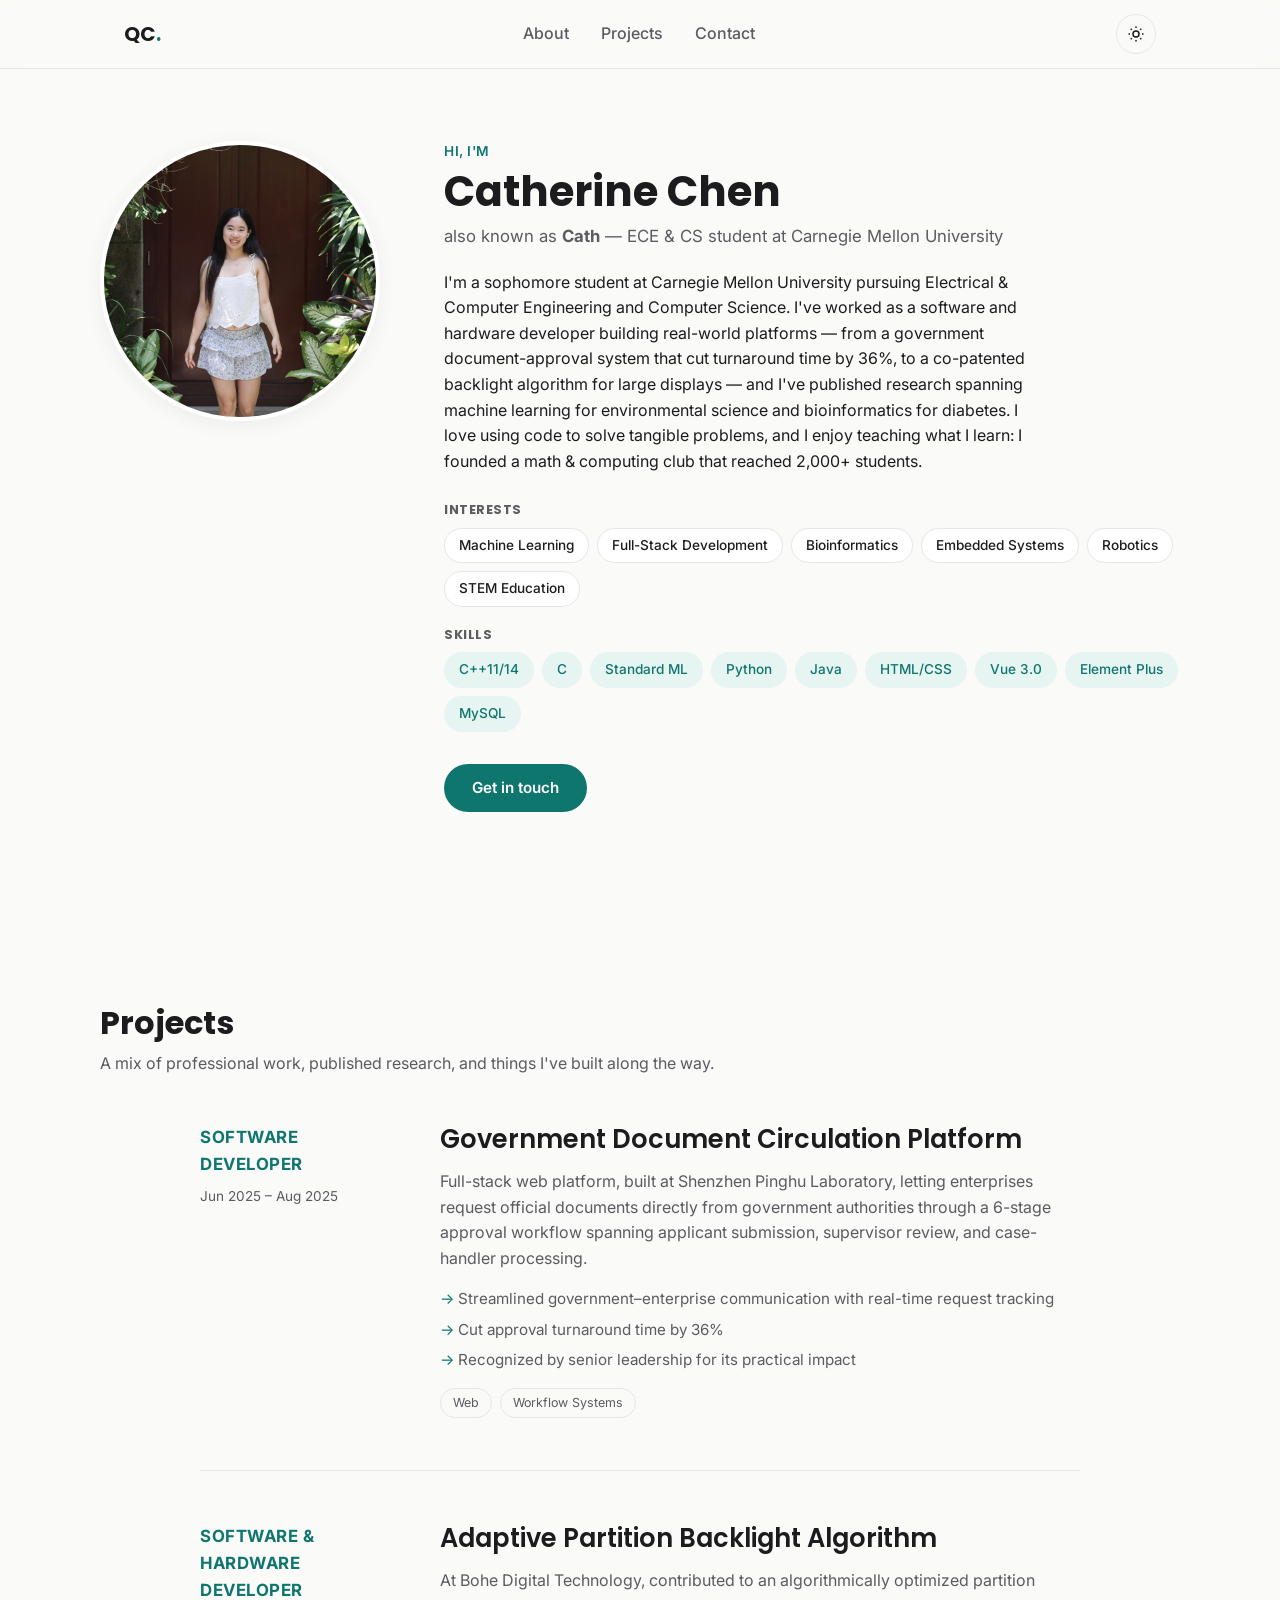
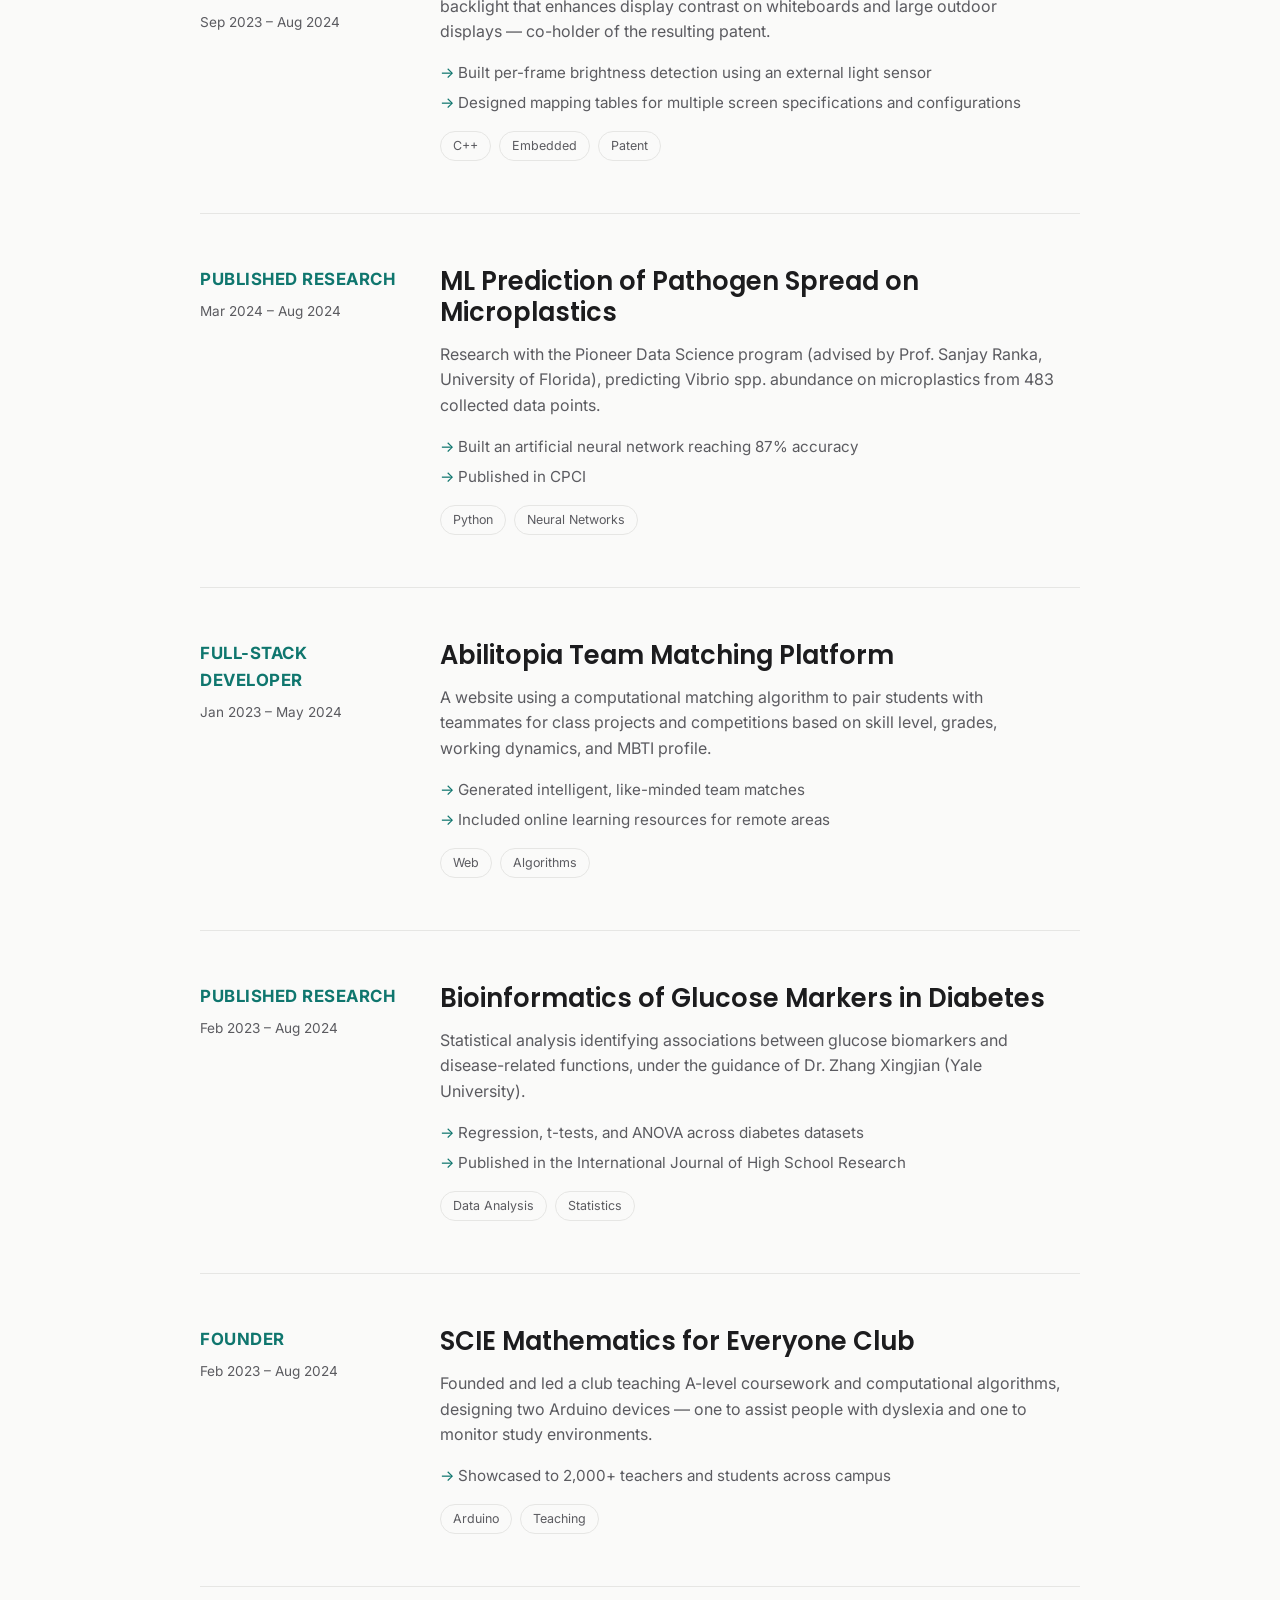
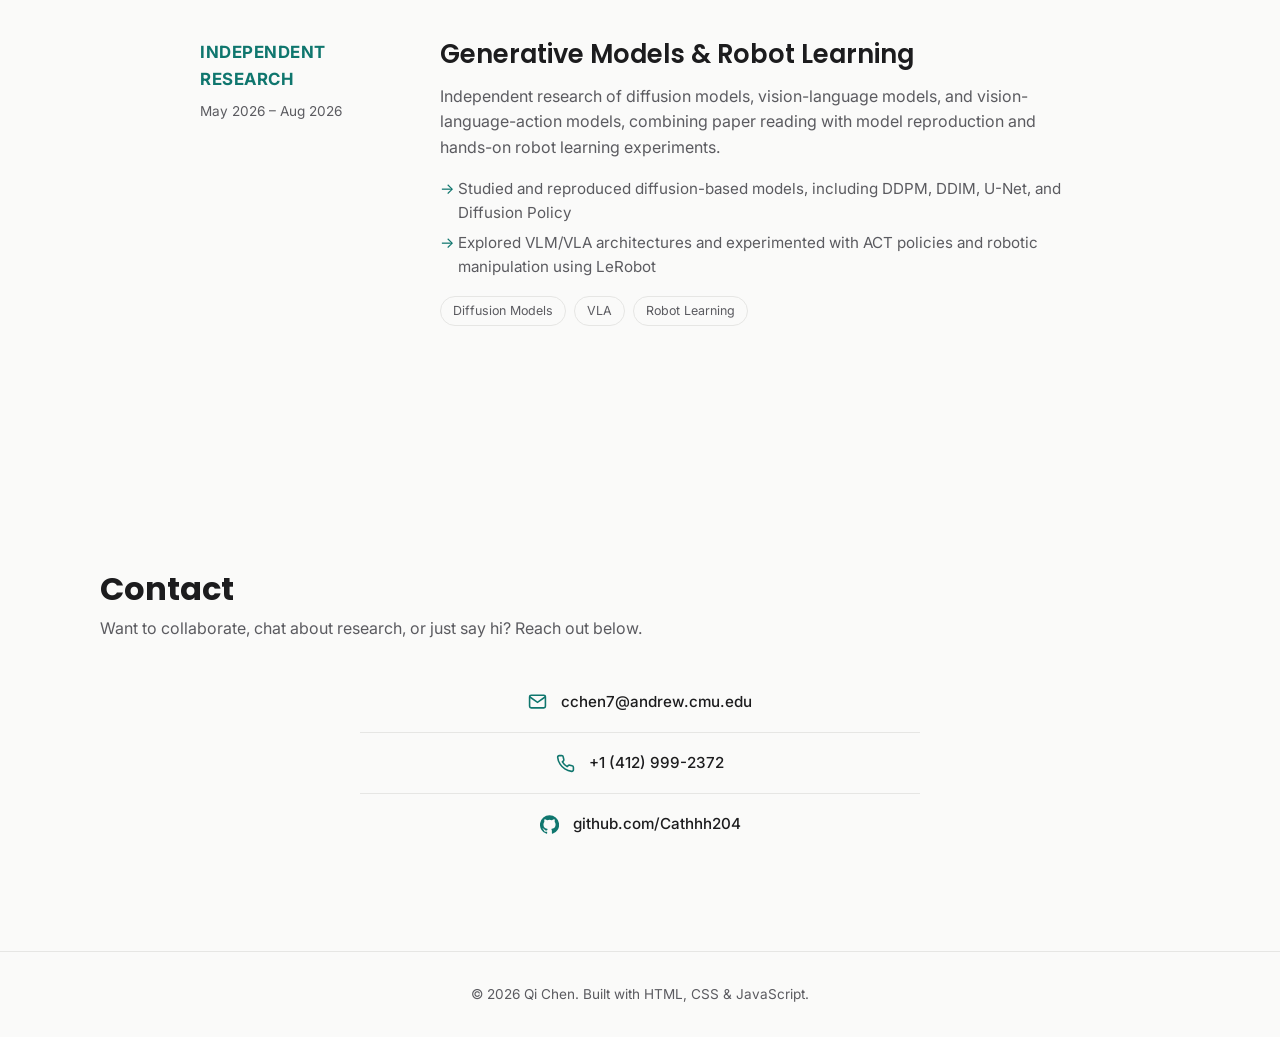
==== index.html @ 7389d1a1 "0903 V1 Co-Authored-By: Claude Sonnet 5 <noreply@anthropic.com>" ====
<!DOCTYPE html>
<html lang="en" data-theme="light">
<head>
  <meta charset="UTF-8" />
  <meta name="viewport" content="width=device-width, initial-scale=1.0" />
  <title>Qi Chen | Portfolio</title>
  <meta name="description" content="Qi Chen — CS/ECE student at Carnegie Mellon University. Software developer, researcher, and educator." />
  <link rel="icon" href="data:image/svg+xml,<svg xmlns=%22http://www.w3.org/2000/svg%22 viewBox=%220 0 100 100%22><text y=%22.9em%22 font-size=%2290%22>👩‍💻</text></svg>" />
  <link rel="preconnect" href="https://fonts.googleapis.com" />
  <link rel="preconnect" href="https://fonts.gstatic.com" crossorigin />
  <link href="https://fonts.googleapis.com/css2?family=Poppins:wght@600;700&family=Inter:wght@400;500;600&display=swap" rel="stylesheet" />
  <link rel="stylesheet" href="css/style.css" />
  <noscript><style>.reveal { opacity: 1 !important; transform: none !important; }</style></noscript>
</head>
<body>

  <header class="navbar" id="navbar">
    <div class="nav-inner container">
      <a href="#" class="logo">QC<span class="logo-dot">.</span></a>

      <nav class="nav-links" id="navLinks">
        <a href="#about" class="nav-link">About</a>
        <a href="#projects" class="nav-link">Projects</a>
        <a href="#contact" class="nav-link">Contact</a>
      </nav>

      <div class="nav-actions">
        <button id="themeToggle" class="icon-btn" aria-label="Toggle dark mode" title="Toggle dark mode">
          <svg class="icon icon-sun" viewBox="0 0 24 24" fill="none" stroke="currentColor" stroke-width="2"><circle cx="12" cy="12" r="4"/><path d="M12 2v2M12 20v2M4.93 4.93l1.41 1.41M17.66 17.66l1.41 1.41M2 12h2M20 12h2M4.93 19.07l1.41-1.41M17.66 6.34l1.41-1.41"/></svg>
          <svg class="icon icon-moon" viewBox="0 0 24 24" fill="none" stroke="currentColor" stroke-width="2"><path d="M21 12.79A9 9 0 1 1 11.21 3 7 7 0 0 0 21 12.79Z"/></svg>
        </button>
        <button id="navToggle" class="hamburger" aria-label="Toggle menu" aria-expanded="false">
          <span></span><span></span><span></span>
        </button>
      </div>
    </div>
  </header>

  <main>
    <!-- ABOUT -->
    <section id="about" class="section hero container">
      <div class="hero-photo reveal">
        <img id="profileImg" src="assets/images/profile.jpg" alt="Portrait of Qi Chen" onerror="this.style.display='none'; document.getElementById('avatarFallback').style.display='flex';" />
        <div id="avatarFallback" class="avatar-fallback">QC</div>
      </div>

      <div class="hero-text reveal">
        <p class="eyebrow">Hi, I'm</p>
        <h1>Catherine Chen</h1>
        <p class="subtitle">also known as <strong>Cath</strong> — ECE &amp; CS student at Carnegie Mellon University</p>

        <p class="bio">
          I'm a sophomore student at Carnegie Mellon University pursuing Electrical &amp; Computer Engineering and Computer
          Science. I've worked as a software and hardware
          developer building real-world platforms — from a government document-approval system that
          cut turnaround time by 36%, to a co-patented backlight algorithm for large displays — and
          I've published research spanning machine learning for environmental science and
          bioinformatics for diabetes. I love using code to solve tangible problems, and I enjoy
          teaching what I learn: I founded a math &amp; computing club that reached 2,000+ students.
        </p>

        <div class="chip-group">
          <h3 class="chip-heading">Interests</h3>
          <div class="chips">
            <span class="chip">Machine Learning</span>
            <span class="chip">Full-Stack Development</span>
            <span class="chip">Bioinformatics</span>
            <span class="chip">Embedded Systems</span>
            <span class="chip">Robotics</span>
            <span class="chip">STEM Education</span>
          </div>
        </div>

        <div class="chip-group">
          <h3 class="chip-heading">Skills</h3>
          <div class="chips">
            <span class="chip chip-accent">C++11/14</span>
            <span class="chip chip-accent">C</span>
            <span class="chip chip-accent">Standard ML</span>
            <span class="chip chip-accent">Python</span>
            <span class="chip chip-accent">Java</span>
            <span class="chip chip-accent">HTML/CSS</span>
            <span class="chip chip-accent">Vue 3.0</span>
            <span class="chip chip-accent">Element Plus</span>
            <span class="chip chip-accent">MySQL</span>
          </div>
        </div>

        <a href="#contact" class="btn btn-primary">Get in touch</a>
      </div>
    </section>

    <!-- PROJECTS -->
    <section id="projects" class="section container">
      <h2 class="section-title reveal">Projects</h2>
      <p class="section-subtitle reveal">A mix of professional work, published research, and things I've built along the way.</p>

      <div class="project-list">

        <article class="project-item reveal">
          <div class="project-meta">
            <span class="project-tag">Software Developer</span>
            <span class="project-period">Jun 2025 – Aug 2025</span>
          </div>
          <div class="project-body">
            <h3>Government Document Circulation Platform</h3>
            <p>Full-stack web platform, built at Shenzhen Pinghu Laboratory, letting enterprises
              request official documents directly from government authorities through a 6-stage
              approval workflow spanning applicant submission, supervisor review, and case-handler
              processing.</p>
            <ul class="card-highlights">
              <li>Streamlined government–enterprise communication with real-time request tracking</li>
              <li>Cut approval turnaround time by 36%</li>
              <li>Recognized by senior leadership for its practical impact</li>
            </ul>
            <div class="card-footer-tags">
              <span class="tag">Web</span><span class="tag">Workflow Systems</span>
            </div>
          </div>
        </article>

        <article class="project-item reveal">
          <div class="project-meta">
            <span class="project-tag">Software &amp; Hardware Developer</span>
            <span class="project-period">Sep 2023 – Aug 2024</span>
          </div>
          <div class="project-body">
            <h3>Adaptive Partition Backlight Algorithm</h3>
            <p>At Bohe Digital Technology, contributed to an algorithmically optimized partition
              backlight that enhances display contrast on whiteboards and large outdoor displays —
              co-holder of the resulting patent.</p>
            <ul class="card-highlights">
              <li>Built per-frame brightness detection using an external light sensor</li>
              <li>Designed mapping tables for multiple screen specifications and configurations</li>
            </ul>
            <div class="card-footer-tags">
              <span class="tag">C++</span><span class="tag">Embedded</span><span class="tag">Patent</span>
            </div>
          </div>
        </article>

        <article class="project-item reveal">
          <div class="project-meta">
            <span class="project-tag">Published Research</span>
            <span class="project-period">Mar 2024 – Aug 2024</span>
          </div>
          <div class="project-body">
            <h3>ML Prediction of Pathogen Spread on Microplastics</h3>
            <p>Research with the Pioneer Data Science program (advised by Prof. Sanjay Ranka, University
              of Florida), predicting Vibrio spp. abundance on microplastics from 483 collected data
              points.</p>
            <ul class="card-highlights">
              <li>Built an artificial neural network reaching 87% accuracy</li>
              <li>Published in CPCI</li>
            </ul>
            <div class="card-footer-tags">
              <span class="tag">Python</span><span class="tag">Neural Networks</span>
            </div>
          </div>
        </article>

        <article class="project-item reveal">
          <div class="project-meta">
            <span class="project-tag">Full-Stack Developer</span>
            <span class="project-period">Jan 2023 – May 2024</span>
          </div>
          <div class="project-body">
            <h3>Abilitopia Team Matching Platform</h3>
            <p>A website using a computational matching algorithm to pair students with teammates for
              class projects and competitions based on skill level, grades, working dynamics, and
              MBTI profile.</p>
            <ul class="card-highlights">
              <li>Generated intelligent, like-minded team matches</li>
              <li>Included online learning resources for remote areas</li>
            </ul>
            <div class="card-footer-tags">
              <span class="tag">Web</span><span class="tag">Algorithms</span>
            </div>
          </div>
        </article>

        <article class="project-item reveal">
          <div class="project-meta">
            <span class="project-tag">Published Research</span>
            <span class="project-period">Feb 2023 – Aug 2024</span>
          </div>
          <div class="project-body">
            <h3>Bioinformatics of Glucose Markers in Diabetes</h3>
            <p>Statistical analysis identifying associations between glucose biomarkers and
              disease-related functions, under the guidance of Dr. Zhang Xingjian (Yale University).</p>
            <ul class="card-highlights">
              <li>Regression, t-tests, and ANOVA across diabetes datasets</li>
              <li>Published in the International Journal of High School Research</li>
            </ul>
            <div class="card-footer-tags">
              <span class="tag">Data Analysis</span><span class="tag">Statistics</span>
            </div>
          </div>
        </article>

        <article class="project-item reveal">
          <div class="project-meta">
            <span class="project-tag">Founder</span>
            <span class="project-period">Feb 2023 – Aug 2024</span>
          </div>
          <div class="project-body">
            <h3>SCIE Mathematics for Everyone Club</h3>
            <p>Founded and led a club teaching A-level coursework and computational algorithms,
              designing two Arduino devices — one to assist people with dyslexia and one to monitor
              study environments.</p>
            <ul class="card-highlights">
              <li>Showcased to 2,000+ teachers and students across campus</li>
            </ul>
            <div class="card-footer-tags">
              <span class="tag">Arduino</span><span class="tag">Teaching</span>
            </div>
          </div>
        </article>

        <article class="project-item reveal">
          <div class="project-meta">
            <span class="project-tag">Independent Research</span>
            <span class="project-period">May 2026 – Aug 2026</span>
          </div>
          <div class="project-body">
            <h3>Generative Models &amp; Robot Learning</h3>
            <p>Independent research of diffusion models, vision-language models, and
              vision-language-action models, combining paper reading with model reproduction and
              hands-on robot learning experiments.</p>
            <ul class="card-highlights">
              <li>Studied and reproduced diffusion-based models, including DDPM, DDIM, U-Net, and Diffusion Policy</li>
              <li>Explored VLM/VLA architectures and experimented with ACT policies and robotic manipulation using LeRobot</li>
            </ul>
            <div class="card-footer-tags">
              <span class="tag">Diffusion Models</span><span class="tag">VLA</span><span class="tag">Robot Learning</span>
            </div>
          </div>
        </article>

      </div>
    </section>

    <!-- CONTACT -->
    <section id="contact" class="section container">
      <h2 class="section-title reveal">Contact</h2>
      <p class="section-subtitle reveal">Want to collaborate, chat about research, or just say hi? Reach out below.</p>

      <div class="contact-links reveal">
        <a class="contact-link" href="mailto:cchen7@andrew.cmu.edu">
          <svg class="icon" viewBox="0 0 24 24" fill="none" stroke="currentColor" stroke-width="2"><rect x="2" y="4" width="20" height="16" rx="2"/><path d="m22 6-10 7L2 6"/></svg>
          cchen7@andrew.cmu.edu
        </a>
        <a class="contact-link" href="tel:+14129992372">
          <svg class="icon" viewBox="0 0 24 24" fill="none" stroke="currentColor" stroke-width="2"><path d="M22 16.92v3a2 2 0 0 1-2.18 2 19.79 19.79 0 0 1-8.63-3.07 19.5 19.5 0 0 1-6-6 19.79 19.79 0 0 1-3.07-8.67A2 2 0 0 1 4.11 2h3a2 2 0 0 1 2 1.72c.127.96.362 1.903.7 2.81a2 2 0 0 1-.45 2.11L8.09 9.91a16 16 0 0 0 6 6l1.27-1.27a2 2 0 0 1 2.11-.45c.907.338 1.85.573 2.81.7A2 2 0 0 1 22 16.92z"/></svg>
          +1 (412) 999-2372
        </a>
        <a class="contact-link" href="https://github.com/Cathhh204" target="_blank" rel="noopener">
          <svg class="icon" viewBox="0 0 24 24" fill="currentColor"><path d="M12 .3a12 12 0 0 0-3.79 23.4c.6.11.82-.26.82-.58v-2.02c-3.34.73-4.04-1.61-4.04-1.61-.55-1.39-1.34-1.76-1.34-1.76-1.09-.75.08-.73.08-.73 1.2.09 1.84 1.24 1.84 1.24 1.07 1.84 2.81 1.31 3.5 1 .11-.78.42-1.31.76-1.61-2.67-.3-5.47-1.33-5.47-5.93 0-1.31.47-2.38 1.24-3.22-.12-.3-.54-1.52.12-3.18 0 0 1.01-.32 3.3 1.23a11.5 11.5 0 0 1 6 0c2.29-1.55 3.3-1.23 3.3-1.23.66 1.66.24 2.88.12 3.18.77.84 1.24 1.91 1.24 3.22 0 4.61-2.8 5.63-5.48 5.93.43.37.81 1.1.81 2.22v3.29c0 .32.22.7.83.58A12 12 0 0 0 12 .3Z"/></svg>
          github.com/Cathhh204
        </a>
      </div>
    </section>
  </main>

  <footer class="footer">
    <p>&copy; <span id="year"></span> Qi Chen. Built with HTML, CSS &amp; JavaScript.</p>
  </footer>

  <script src="js/script.js"></script>
</body>
</html>
---- css/style.css ----
/* ---------- Design tokens ---------- */
:root {
  --bg: #fafaf9;
  --bg-elevated: #ffffff;
  --text: #1c1c1e;
  --text-muted: #5b5b60;
  --border: #e6e6e4;
  --accent: #0f766e;
  --accent-hover: #0b5a54;
  --accent-soft: #e6f4f2;
  --shadow: 0 4px 20px rgba(0, 0, 0, 0.06);
  --radius: 16px;
  --font-heading: "Poppins", "Segoe UI", sans-serif;
  --font-body: "Inter", "Segoe UI", sans-serif;
}

[data-theme="dark"] {
  --bg: #0f1417;
  --bg-elevated: #171d21;
  --text: #f2f2f0;
  --text-muted: #a3a8ab;
  --border: #2a3237;
  --accent: #2dd4bf;
  --accent-hover: #5eead4;
  --accent-soft: #16302c;
  --shadow: 0 4px 24px rgba(0, 0, 0, 0.4);
}

/* ---------- Reset ---------- */
* { box-sizing: border-box; margin: 0; padding: 0; }

html { scroll-behavior: smooth; }

body {
  background: var(--bg);
  color: var(--text);
  font-family: var(--font-body);
  line-height: 1.6;
  transition: background 0.3s ease, color 0.3s ease;
  overflow-x: hidden;
}

h1, h2, h3 { font-family: var(--font-heading); line-height: 1.2; }

img { max-width: 100%; display: block; }

a { color: inherit; text-decoration: none; }

.container {
  max-width: 1080px;
  margin: 0 auto;
  padding: 0 24px;
}

.section { padding: 96px 0; }

/* ---------- Navbar ---------- */
.navbar {
  position: sticky;
  top: 0;
  z-index: 100;
  background: color-mix(in srgb, var(--bg) 85%, transparent);
  backdrop-filter: blur(10px);
  border-bottom: 1px solid var(--border);
}

.nav-inner {
  display: flex;
  align-items: center;
  justify-content: space-between;
  height: 68px;
}

.logo {
  font-family: var(--font-heading);
  font-weight: 700;
  font-size: 1.25rem;
}

.logo-dot { color: var(--accent); }

.nav-links {
  display: flex;
  gap: 32px;
}

.nav-link {
  font-weight: 500;
  color: var(--text-muted);
  transition: color 0.2s ease;
  position: relative;
}

.nav-link:hover { color: var(--accent); }

.nav-actions { display: flex; align-items: center; gap: 8px; }

.icon-btn {
  background: none;
  border: 1px solid var(--border);
  border-radius: 50%;
  width: 40px;
  height: 40px;
  display: flex;
  align-items: center;
  justify-content: center;
  cursor: pointer;
  color: var(--text);
}

.icon-btn .icon { width: 18px; height: 18px; }

.icon-btn .icon-moon { display: none; }
[data-theme="dark"] .icon-btn .icon-sun { display: none; }
[data-theme="dark"] .icon-btn .icon-moon { display: block; }

.hamburger {
  display: none;
  flex-direction: column;
  justify-content: center;
  gap: 5px;
  width: 40px;
  height: 40px;
  background: none;
  border: none;
  cursor: pointer;
}

.hamburger span {
  display: block;
  width: 22px;
  height: 2px;
  background: var(--text);
  border-radius: 2px;
  transition: transform 0.25s ease, opacity 0.25s ease;
}

/* ---------- Hero / About ---------- */
.hero {
  display: grid;
  grid-template-columns: 280px 1fr;
  gap: 64px;
  align-items: start;
  padding-top: 72px;
}

.hero-photo,
.hero-text {
  min-width: 0;
}

.hero-photo img {
  width: 100%;
  aspect-ratio: 1 / 1;
  object-fit: cover;
  border-radius: 50%;
  border: 4px solid var(--bg-elevated);
  box-shadow: var(--shadow);
}

.avatar-fallback {
  display: none;
  width: 100%;
  aspect-ratio: 1 / 1;
  border-radius: 50%;
  background: linear-gradient(135deg, var(--accent), #10b981);
  color: #fff;
  align-items: center;
  justify-content: center;
  font-family: var(--font-heading);
  font-size: 4rem;
  font-weight: 700;
  box-shadow: var(--shadow);
}

.eyebrow {
  color: var(--accent);
  font-weight: 600;
  letter-spacing: 0.04em;
  text-transform: uppercase;
  font-size: 0.85rem;
  margin-bottom: 4px;
}

.hero-text h1 { font-size: 2.6rem; font-weight: 700; margin-bottom: 6px; }

.subtitle { color: var(--text-muted); font-size: 1.05rem; margin-bottom: 20px; }

.bio { margin-bottom: 28px; max-width: 60ch; }

.chip-group { margin-bottom: 20px; }

.chip-heading {
  font-size: 0.8rem;
  text-transform: uppercase;
  letter-spacing: 0.04em;
  color: var(--text-muted);
  margin-bottom: 10px;
}

.chips { display: flex; flex-wrap: wrap; gap: 8px; }

.chip {
  background: var(--bg-elevated);
  border: 1px solid var(--border);
  padding: 6px 14px;
  border-radius: 999px;
  font-size: 0.85rem;
  font-weight: 500;
}

.chip-accent { background: var(--accent-soft); color: var(--accent); border-color: transparent; }

.btn {
  display: inline-block;
  padding: 12px 28px;
  border-radius: 999px;
  font-weight: 600;
  cursor: pointer;
  border: none;
  font-family: var(--font-body);
  font-size: 0.95rem;
  transition: transform 0.15s ease, background 0.2s ease, box-shadow 0.2s ease;
  margin-top: 12px;
}

.btn-primary { background: var(--accent); color: #fff; }

.btn-primary:hover { background: var(--accent-hover); transform: translateY(-2px); box-shadow: var(--shadow); }

/* ---------- Section headings ---------- */
.section-title { font-size: 2rem; font-weight: 700; margin-bottom: 8px; }

.section-subtitle { color: var(--text-muted); margin-bottom: 48px; max-width: 60ch; }

#projects .section-subtitle { max-width: none; }

@media (min-width: 700px) {
  #projects .section-subtitle { white-space: nowrap; }
}

/* ---------- Projects ---------- */
.project-list {
  display: flex;
  flex-direction: column;
  align-items: center;
}

.project-item {
  display: grid;
  grid-template-columns: 200px 1fr;
  gap: 40px;
  padding: 52px 0;
  border-bottom: 1px solid var(--border);
  min-width: 0;
  width: 100%;
  max-width: 880px;
  margin: 0 auto;
}

.project-item:first-child { padding-top: 0; }

.project-item:last-child { border-bottom: none; }

.project-meta {
  display: flex;
  flex-direction: column;
  gap: 8px;
}

.project-tag {
  align-self: flex-start;
  color: var(--accent);
  font-size: 1.05rem;
  font-weight: 700;
  text-transform: uppercase;
  letter-spacing: 0.03em;
}

.project-period {
  color: var(--text-muted);
  font-size: 0.85rem;
}

.project-body { min-width: 0; }

.project-body h3 {
  font-size: 1.6rem;
  font-weight: 600;
  margin-bottom: 14px;
  transition: color 0.2s ease;
}

.project-item:hover .project-body h3 { color: var(--accent); }

.project-body p {
  color: var(--text-muted);
  font-size: 1rem;
  max-width: 62ch;
  margin-bottom: 16px;
}

.card-highlights {
  list-style: none;
  display: flex;
  flex-direction: column;
  gap: 6px;
  font-size: 0.95rem;
  color: var(--text-muted);
  margin-bottom: 16px;
}

.card-highlights li { padding-left: 18px; position: relative; }

.card-highlights li::before {
  content: "→";
  position: absolute;
  left: 0;
  color: var(--accent);
}

.card-footer-tags { display: flex; flex-wrap: wrap; gap: 8px; }

.tag {
  font-size: 0.78rem;
  color: var(--text-muted);
  border: 1px solid var(--border);
  padding: 4px 12px;
  border-radius: 999px;
}

/* ---------- Contact ---------- */
.contact-links {
  display: flex;
  flex-direction: column;
  align-items: center;
  max-width: 560px;
  margin: 0 auto;
}

.contact-link {
  display: flex;
  align-items: center;
  justify-content: center;
  gap: 14px;
  padding: 18px 0;
  border-bottom: 1px solid var(--border);
  width: 100%;
  font-size: 0.95rem;
  font-weight: 500;
  transition: color 0.2s ease, gap 0.2s ease;
}

.contact-link:first-child { padding-top: 0; }

.contact-link:last-child { border-bottom: none; }

.contact-link:hover { color: var(--accent); gap: 24px; }

.contact-link .icon { width: 19px; height: 19px; color: var(--accent); flex-shrink: 0; }

/* ---------- Footer ---------- */
.footer {
  text-align: center;
  padding: 32px 24px;
  color: var(--text-muted);
  font-size: 0.85rem;
  border-top: 1px solid var(--border);
}

/* ---------- Scroll reveal ---------- */
.reveal {
  opacity: 0;
  transform: translateY(24px);
  transition: opacity 0.6s ease, transform 0.6s ease;
}

.reveal.visible { opacity: 1; transform: translateY(0); }

/* ---------- Responsive ---------- */
@media (max-width: 900px) {
  .hero { grid-template-columns: 1fr; text-align: center; }
  .hero-photo { width: 180px; margin: 0 auto; }
  .chip-group, .chips { justify-content: center; }
  .chips { justify-content: center; }
  .bio { max-width: none; }
  .project-item { grid-template-columns: 1fr; gap: 12px; }
}

@media (max-width: 640px) {
  .section { padding: 64px 0; }
  .nav-links {
    position: fixed;
    top: 68px;
    left: 0;
    right: 0;
    background: var(--bg-elevated);
    border-bottom: 1px solid var(--border);
    flex-direction: column;
    gap: 0;
    max-height: 0;
    overflow: hidden;
    transition: max-height 0.3s ease;
  }
  .nav-links.open { max-height: 240px; }
  .nav-links a { padding: 16px 24px; border-bottom: 1px solid var(--border); }
  .hamburger { display: flex; }
  .hero-text h1 { font-size: 2.1rem; }
  .project-item { padding: 40px 0; }
  .project-body h3 { font-size: 1.35rem; }
}
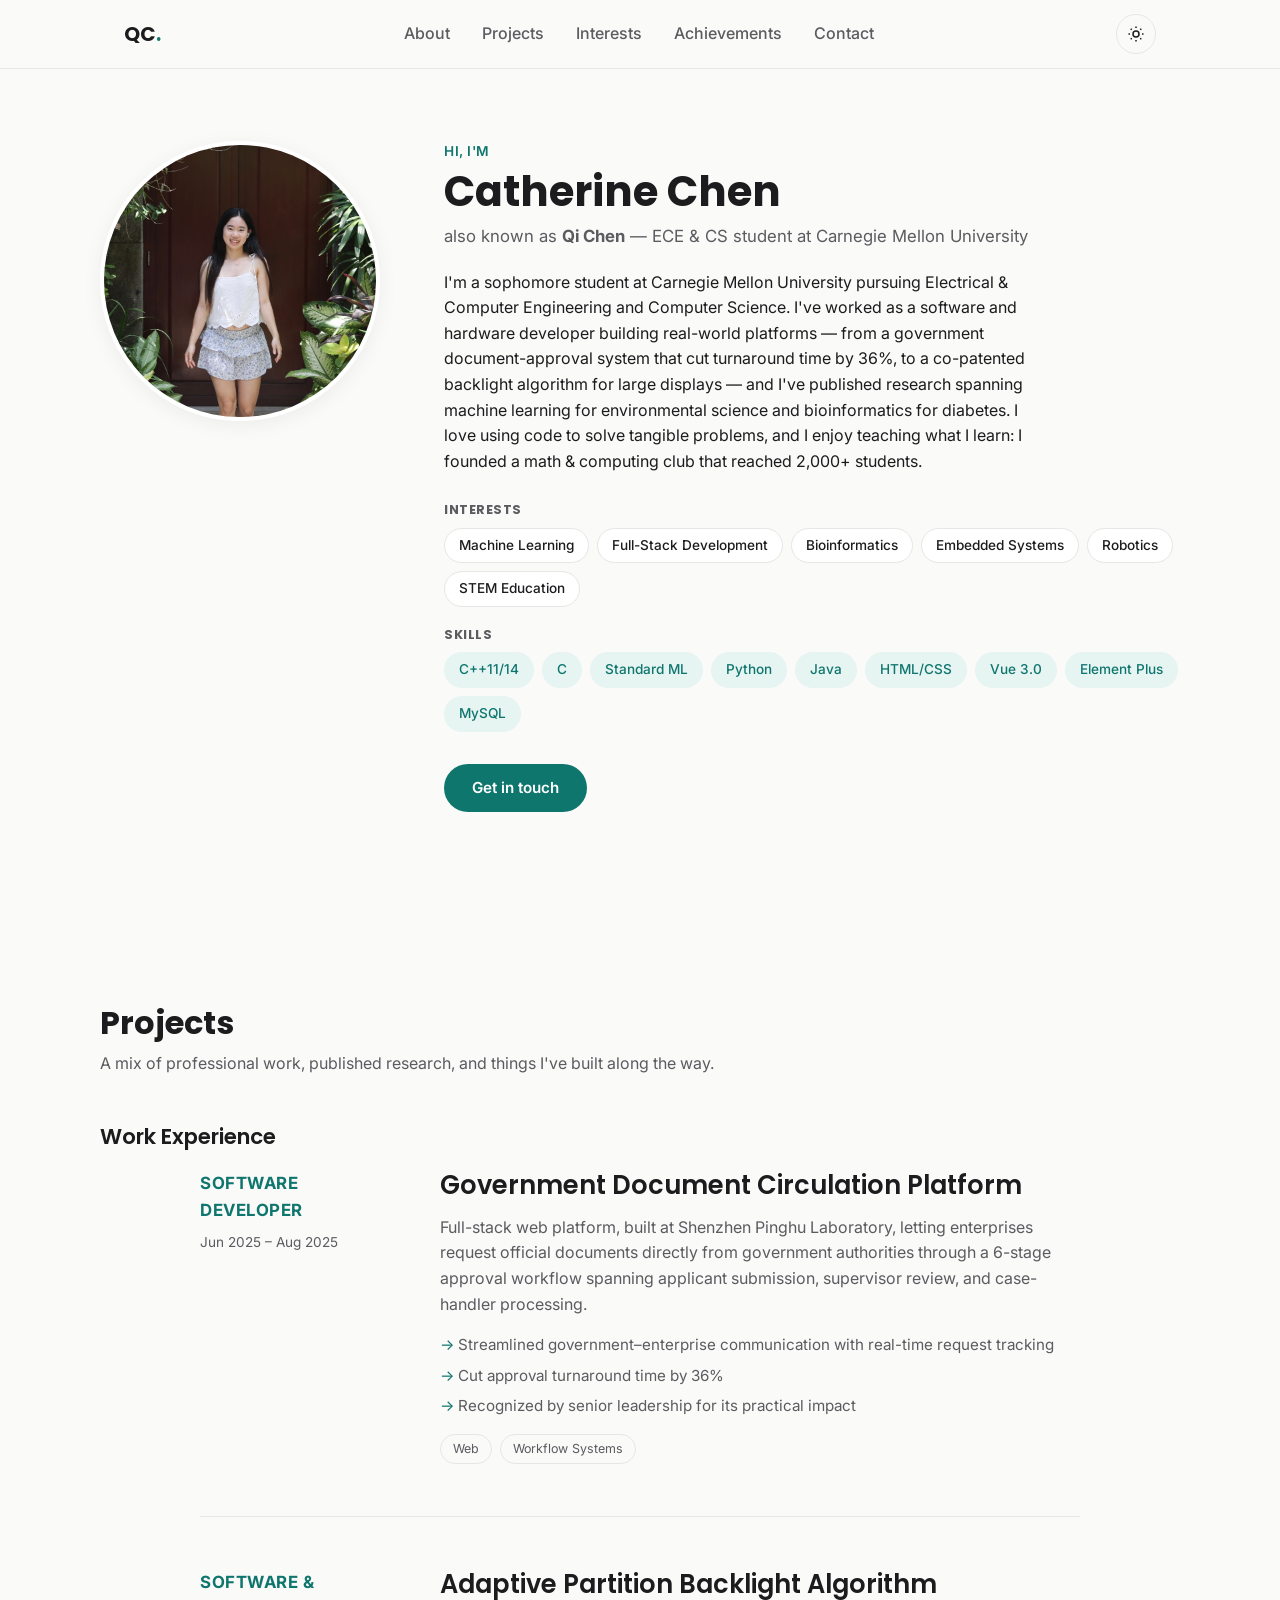
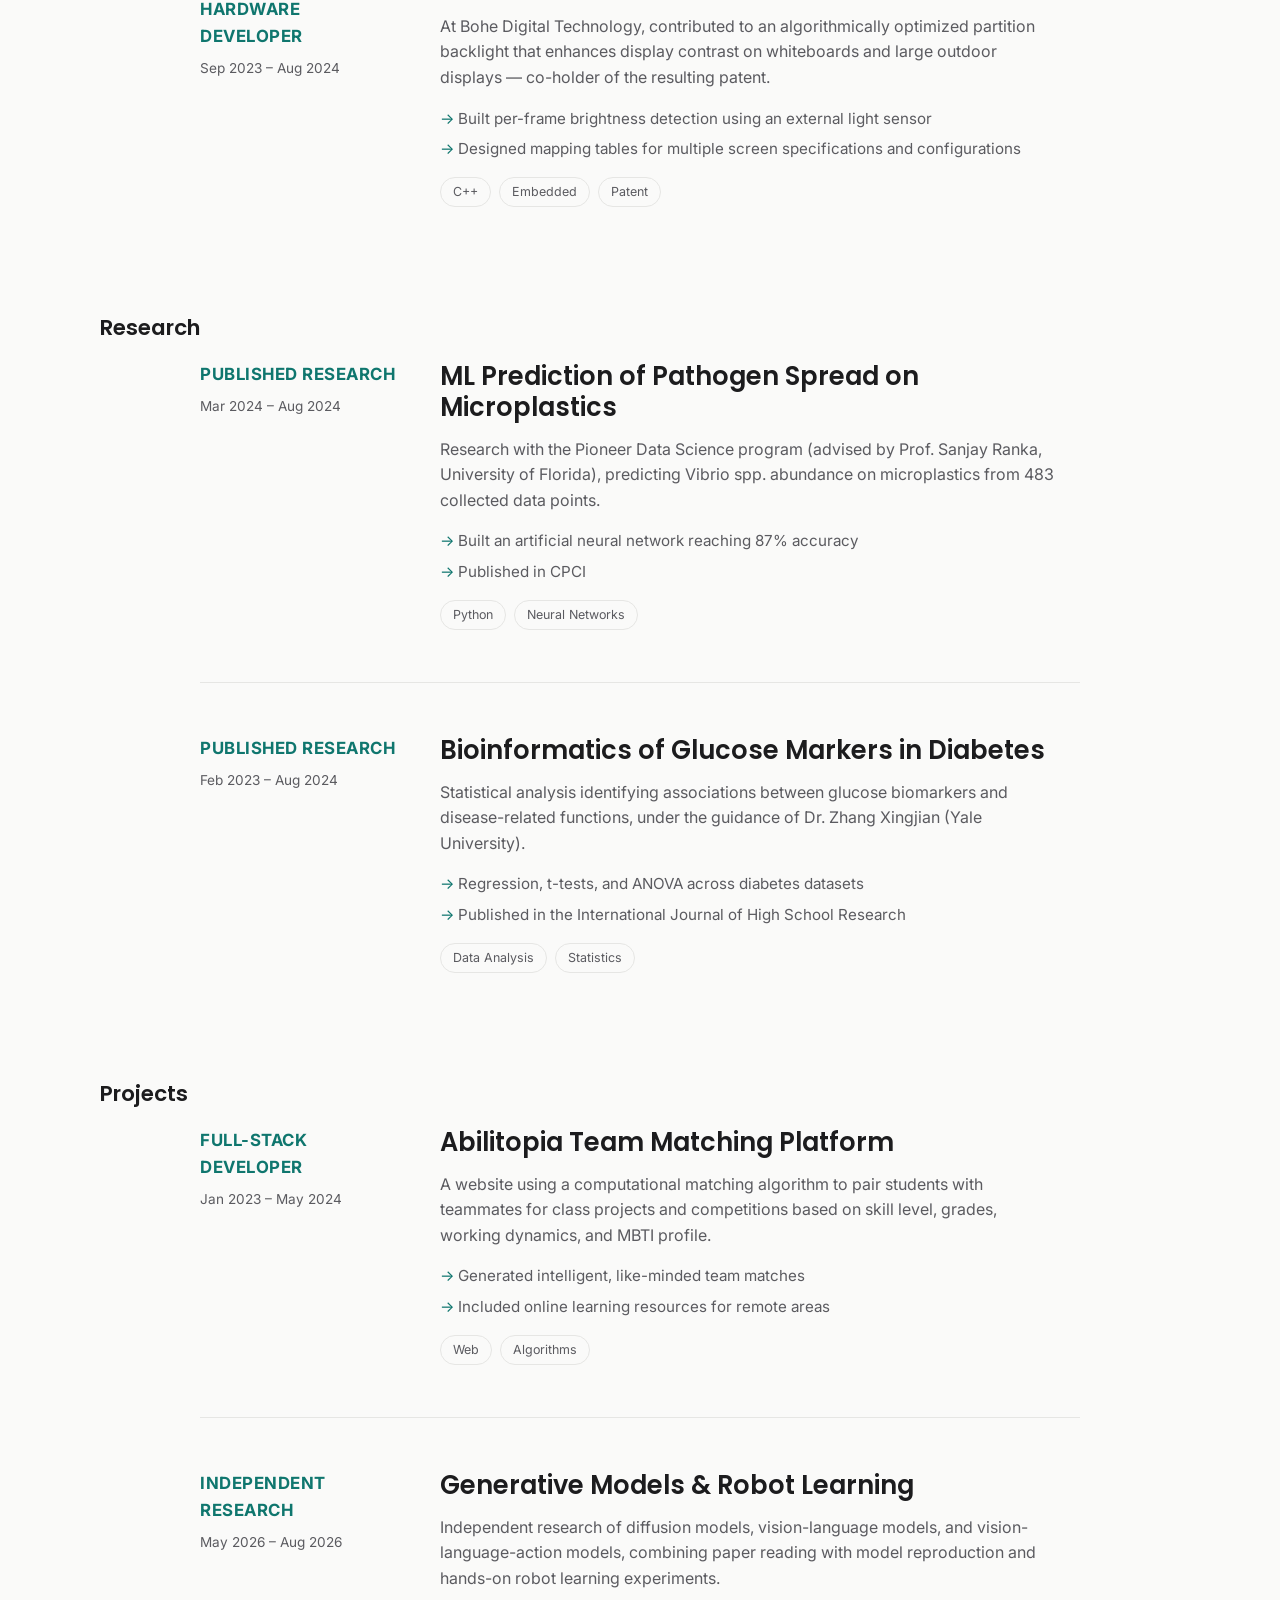
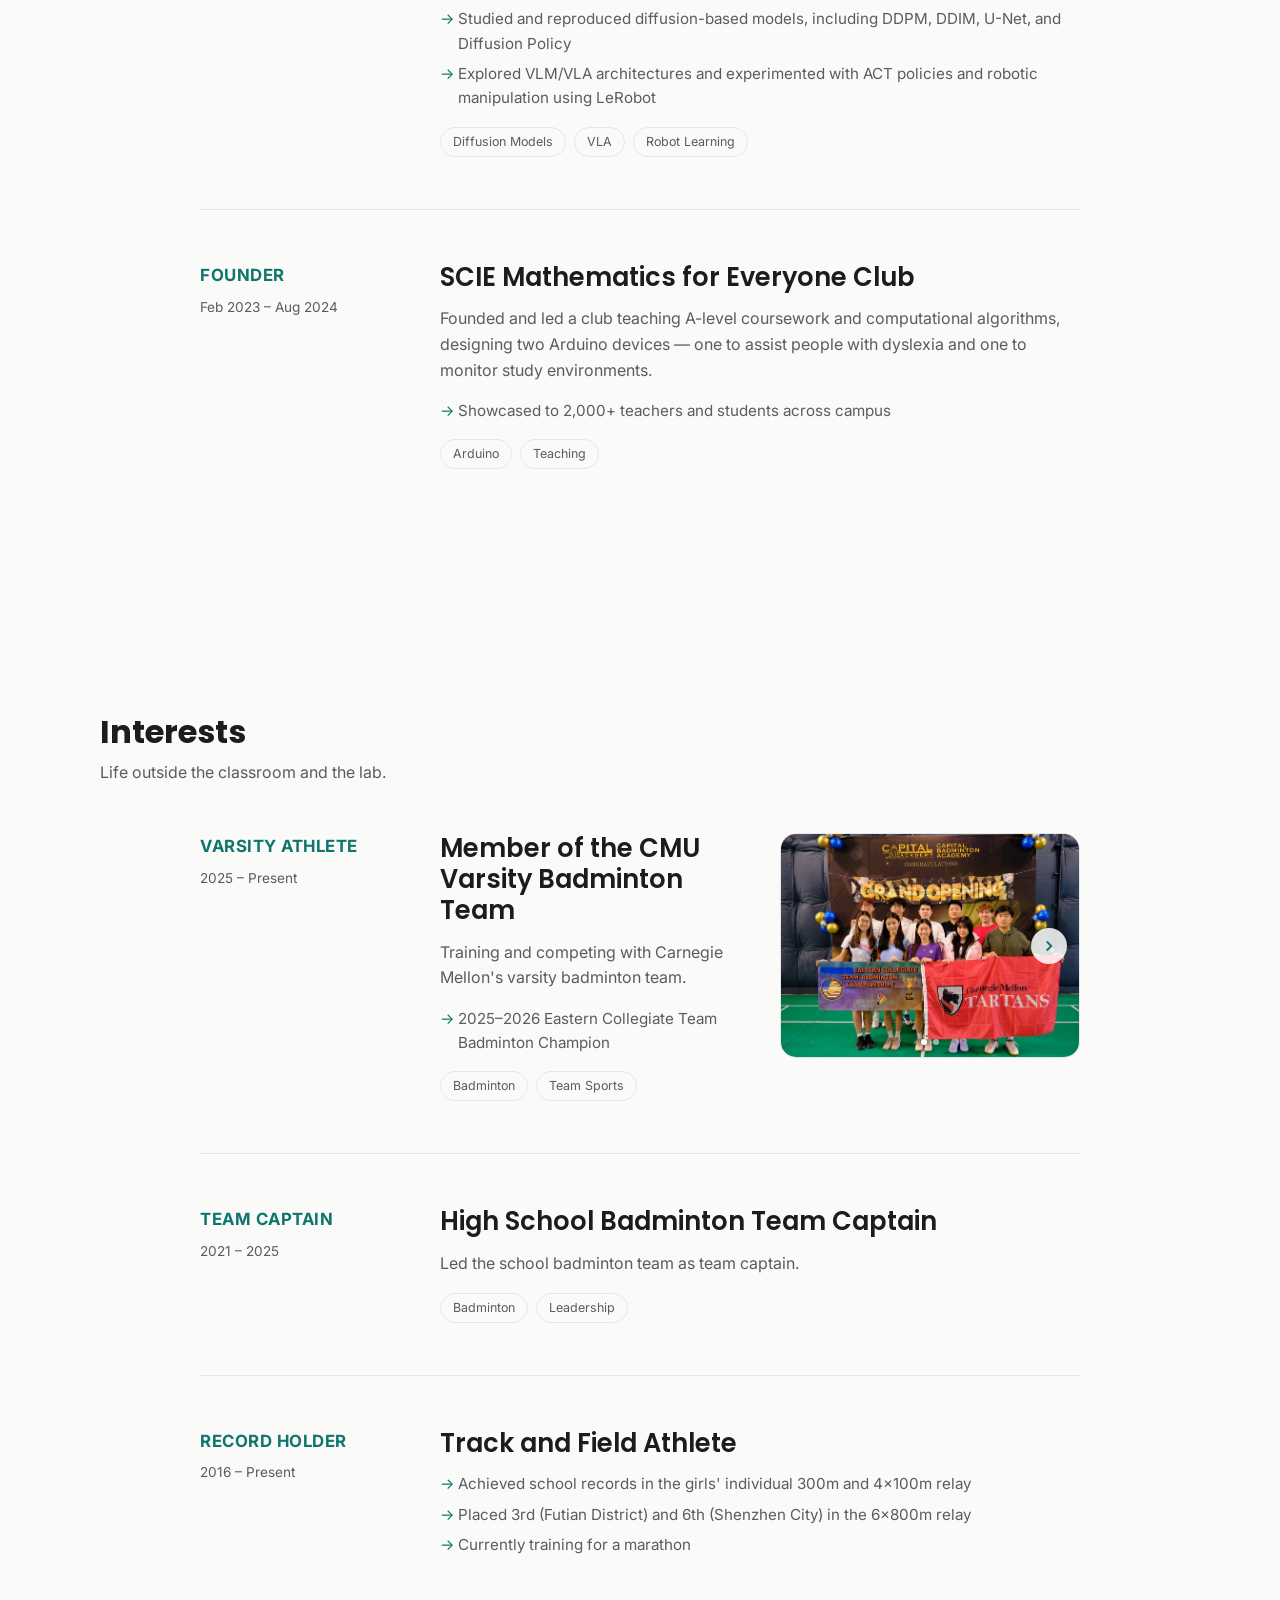
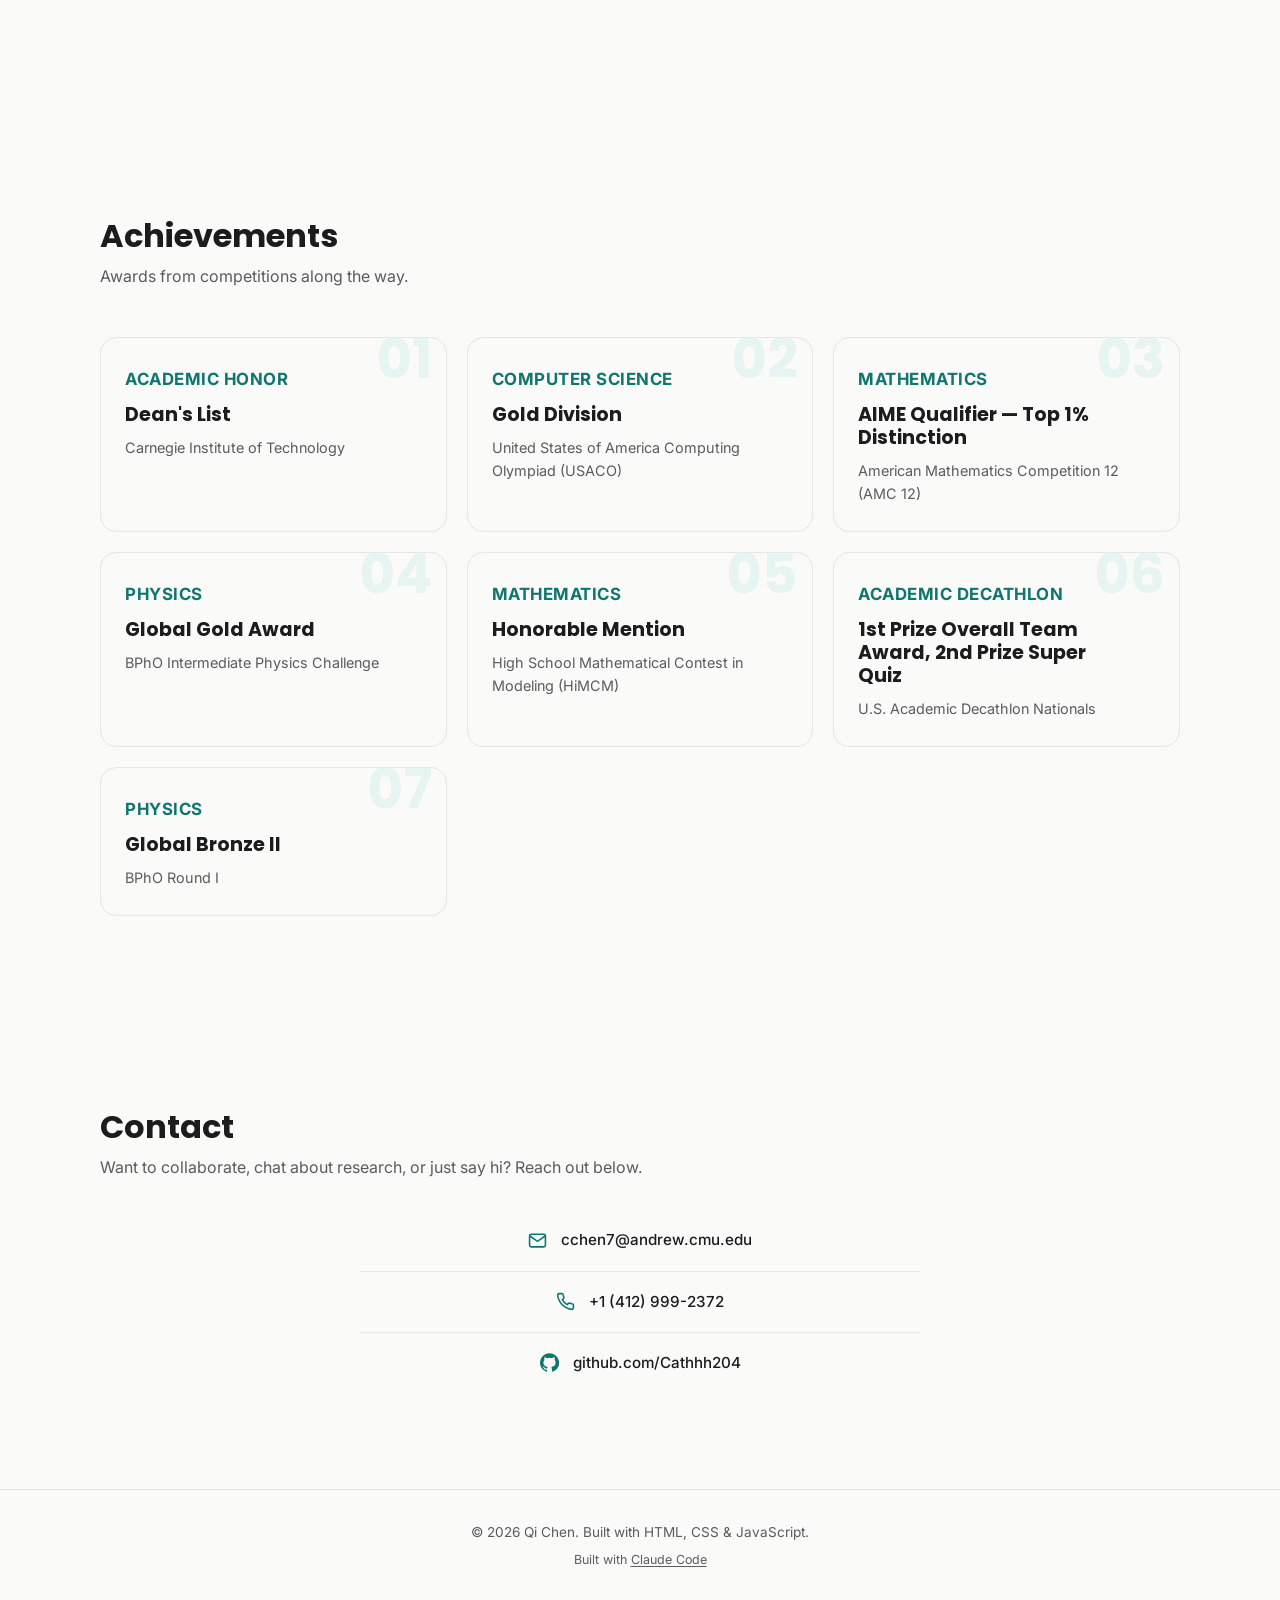
==== commit b6ff9393: "Add Interests and Achievements sections, redesign Contact Add photo carousel and badminton/track ach" ====
--- a/index.html
+++ b/index.html
@@ -21,6 +21,8 @@
       <nav class="nav-links" id="navLinks">
         <a href="#about" class="nav-link">About</a>
         <a href="#projects" class="nav-link">Projects</a>
+        <a href="#interests" class="nav-link">Interests</a>
+        <a href="#achievements" class="nav-link">Achievements</a>
         <a href="#contact" class="nav-link">Contact</a>
       </nav>
 
@@ -47,7 +49,7 @@
       <div class="hero-text reveal">
         <p class="eyebrow">Hi, I'm</p>
         <h1>Catherine Chen</h1>
-        <p class="subtitle">also known as <strong>Cath</strong> — ECE &amp; CS student at Carnegie Mellon University</p>
+        <p class="subtitle">also known as <strong>Qi Chen</strong> — ECE &amp; CS student at Carnegie Mellon University</p>
 
         <p class="bio">
           I'm a sophomore student at Carnegie Mellon University pursuing Electrical &amp; Computer Engineering and Computer
@@ -95,6 +97,7 @@
       <h2 class="section-title reveal">Projects</h2>
       <p class="section-subtitle reveal">A mix of professional work, published research, and things I've built along the way.</p>
 
+      <h3 class="group-heading reveal">Work Experience</h3>
       <div class="project-list">
 
         <article class="project-item reveal">
@@ -139,6 +142,11 @@
           </div>
         </article>
 
+      </div>
+
+      <h3 class="group-heading reveal">Research</h3>
+      <div class="project-list">
+
         <article class="project-item reveal">
           <div class="project-meta">
             <span class="project-tag">Published Research</span>
@@ -161,6 +169,30 @@
 
         <article class="project-item reveal">
           <div class="project-meta">
+            <span class="project-tag">Published Research</span>
+            <span class="project-period">Feb 2023 – Aug 2024</span>
+          </div>
+          <div class="project-body">
+            <h3>Bioinformatics of Glucose Markers in Diabetes</h3>
+            <p>Statistical analysis identifying associations between glucose biomarkers and
+              disease-related functions, under the guidance of Dr. Zhang Xingjian (Yale University).</p>
+            <ul class="card-highlights">
+              <li>Regression, t-tests, and ANOVA across diabetes datasets</li>
+              <li>Published in the International Journal of High School Research</li>
+            </ul>
+            <div class="card-footer-tags">
+              <span class="tag">Data Analysis</span><span class="tag">Statistics</span>
+            </div>
+          </div>
+        </article>
+
+      </div>
+
+      <h3 class="group-heading reveal">Projects</h3>
+      <div class="project-list">
+
+        <article class="project-item reveal">
+          <div class="project-meta">
             <span class="project-tag">Full-Stack Developer</span>
             <span class="project-period">Jan 2023 – May 2024</span>
           </div>
@@ -181,19 +213,20 @@
 
         <article class="project-item reveal">
           <div class="project-meta">
-            <span class="project-tag">Published Research</span>
-            <span class="project-period">Feb 2023 – Aug 2024</span>
-          </div>
-          <div class="project-body">
-            <h3>Bioinformatics of Glucose Markers in Diabetes</h3>
-            <p>Statistical analysis identifying associations between glucose biomarkers and
-              disease-related functions, under the guidance of Dr. Zhang Xingjian (Yale University).</p>
-            <ul class="card-highlights">
-              <li>Regression, t-tests, and ANOVA across diabetes datasets</li>
-              <li>Published in the International Journal of High School Research</li>
-            </ul>
-            <div class="card-footer-tags">
-              <span class="tag">Data Analysis</span><span class="tag">Statistics</span>
+            <span class="project-tag">Independent Research</span>
+            <span class="project-period">May 2026 – Aug 2026</span>
+          </div>
+          <div class="project-body">
+            <h3>Generative Models &amp; Robot Learning</h3>
+            <p>Independent research of diffusion models, vision-language models, and
+              vision-language-action models, combining paper reading with model reproduction and
+              hands-on robot learning experiments.</p>
+            <ul class="card-highlights">
+              <li>Studied and reproduced diffusion-based models, including DDPM, DDIM, U-Net, and Diffusion Policy</li>
+              <li>Explored VLM/VLA architectures and experimented with ACT policies and robotic manipulation using LeRobot</li>
+            </ul>
+            <div class="card-footer-tags">
+              <span class="tag">Diffusion Models</span><span class="tag">VLA</span><span class="tag">Robot Learning</span>
             </div>
           </div>
         </article>
@@ -217,24 +250,133 @@
           </div>
         </article>
 
-        <article class="project-item reveal">
-          <div class="project-meta">
-            <span class="project-tag">Independent Research</span>
-            <span class="project-period">May 2026 – Aug 2026</span>
-          </div>
-          <div class="project-body">
-            <h3>Generative Models &amp; Robot Learning</h3>
-            <p>Independent research of diffusion models, vision-language models, and
-              vision-language-action models, combining paper reading with model reproduction and
-              hands-on robot learning experiments.</p>
-            <ul class="card-highlights">
-              <li>Studied and reproduced diffusion-based models, including DDPM, DDIM, U-Net, and Diffusion Policy</li>
-              <li>Explored VLM/VLA architectures and experimented with ACT policies and robotic manipulation using LeRobot</li>
-            </ul>
-            <div class="card-footer-tags">
-              <span class="tag">Diffusion Models</span><span class="tag">VLA</span><span class="tag">Robot Learning</span>
-            </div>
-          </div>
+      </div>
+    </section>
+
+    <!-- INTERESTS -->
+    <section id="interests" class="section container">
+      <h2 class="section-title reveal">Interests</h2>
+      <p class="section-subtitle reveal">Life outside the classroom and the lab.</p>
+
+      <div class="project-list">
+
+        <article class="project-item reveal">
+          <div class="project-meta">
+            <span class="project-tag">Varsity Athlete</span>
+            <span class="project-period">2025 – Present</span>
+          </div>
+          <div class="project-body interest-body">
+            <div class="interest-text">
+              <h3>Member of the CMU Varsity Badminton Team</h3>
+              <p>Training and competing with Carnegie Mellon's varsity badminton team.</p>
+              <ul class="card-highlights">
+                <li>2025–2026 Eastern Collegiate Team Badminton Champion</li>
+              </ul>
+              <div class="card-footer-tags">
+                <span class="tag">Badminton</span><span class="tag">Team Sports</span>
+              </div>
+            </div>
+            <div class="carousel" role="button" tabindex="0" aria-label="Next photo">
+              <div class="carousel-track">
+                <img src="assets/images/badminton1.jpeg" alt="CMU Varsity Badminton Team photo 1" onerror="this.src='assets/images/placeholder.svg';" />
+                <img src="assets/images/badminton3.jpeg" alt="CMU Varsity Badminton Team photo 2" onerror="this.src='assets/images/placeholder.svg';" />
+              </div>
+              <span class="carousel-next" aria-hidden="true">
+                <svg viewBox="0 0 24 24" fill="none" stroke="currentColor" stroke-width="2.5"><path d="m9 6 6 6-6 6"/></svg>
+              </span>
+              <div class="carousel-dots">
+                <span class="dot active"></span><span class="dot"></span>
+              </div>
+            </div>
+          </div>
+        </article>
+
+        <article class="project-item reveal">
+          <div class="project-meta">
+            <span class="project-tag">Team Captain</span>
+            <span class="project-period">2021 – 2025</span>
+          </div>
+          <div class="project-body">
+            <h3>High School Badminton Team Captain</h3>
+            <p>Led the school badminton team as team captain.</p>
+            <div class="card-footer-tags">
+              <span class="tag">Badminton</span><span class="tag">Leadership</span>
+            </div>
+          </div>
+        </article>
+
+        <article class="project-item reveal">
+          <div class="project-meta">
+            <span class="project-tag">Record Holder</span>
+            <span class="project-period">2016 – Present</span>
+          </div>
+          <div class="project-body">
+            <h3>Track and Field Athlete</h3>
+            <ul class="card-highlights">
+              <li>Achieved school records in the girls' individual 300m and 4x100m relay</li>
+              <li>Placed 3rd (Futian District) and 6th (Shenzhen City) in the 6x800m relay</li>
+              <li>Currently training for a marathon</li>
+            </ul>
+          </div>
+        </article>
+
+      </div>
+    </section>
+
+    <!-- ACHIEVEMENTS -->
+    <section id="achievements" class="section container">
+      <h2 class="section-title reveal">Achievements</h2>
+      <p class="section-subtitle reveal">Awards from competitions along the way.</p>
+
+      <div class="achievement-grid">
+
+        <article class="achievement-card reveal">
+          <span class="achievement-index">01</span>
+          <span class="project-tag">Academic Honor</span>
+          <h3>Dean's List</h3>
+          <p>Carnegie Institute of Technology</p>
+        </article>
+
+        <article class="achievement-card reveal">
+          <span class="achievement-index">02</span>
+          <span class="project-tag">Computer Science</span>
+          <h3>Gold Division</h3>
+          <p>United States of America Computing Olympiad (USACO)</p>
+        </article>
+
+        <article class="achievement-card reveal">
+          <span class="achievement-index">03</span>
+          <span class="project-tag">Mathematics</span>
+          <h3>AIME Qualifier — Top 1% Distinction</h3>
+          <p>American Mathematics Competition 12 (AMC 12)</p>
+        </article>
+
+        <article class="achievement-card reveal">
+          <span class="achievement-index">04</span>
+          <span class="project-tag">Physics</span>
+          <h3>Global Gold Award</h3>
+          <p>BPhO Intermediate Physics Challenge</p>
+        </article>
+
+        <article class="achievement-card reveal">
+          <span class="achievement-index">05</span>
+          <span class="project-tag">Mathematics</span>
+          <h3>Honorable Mention</h3>
+          <p>High School Mathematical Contest in Modeling (HiMCM)</p>
+        </article>
+
+        <article class="achievement-card reveal">
+          <span class="achievement-index">06</span>
+          <span class="project-tag">Academic Decathlon</span>
+          <h3>1st Prize Overall Team Award, 2nd Prize Super Quiz</h3>
+          <p>U.S. Academic Decathlon Nationals</p>
+        </article>
+
+        <article class="achievement-card reveal">
+          <span class="achievement-index">07</span>
+          <span class="project-tag">Physics</span>
+          <h3>Global Bronze II</h3>
+          <p>BPhO Round I</p>
         </article>
 
       </div>
@@ -264,6 +406,7 @@
 
   <footer class="footer">
     <p>&copy; <span id="year"></span> Qi Chen. Built with HTML, CSS &amp; JavaScript.</p>
+    <p class="footer-credit">Built with <a href="https://claude.com/claude-code" target="_blank" rel="noopener">Claude Code</a></p>
   </footer>
 
   <script src="js/script.js"></script>
--- a/css/style.css
+++ b/css/style.css
@@ -240,6 +240,17 @@
 }
 
 /* ---------- Projects ---------- */
+.group-heading {
+  font-family: var(--font-heading);
+  font-size: 1.35rem;
+  font-weight: 600;
+  margin: 56px 0 20px;
+}
+
+.section-subtitle + .group-heading {
+  margin-top: 0;
+}
+
 .project-list {
   display: flex;
   flex-direction: column;
@@ -329,6 +340,133 @@
   border-radius: 999px;
 }
 
+/* ---------- Interests / photo carousel ---------- */
+.interest-body {
+  display: flex;
+  flex-wrap: wrap;
+  gap: 32px;
+  align-items: flex-start;
+}
+
+.interest-text {
+  flex: 1 1 260px;
+  min-width: 0;
+}
+
+.carousel {
+  position: relative;
+  flex: 0 0 300px;
+  aspect-ratio: 4 / 3;
+  border-radius: var(--radius);
+  overflow: hidden;
+  border: 1px solid var(--border);
+  background: var(--bg-elevated);
+  cursor: pointer;
+}
+
+.carousel-track {
+  display: flex;
+  height: 100%;
+  transition: transform 0.45s ease;
+}
+
+.carousel-track img {
+  flex: 0 0 100%;
+  width: 100%;
+  height: 100%;
+  object-fit: cover;
+}
+
+.carousel-next {
+  position: absolute;
+  top: 50%;
+  right: 12px;
+  transform: translateY(-50%);
+  width: 36px;
+  height: 36px;
+  border-radius: 50%;
+  background: rgba(255, 255, 255, 0.85);
+  color: var(--accent);
+  display: flex;
+  align-items: center;
+  justify-content: center;
+  box-shadow: var(--shadow);
+  pointer-events: none;
+}
+
+.carousel-next svg { width: 18px; height: 18px; }
+
+.carousel-dots {
+  position: absolute;
+  bottom: 12px;
+  left: 50%;
+  transform: translateX(-50%);
+  display: flex;
+  gap: 6px;
+}
+
+.dot {
+  width: 6px;
+  height: 6px;
+  border-radius: 50%;
+  background: rgba(255, 255, 255, 0.55);
+  transition: background 0.2s ease;
+}
+
+.dot.active { background: #fff; }
+
+/* ---------- Achievements ---------- */
+.achievement-grid {
+  display: grid;
+  grid-template-columns: repeat(3, 1fr);
+  gap: 20px;
+}
+
+.achievement-card {
+  position: relative;
+  min-width: 0;
+  border: 1px solid var(--border);
+  border-radius: var(--radius);
+  padding: 28px 24px 26px;
+  overflow: hidden;
+  display: flex;
+  flex-direction: column;
+  gap: 10px;
+  transition: transform 0.25s ease, box-shadow 0.25s ease, border-color 0.25s ease;
+}
+
+.achievement-card:hover {
+  transform: translateY(-4px);
+  border-color: var(--accent);
+  box-shadow: var(--shadow);
+}
+
+.achievement-index {
+  position: absolute;
+  top: -6px;
+  right: 14px;
+  font-family: var(--font-heading);
+  font-size: 3.4rem;
+  font-weight: 700;
+  color: var(--accent-soft);
+  line-height: 1;
+  z-index: 0;
+  user-select: none;
+}
+
+.achievement-card .project-tag,
+.achievement-card h3,
+.achievement-card p {
+  position: relative;
+  z-index: 1;
+}
+
+.achievement-card .project-tag { align-self: flex-start; }
+
+.achievement-card h3 { font-size: 1.2rem; padding-right: 30px; }
+
+.achievement-card p { color: var(--text-muted); font-size: 0.9rem; }
+
 /* ---------- Contact ---------- */
 .contact-links {
   display: flex;
@@ -368,6 +506,19 @@
   border-top: 1px solid var(--border);
 }
 
+.footer-credit {
+  margin-top: 6px;
+  font-size: 0.78rem;
+}
+
+.footer-credit a {
+  color: var(--text-muted);
+  text-decoration: underline;
+  text-underline-offset: 2px;
+}
+
+.footer-credit a:hover { color: var(--accent); }
+
 /* ---------- Scroll reveal ---------- */
 .reveal {
   opacity: 0;
@@ -385,6 +536,7 @@
   .chips { justify-content: center; }
   .bio { max-width: none; }
   .project-item { grid-template-columns: 1fr; gap: 12px; }
+  .achievement-grid { grid-template-columns: repeat(2, 1fr); }
 }
 
 @media (max-width: 640px) {
@@ -408,4 +560,5 @@
   .hero-text h1 { font-size: 2.1rem; }
   .project-item { padding: 40px 0; }
   .project-body h3 { font-size: 1.35rem; }
-}
+  .achievement-grid { grid-template-columns: 1fr; }
+}
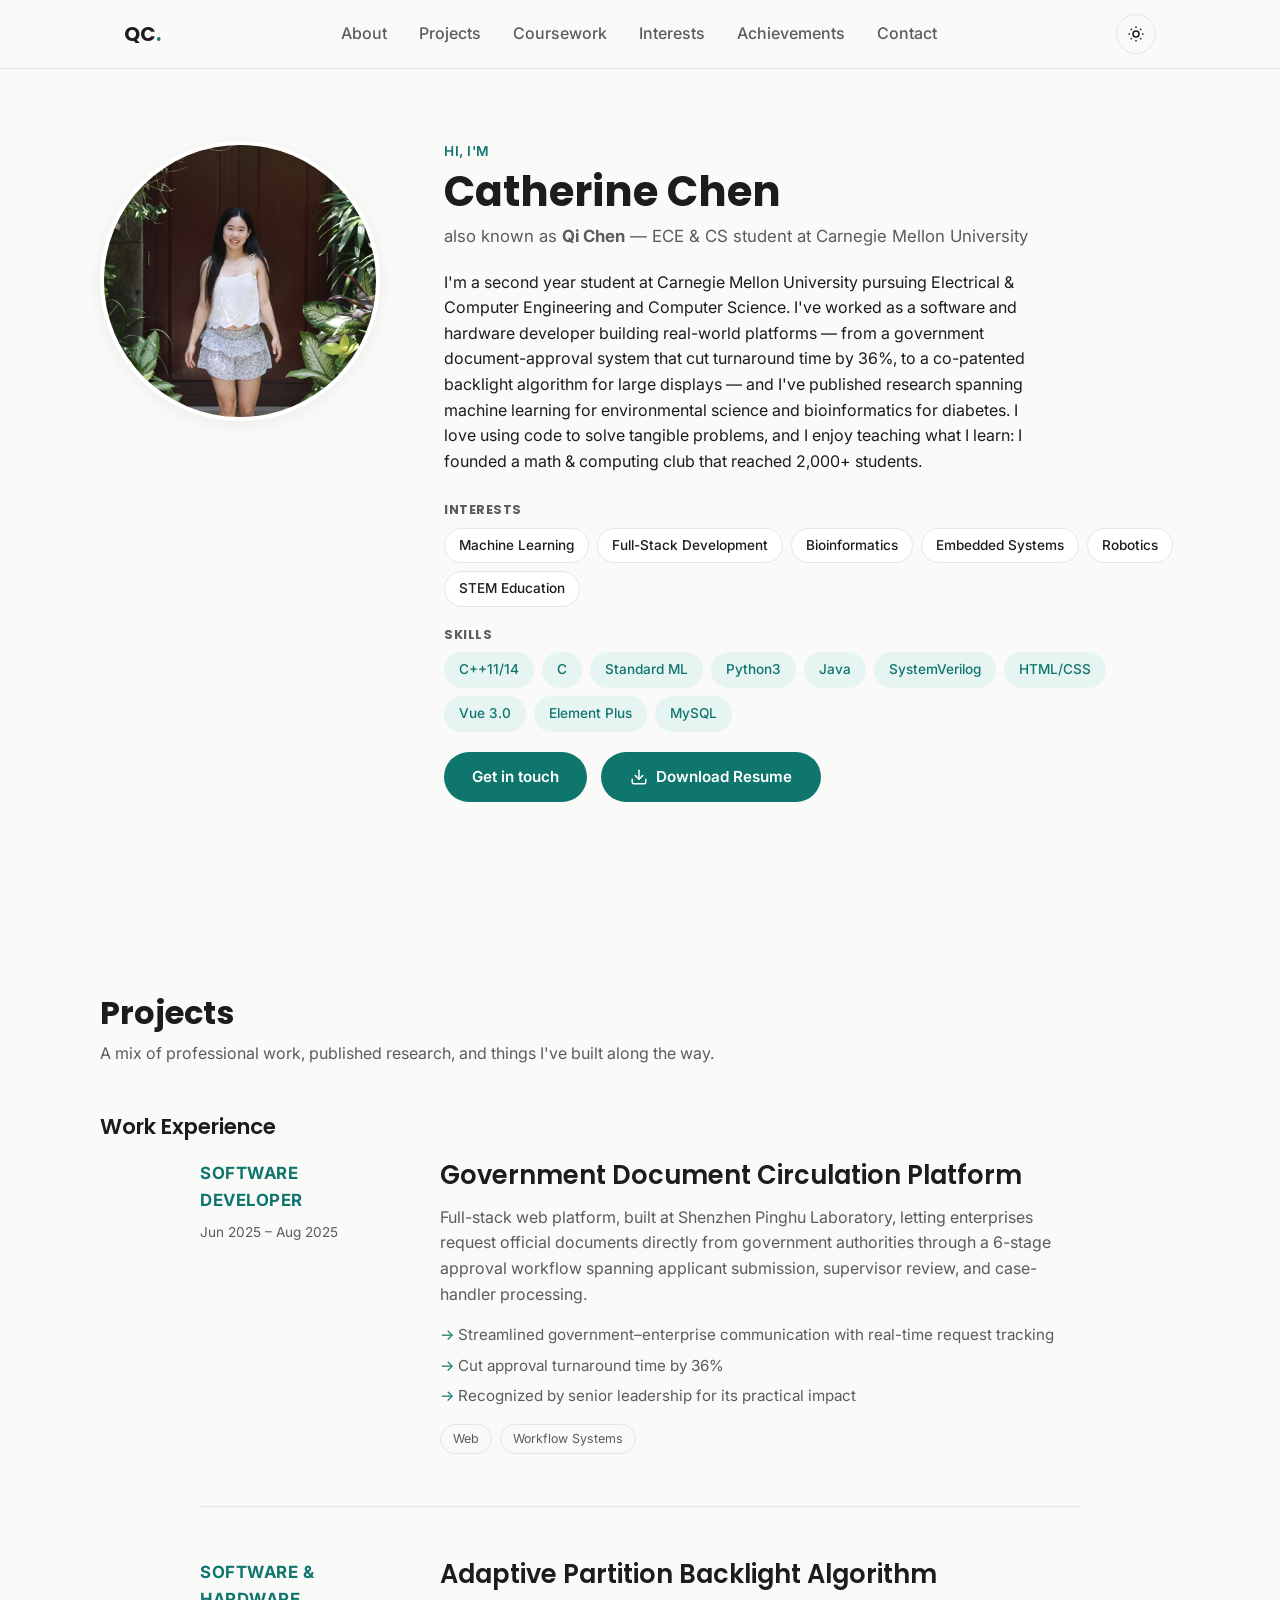
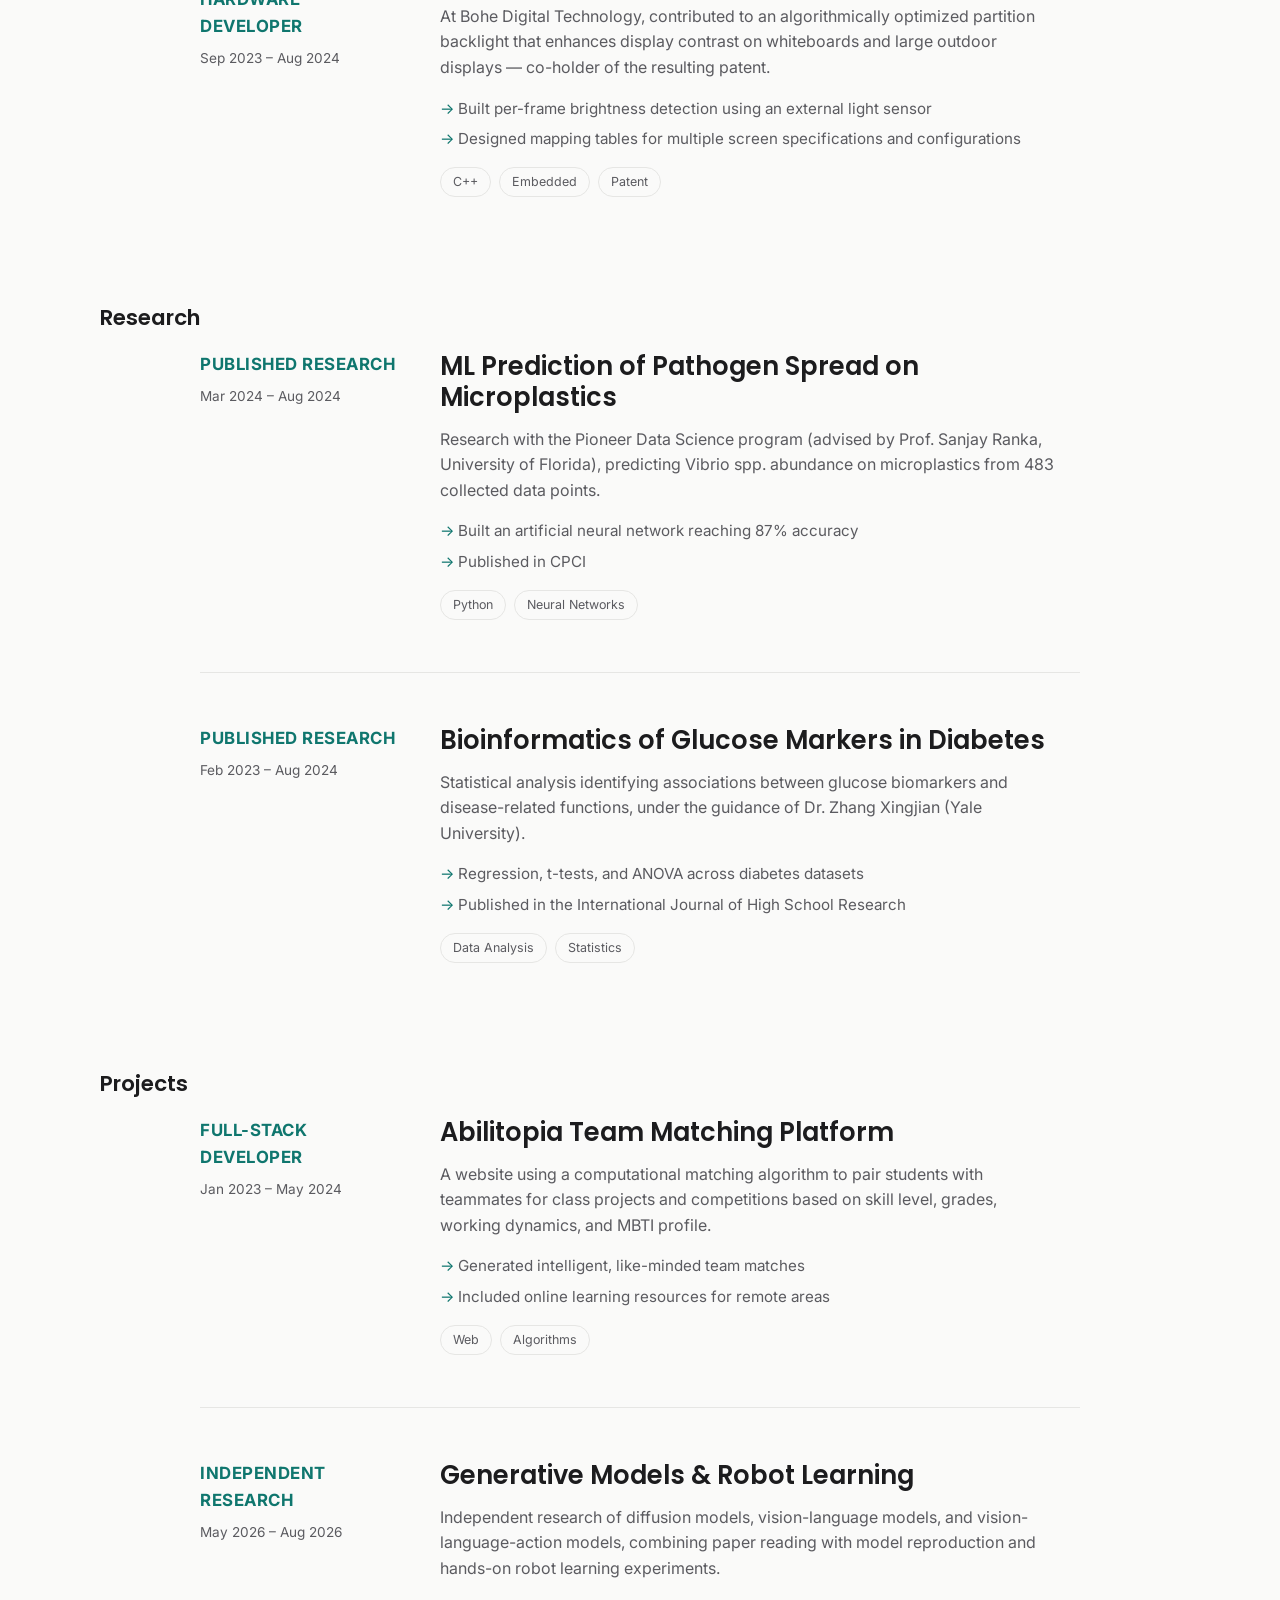
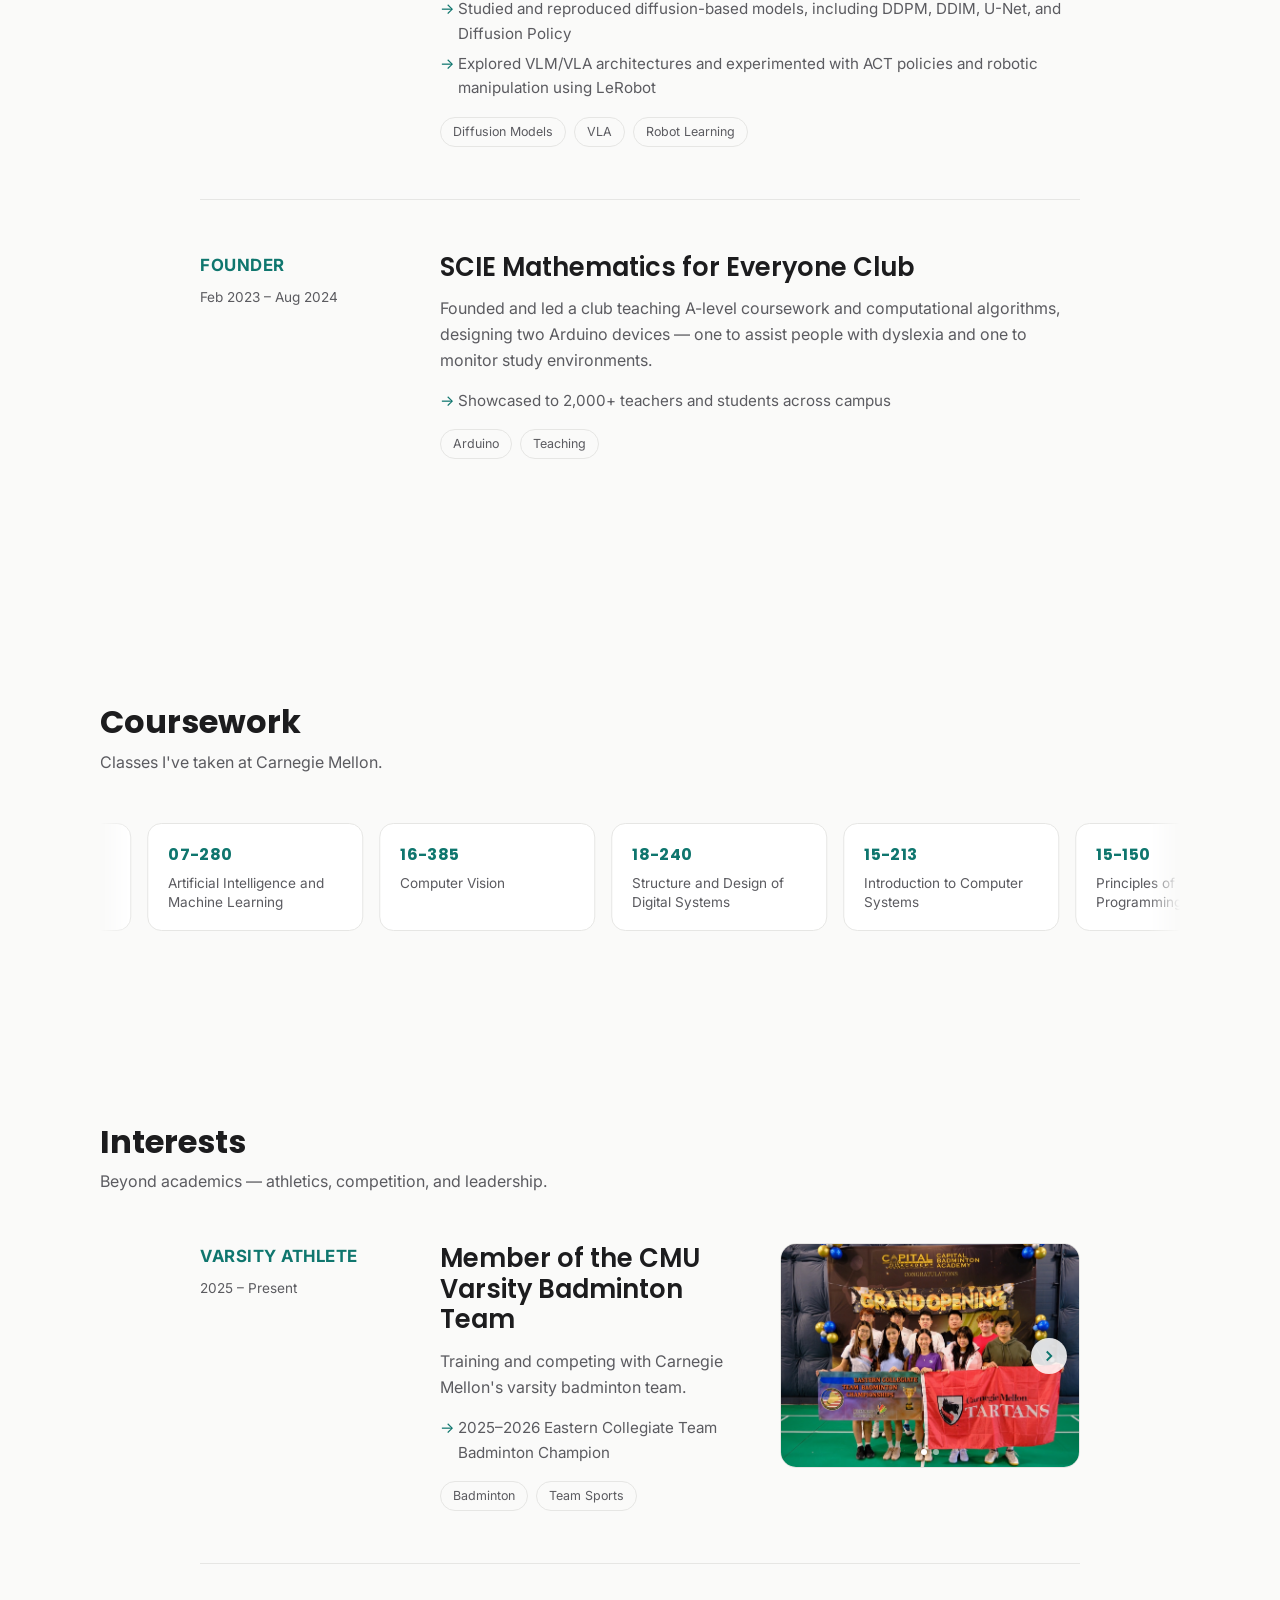
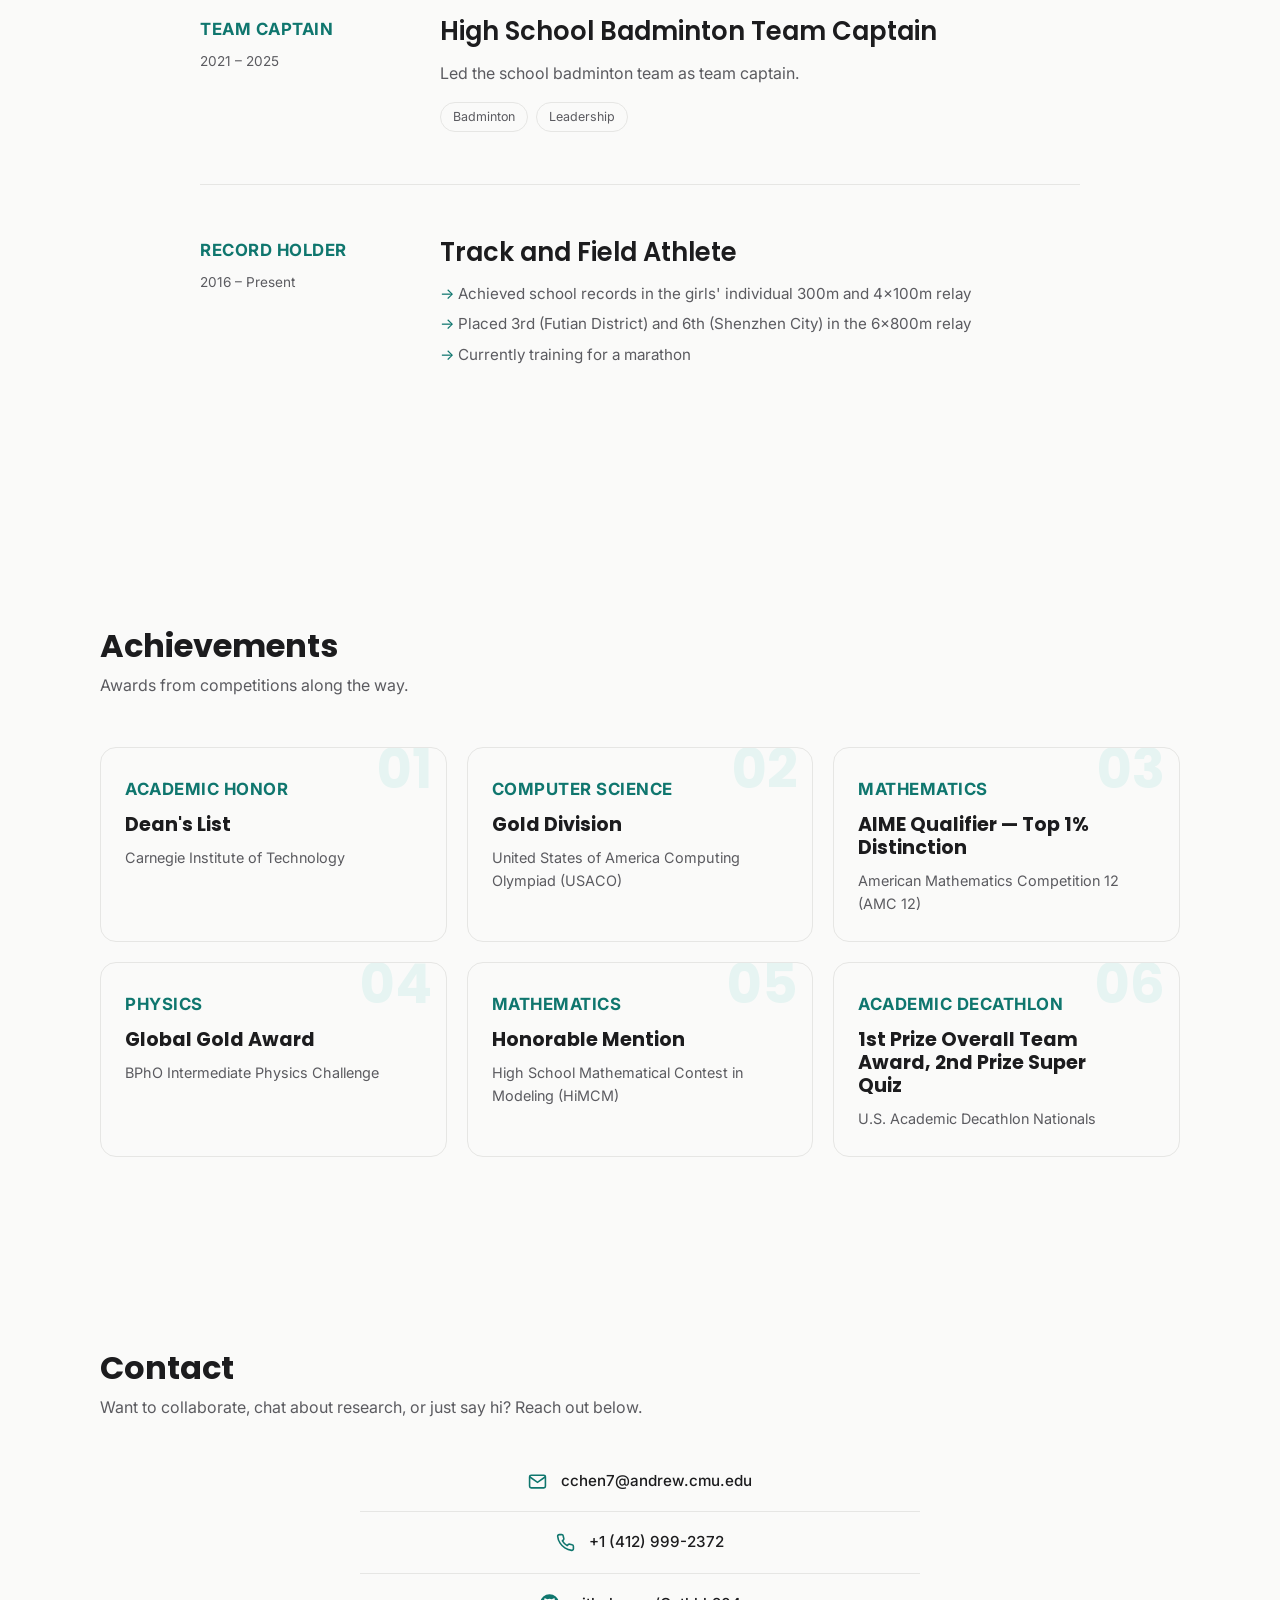
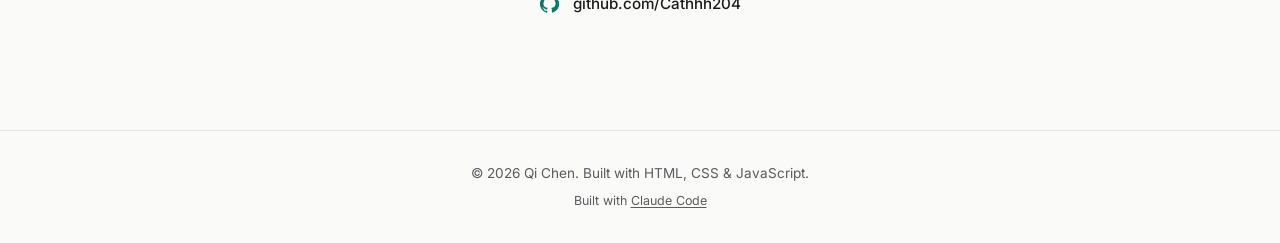
==== commit 6c2dfc00: "Add coursework marquee, resume download, favicon, prompt log Add auto-scrolling coursework carousel " ====
--- a/index.html
+++ b/index.html
@@ -5,7 +5,7 @@
   <meta name="viewport" content="width=device-width, initial-scale=1.0" />
   <title>Qi Chen | Portfolio</title>
   <meta name="description" content="Qi Chen — CS/ECE student at Carnegie Mellon University. Software developer, researcher, and educator." />
-  <link rel="icon" href="data:image/svg+xml,<svg xmlns=%22http://www.w3.org/2000/svg%22 viewBox=%220 0 100 100%22><text y=%22.9em%22 font-size=%2290%22>👩‍💻</text></svg>" />
+  <link rel="icon" type="image/png" href="assets/images/icon.png" />
   <link rel="preconnect" href="https://fonts.googleapis.com" />
   <link rel="preconnect" href="https://fonts.gstatic.com" crossorigin />
   <link href="https://fonts.googleapis.com/css2?family=Poppins:wght@600;700&family=Inter:wght@400;500;600&display=swap" rel="stylesheet" />
@@ -21,6 +21,7 @@
       <nav class="nav-links" id="navLinks">
         <a href="#about" class="nav-link">About</a>
         <a href="#projects" class="nav-link">Projects</a>
+        <a href="#coursework" class="nav-link">Coursework</a>
         <a href="#interests" class="nav-link">Interests</a>
         <a href="#achievements" class="nav-link">Achievements</a>
         <a href="#contact" class="nav-link">Contact</a>
@@ -52,7 +53,7 @@
         <p class="subtitle">also known as <strong>Qi Chen</strong> — ECE &amp; CS student at Carnegie Mellon University</p>
 
         <p class="bio">
-          I'm a sophomore student at Carnegie Mellon University pursuing Electrical &amp; Computer Engineering and Computer
+          I'm a second year student at Carnegie Mellon University pursuing Electrical &amp; Computer Engineering and Computer
           Science. I've worked as a software and hardware
           developer building real-world platforms — from a government document-approval system that
           cut turnaround time by 36%, to a co-patented backlight algorithm for large displays — and
@@ -79,8 +80,9 @@
             <span class="chip chip-accent">C++11/14</span>
             <span class="chip chip-accent">C</span>
             <span class="chip chip-accent">Standard ML</span>
-            <span class="chip chip-accent">Python</span>
+            <span class="chip chip-accent">Python3</span>
             <span class="chip chip-accent">Java</span>
+            <span class="chip chip-accent">SystemVerilog</span>
             <span class="chip chip-accent">HTML/CSS</span>
             <span class="chip chip-accent">Vue 3.0</span>
             <span class="chip chip-accent">Element Plus</span>
@@ -88,7 +90,13 @@
           </div>
         </div>
 
-        <a href="#contact" class="btn btn-primary">Get in touch</a>
+        <div class="hero-actions">
+          <a href="#contact" class="btn btn-primary">Get in touch</a>
+          <a href="assets/resume.pdf" class="btn btn-secondary" download="Catherine Chen Resume.pdf">
+            <svg class="icon" viewBox="0 0 24 24" fill="none" stroke="currentColor" stroke-width="2" stroke-linecap="round" stroke-linejoin="round"><path d="M21 15v4a2 2 0 0 1-2 2H5a2 2 0 0 1-2-2v-4"/><path d="m7 10 5 5 5-5"/><path d="M12 15V3"/></svg>
+            Download Resume
+          </a>
+        </div>
       </div>
     </section>
 
@@ -253,10 +261,52 @@
       </div>
     </section>
 
+    <!-- COURSEWORK -->
+    <section id="coursework" class="section container">
+      <h2 class="section-title reveal">Coursework</h2>
+      <p class="section-subtitle reveal">Classes I've taken at Carnegie Mellon.</p>
+
+      <div class="course-marquee-wrap reveal">
+        <button type="button" class="marquee-nav marquee-prev" id="marqueePrev" aria-label="Scroll courses left">
+          <svg viewBox="0 0 24 24" fill="none" stroke="currentColor" stroke-width="2.5" stroke-linecap="round" stroke-linejoin="round"><path d="m15 6-6 6 6 6"/></svg>
+        </button>
+        <div class="course-marquee" id="courseMarquee">
+        <div class="course-track" id="courseTrack">
+          <div class="course-block"><span class="course-code">07-280</span><span class="course-name">Artificial Intelligence and Machine Learning</span></div>
+          <div class="course-block"><span class="course-code">16-385</span><span class="course-name">Computer Vision</span></div>
+          <div class="course-block"><span class="course-code">18-240</span><span class="course-name">Structure and Design of Digital Systems</span></div>
+          <div class="course-block"><span class="course-code">15-213</span><span class="course-name">Introduction to Computer Systems</span></div>
+          <div class="course-block"><span class="course-code">15-150</span><span class="course-name">Principles of Functional Programming</span></div>
+          <div class="course-block"><span class="course-code">15-122</span><span class="course-name">Principles of Imperative Computation</span></div>
+          <div class="course-block"><span class="course-code">18-100</span><span class="course-name">Introduction to Electrical and Computer Engineering</span></div>
+          <div class="course-block"><span class="course-code">21-127</span><span class="course-name">Concepts of Mathematics</span></div>
+          <div class="course-block"><span class="course-code">21-241</span><span class="course-name">Matrices and Linear Transformations</span></div>
+          <div class="course-block"><span class="course-code">21-259</span><span class="course-name">Calculus in Three Dimensions</span></div>
+          <div class="course-block"><span class="course-code">36-225</span><span class="course-name">Introduction to Probability Theory</span></div>
+
+          <div class="course-block" aria-hidden="true"><span class="course-code">07-280</span><span class="course-name">Artificial Intelligence and Machine Learning</span></div>
+          <div class="course-block" aria-hidden="true"><span class="course-code">16-385</span><span class="course-name">Computer Vision</span></div>
+          <div class="course-block" aria-hidden="true"><span class="course-code">18-240</span><span class="course-name">Structure and Design of Digital Systems</span></div>
+          <div class="course-block" aria-hidden="true"><span class="course-code">15-213</span><span class="course-name">Introduction to Computer Systems</span></div>
+          <div class="course-block" aria-hidden="true"><span class="course-code">15-150</span><span class="course-name">Principles of Functional Programming</span></div>
+          <div class="course-block" aria-hidden="true"><span class="course-code">15-122</span><span class="course-name">Principles of Imperative Computation</span></div>
+          <div class="course-block" aria-hidden="true"><span class="course-code">18-100</span><span class="course-name">Introduction to Electrical and Computer Engineering</span></div>
+          <div class="course-block" aria-hidden="true"><span class="course-code">21-127</span><span class="course-name">Concepts of Mathematics</span></div>
+          <div class="course-block" aria-hidden="true"><span class="course-code">21-241</span><span class="course-name">Matrices and Linear Transformations</span></div>
+          <div class="course-block" aria-hidden="true"><span class="course-code">21-259</span><span class="course-name">Calculus in Three Dimensions</span></div>
+          <div class="course-block" aria-hidden="true"><span class="course-code">36-225</span><span class="course-name">Introduction to Probability Theory</span></div>
+        </div>
+        </div>
+        <button type="button" class="marquee-nav marquee-next" id="marqueeNext" aria-label="Scroll courses right">
+          <svg viewBox="0 0 24 24" fill="none" stroke="currentColor" stroke-width="2.5" stroke-linecap="round" stroke-linejoin="round"><path d="m9 6 6 6-6 6"/></svg>
+        </button>
+      </div>
+    </section>
+
     <!-- INTERESTS -->
     <section id="interests" class="section container">
       <h2 class="section-title reveal">Interests</h2>
-      <p class="section-subtitle reveal">Life outside the classroom and the lab.</p>
+      <p class="section-subtitle reveal">Beyond academics — athletics, competition, and leadership.</p>
 
       <div class="project-list">
 
@@ -370,13 +420,6 @@
           <span class="project-tag">Academic Decathlon</span>
           <h3>1st Prize Overall Team Award, 2nd Prize Super Quiz</h3>
           <p>U.S. Academic Decathlon Nationals</p>
-        </article>
-
-        <article class="achievement-card reveal">
-          <span class="achievement-index">07</span>
-          <span class="project-tag">Physics</span>
-          <h3>Global Bronze II</h3>
-          <p>BPhO Round I</p>
         </article>
 
       </div>
--- a/css/style.css
+++ b/css/style.css
@@ -211,8 +211,108 @@
 
 .chip-accent { background: var(--accent-soft); color: var(--accent); border-color: transparent; }
 
+/* ---------- Course marquee ---------- */
+.course-marquee-wrap {
+  position: relative;
+}
+
+.course-marquee {
+  overflow: hidden;
+  width: 100%;
+  -webkit-mask-image: linear-gradient(to right, transparent, black 32px, black calc(100% - 32px), transparent);
+  mask-image: linear-gradient(to right, transparent, black 32px, black calc(100% - 32px), transparent);
+}
+
+.course-track {
+  display: flex;
+  gap: 16px;
+  width: max-content;
+  will-change: transform;
+}
+
+.course-block {
+  flex: 0 0 auto;
+  width: 216px;
+  padding: 18px 20px;
+  border: 1px solid var(--border);
+  border-radius: 14px;
+  background: var(--bg-elevated);
+  display: flex;
+  flex-direction: column;
+  gap: 6px;
+  transition: border-color 0.2s ease, transform 0.2s ease;
+}
+
+.course-block:hover {
+  border-color: var(--accent);
+  transform: translateY(-2px);
+}
+
+.course-code {
+  font-family: var(--font-heading);
+  font-weight: 700;
+  color: var(--accent);
+  font-size: 1rem;
+  letter-spacing: 0.02em;
+}
+
+.course-name {
+  font-size: 0.85rem;
+  color: var(--text-muted);
+  line-height: 1.4;
+}
+
+.marquee-nav {
+  position: absolute;
+  top: 50%;
+  transform: translateY(-50%);
+  z-index: 2;
+  width: 40px;
+  height: 40px;
+  border-radius: 50%;
+  border: 1px solid var(--border);
+  background: var(--bg-elevated);
+  color: var(--accent);
+  display: flex;
+  align-items: center;
+  justify-content: center;
+  cursor: pointer;
+  box-shadow: var(--shadow);
+  opacity: 0;
+  pointer-events: none;
+  transition: opacity 0.2s ease, border-color 0.2s ease, background 0.2s ease;
+}
+
+.marquee-nav svg { width: 20px; height: 20px; }
+
+.course-marquee-wrap:hover .marquee-nav {
+  opacity: 1;
+  pointer-events: auto;
+}
+
+.marquee-nav:hover { border-color: var(--accent); background: var(--accent-soft); }
+
+.marquee-prev { left: -8px; }
+
+.marquee-next { right: -8px; }
+
+@media (max-width: 640px) {
+  .marquee-nav { opacity: 1; pointer-events: auto; }
+  .marquee-prev { left: 2px; }
+  .marquee-next { right: 2px; }
+}
+
+.hero-actions {
+  display: flex;
+  flex-wrap: wrap;
+  gap: 14px;
+  margin-top: 20px;
+}
+
 .btn {
-  display: inline-block;
+  display: inline-flex;
+  align-items: center;
+  gap: 8px;
   padding: 12px 28px;
   border-radius: 999px;
   font-weight: 600;
@@ -220,13 +320,26 @@
   border: none;
   font-family: var(--font-body);
   font-size: 0.95rem;
-  transition: transform 0.15s ease, background 0.2s ease, box-shadow 0.2s ease;
-  margin-top: 12px;
-}
+  transition: transform 0.15s ease, background 0.2s ease, box-shadow 0.2s ease, border-color 0.2s ease;
+}
+
+.btn .icon { width: 18px; height: 18px; }
 
 .btn-primary { background: var(--accent); color: #fff; }
 
 .btn-primary:hover { background: var(--accent-hover); transform: translateY(-2px); box-shadow: var(--shadow); }
+
+.btn-secondary {
+  background: var(--accent);
+  color: #fff;
+  border: 1px solid transparent;
+}
+
+.btn-secondary:hover {
+  background: var(--accent-hover);
+  transform: translateY(-2px);
+  box-shadow: var(--shadow);
+}
 
 /* ---------- Section headings ---------- */
 .section-title { font-size: 2rem; font-weight: 700; margin-bottom: 8px; }
@@ -554,7 +667,7 @@
     overflow: hidden;
     transition: max-height 0.3s ease;
   }
-  .nav-links.open { max-height: 240px; }
+  .nav-links.open { max-height: calc(100vh - 68px); overflow-y: auto; }
   .nav-links a { padding: 16px 24px; border-bottom: 1px solid var(--border); }
   .hamburger { display: flex; }
   .hero-text h1 { font-size: 2.1rem; }
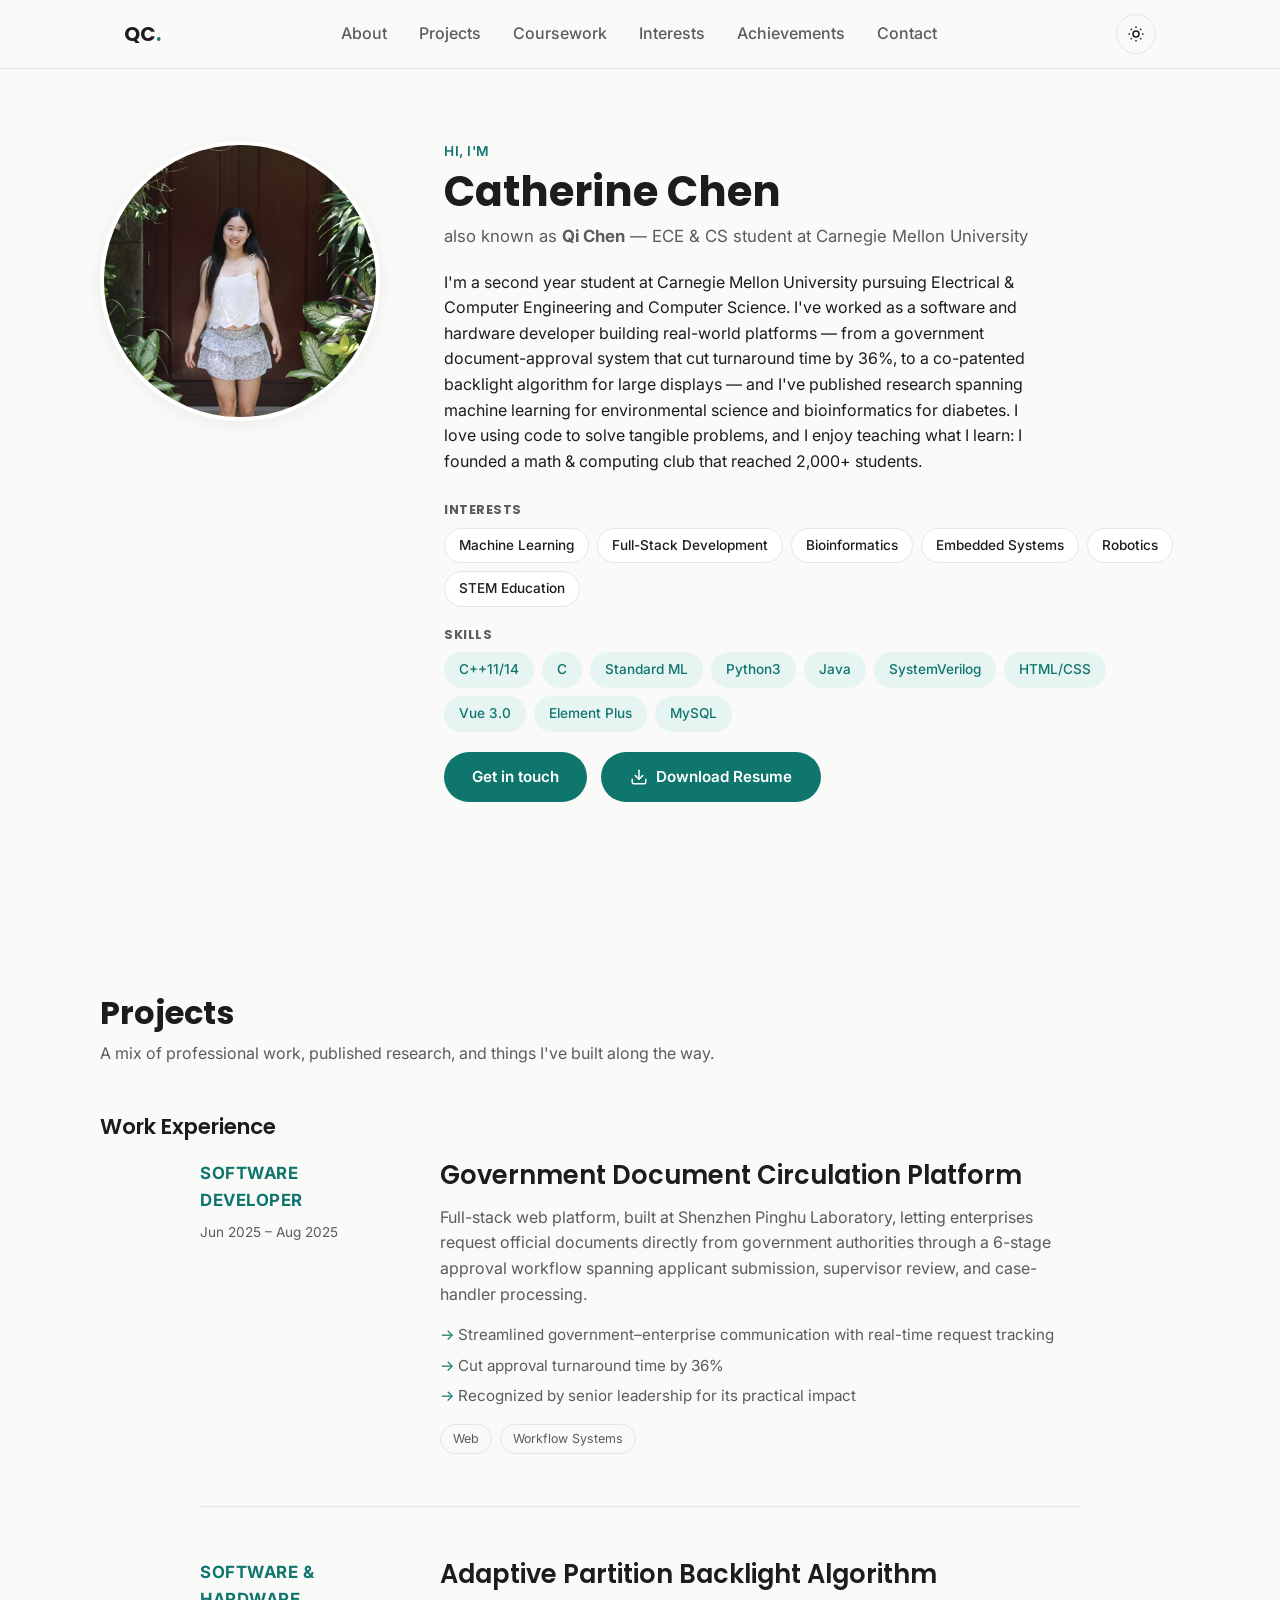
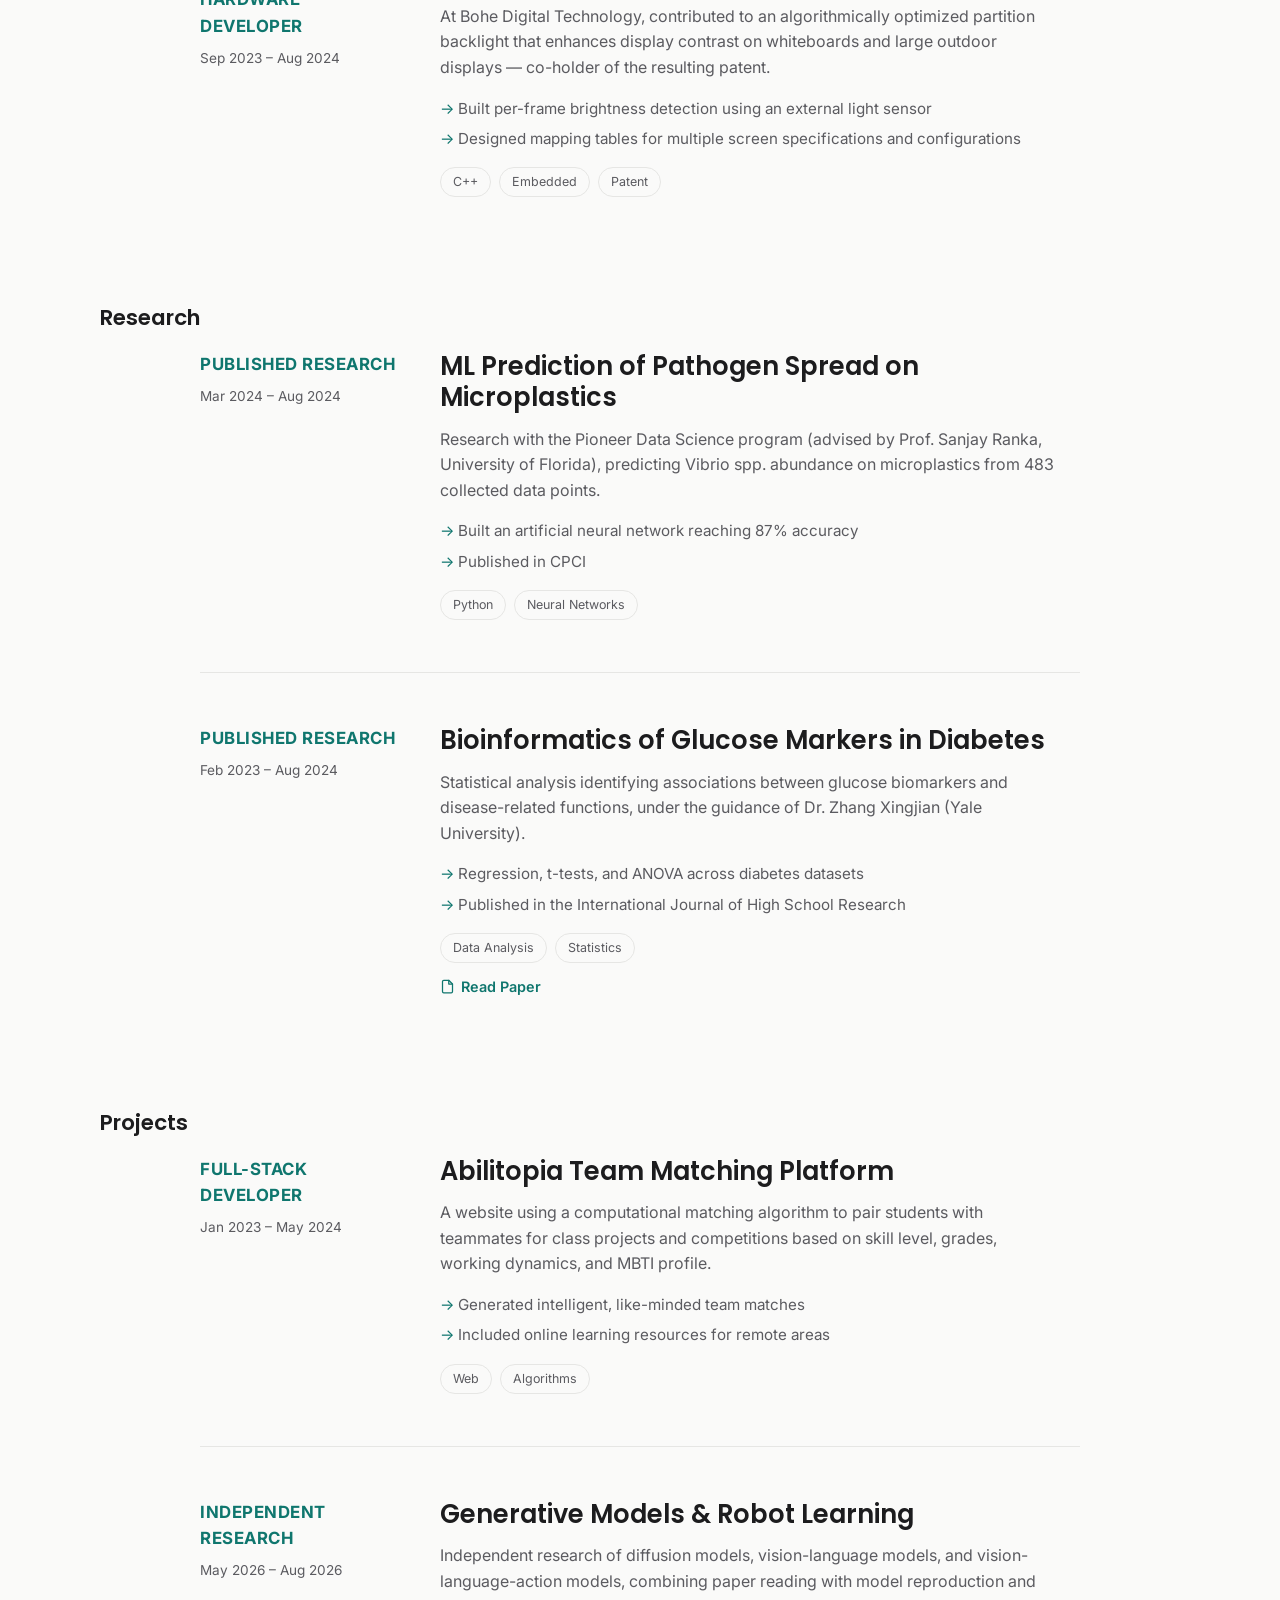
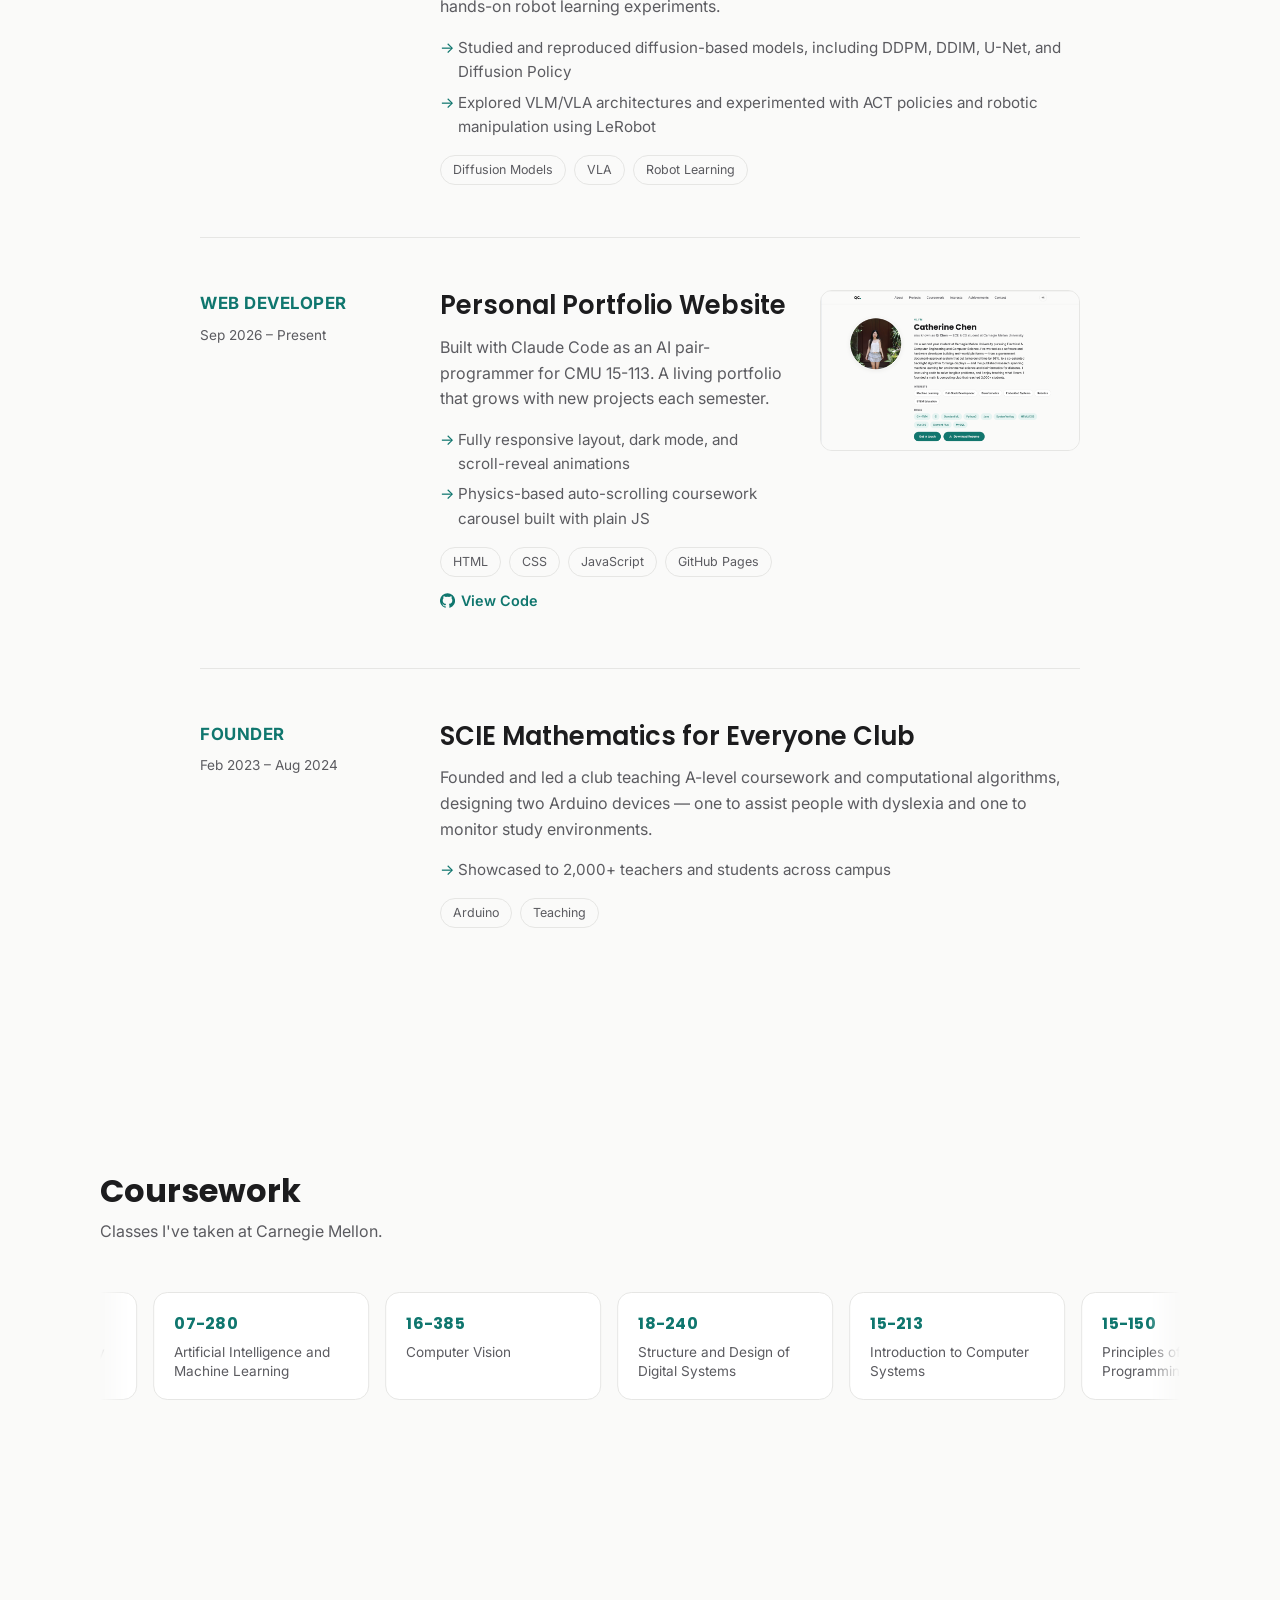
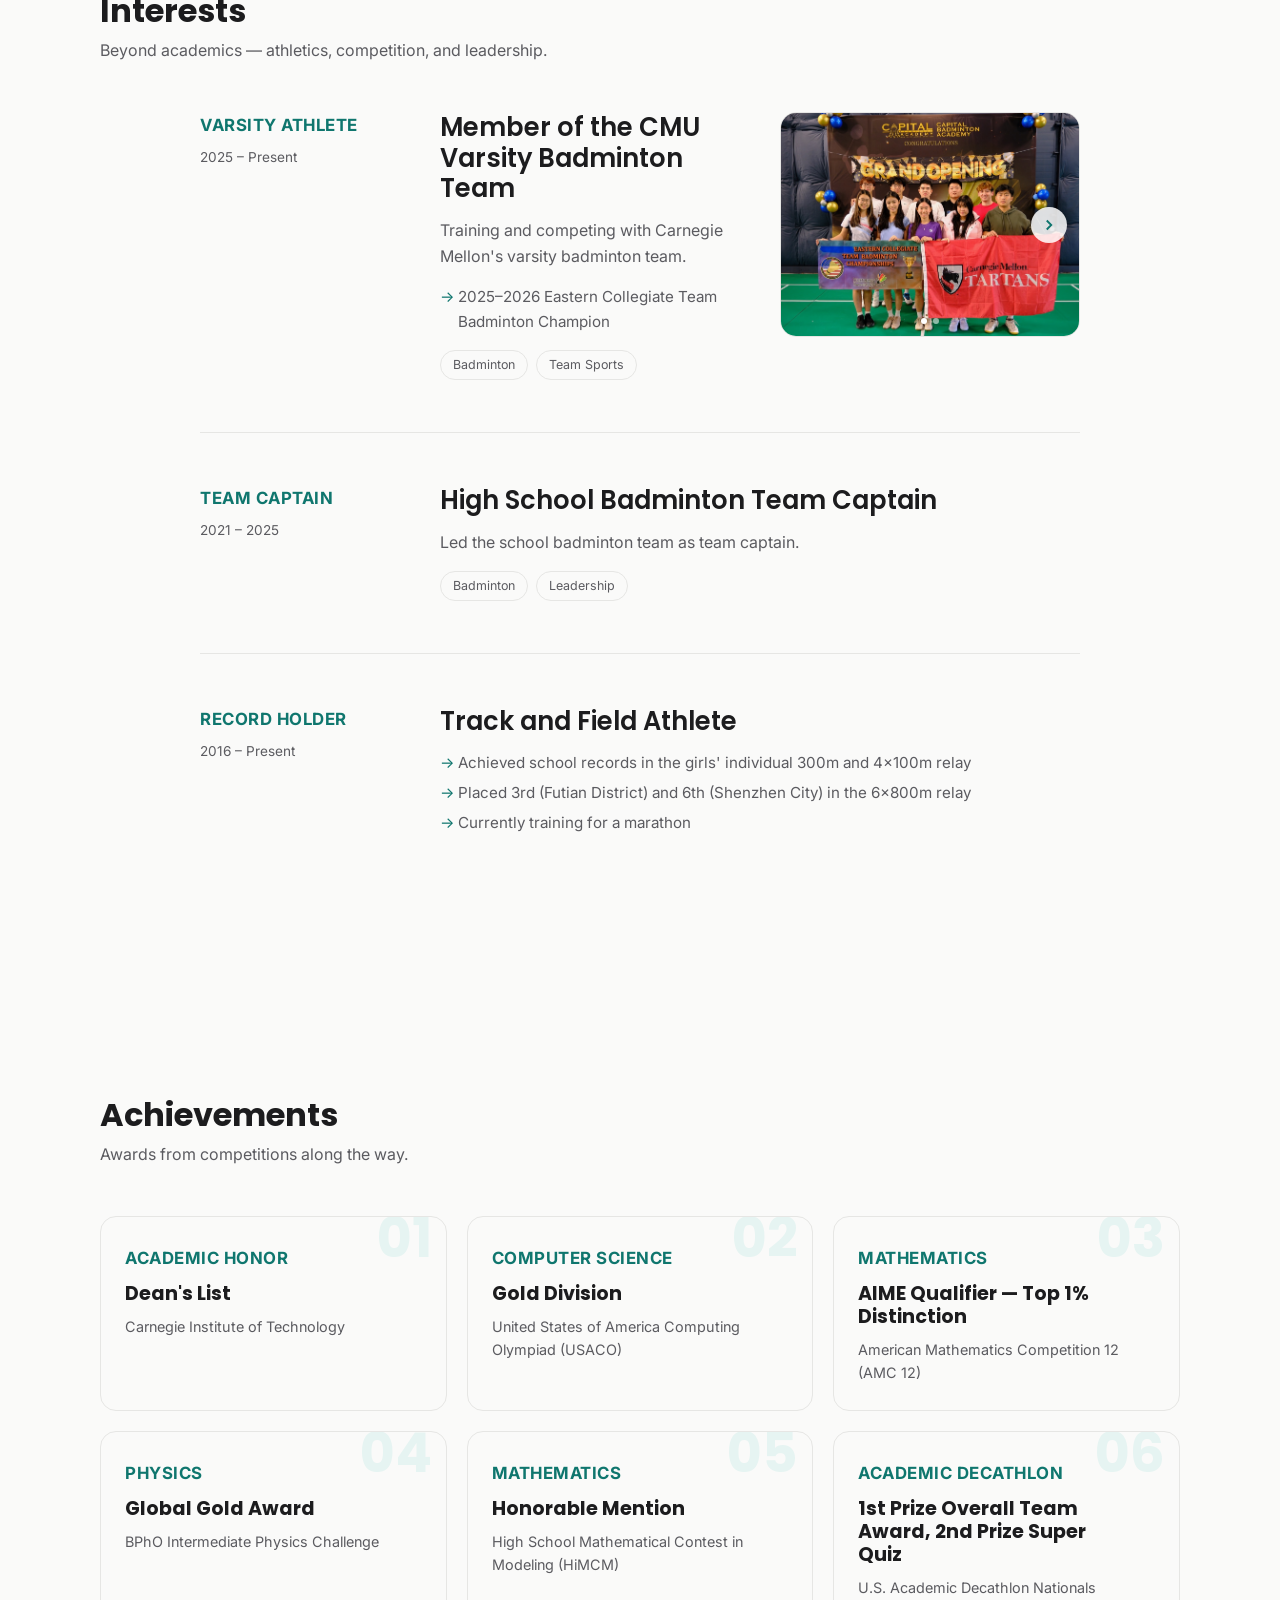
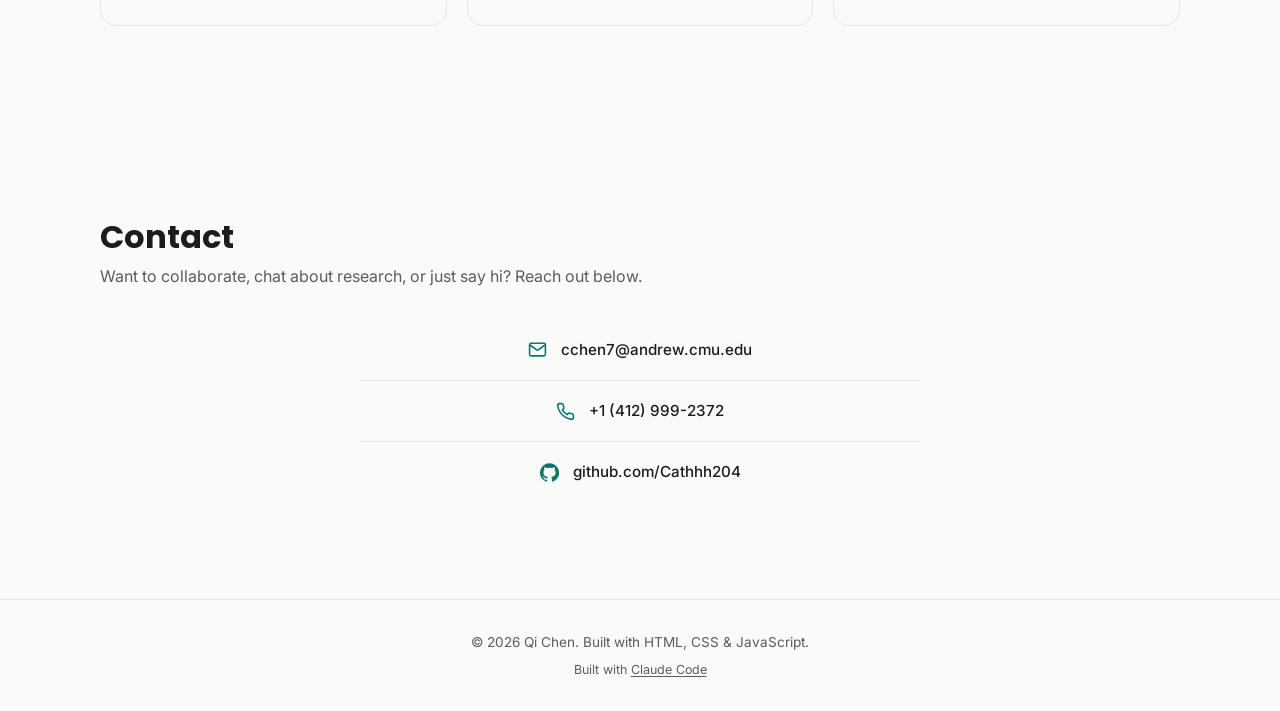
==== commit 224bf328: "Add AI-usage comments, portfolio project card, and requirement fixes Document AI usage directly in c" ====
--- a/index.html
+++ b/index.html
@@ -1,4 +1,11 @@
 <!DOCTYPE html>
+<!--
+  AI usage: This entire site (index.html, css/style.css, js/script.js) was built with Claude Code
+  as an AI pair-programmer for CMU 15-113. Claude wrote the HTML/CSS/JS from my content and
+  instructions; I directed every design/content decision (what sections to include, layout changes,
+  wording, colors, interactions) through iterative feedback, and had it explain bugs it found and
+  fixed rather than just applying silent fixes. Full prompt-by-prompt log: PROMPT_LOG.md.
+-->
 <html lang="en" data-theme="light">
 <head>
   <meta charset="UTF-8" />
@@ -191,6 +198,10 @@
             <div class="card-footer-tags">
               <span class="tag">Data Analysis</span><span class="tag">Statistics</span>
             </div>
+            <a class="project-link" href="https://terra-docs.s3.us-east-2.amazonaws.com/IJHSR/Articles/volume6-issue8/IJHSR_2024_68_71.pdf" target="_blank" rel="noopener">
+              <svg class="icon" viewBox="0 0 24 24" fill="none" stroke="currentColor" stroke-width="2" stroke-linecap="round" stroke-linejoin="round"><path d="M14 2H6a2 2 0 0 0-2 2v16a2 2 0 0 0 2 2h12a2 2 0 0 0 2-2V8z"/><path d="M14 2v6h6"/></svg>
+              Read Paper
+            </a>
           </div>
         </article>
 
@@ -235,6 +246,34 @@
             </ul>
             <div class="card-footer-tags">
               <span class="tag">Diffusion Models</span><span class="tag">VLA</span><span class="tag">Robot Learning</span>
+            </div>
+          </div>
+        </article>
+
+        <article class="project-item reveal">
+          <div class="project-meta">
+            <span class="project-tag">Web Developer</span>
+            <span class="project-period">Sep 2026 – Present</span>
+          </div>
+          <div class="project-body interest-body">
+            <div class="interest-text">
+              <h3>Personal Portfolio Website</h3>
+              <p>Built with Claude Code as an AI pair-programmer for CMU 15-113. A living
+                portfolio that grows with new projects each semester.</p>
+              <ul class="card-highlights">
+                <li>Fully responsive layout, dark mode, and scroll-reveal animations</li>
+                <li>Physics-based auto-scrolling coursework carousel built with plain JS</li>
+              </ul>
+              <div class="card-footer-tags">
+                <span class="tag">HTML</span><span class="tag">CSS</span><span class="tag">JavaScript</span><span class="tag">GitHub Pages</span>
+              </div>
+              <a class="project-link" href="https://github.com/Cathhh204/Cathhh204.github.io" target="_blank" rel="noopener">
+                <svg class="icon" viewBox="0 0 24 24" fill="currentColor"><path d="M12 .3a12 12 0 0 0-3.79 23.4c.6.11.82-.26.82-.58v-2.02c-3.34.73-4.04-1.61-4.04-1.61-.55-1.39-1.34-1.76-1.34-1.76-1.09-.75.08-.73.08-.73 1.2.09 1.84 1.24 1.84 1.24 1.07 1.84 2.81 1.31 3.5 1 .11-.78.42-1.31.76-1.61-2.67-.3-5.47-1.33-5.47-5.93 0-1.31.47-2.38 1.24-3.22-.12-.3-.54-1.52.12-3.18 0 0 1.01-.32 3.3 1.23a11.5 11.5 0 0 1 6 0c2.29-1.55 3.3-1.23 3.3-1.23.66 1.66.24 2.88.12 3.18.77.84 1.24 1.91 1.24 3.22 0 4.61-2.8 5.63-5.48 5.93.43.37.81 1.1.81 2.22v3.29c0 .32.22.7.83.58A12 12 0 0 0 12 .3Z"/></svg>
+                View Code
+              </a>
+            </div>
+            <div class="project-screenshot-wrap">
+              <img class="project-screenshot" src="assets/images/portfolio-screenshot.png" alt="Screenshot of this portfolio website's About section" />
             </div>
           </div>
         </article>
--- a/css/style.css
+++ b/css/style.css
@@ -1,3 +1,10 @@
+/*
+  AI usage: written with Claude Code (CMU 15-113). See PROMPT_LOG.md for the full session.
+  Notable AI-assisted debugging: the responsive rules below fix a real CSS Grid/Flexbox bug Claude
+  found — a grid/flex item's "automatic minimum size" can force layout wider than its container even
+  when every rule looks constrained, which was causing horizontal overflow on narrow screens.
+*/
+
 /* ---------- Design tokens ---------- */
 :root {
   --bg: #fafaf9;
@@ -452,6 +459,33 @@
   padding: 4px 12px;
   border-radius: 999px;
 }
+
+.project-screenshot-wrap {
+  flex: 0 1 260px;
+  max-width: 100%;
+  align-self: flex-start;
+}
+
+.project-screenshot {
+  width: 100%;
+  border-radius: 12px;
+  border: 1px solid var(--border);
+  display: block;
+}
+
+.project-link {
+  display: inline-flex;
+  align-items: center;
+  gap: 6px;
+  margin-top: 12px;
+  font-size: 0.9rem;
+  font-weight: 600;
+  color: var(--accent);
+}
+
+.project-link:hover { text-decoration: underline; }
+
+.project-link .icon { width: 15px; height: 15px; }
 
 /* ---------- Interests / photo carousel ---------- */
 .interest-body {
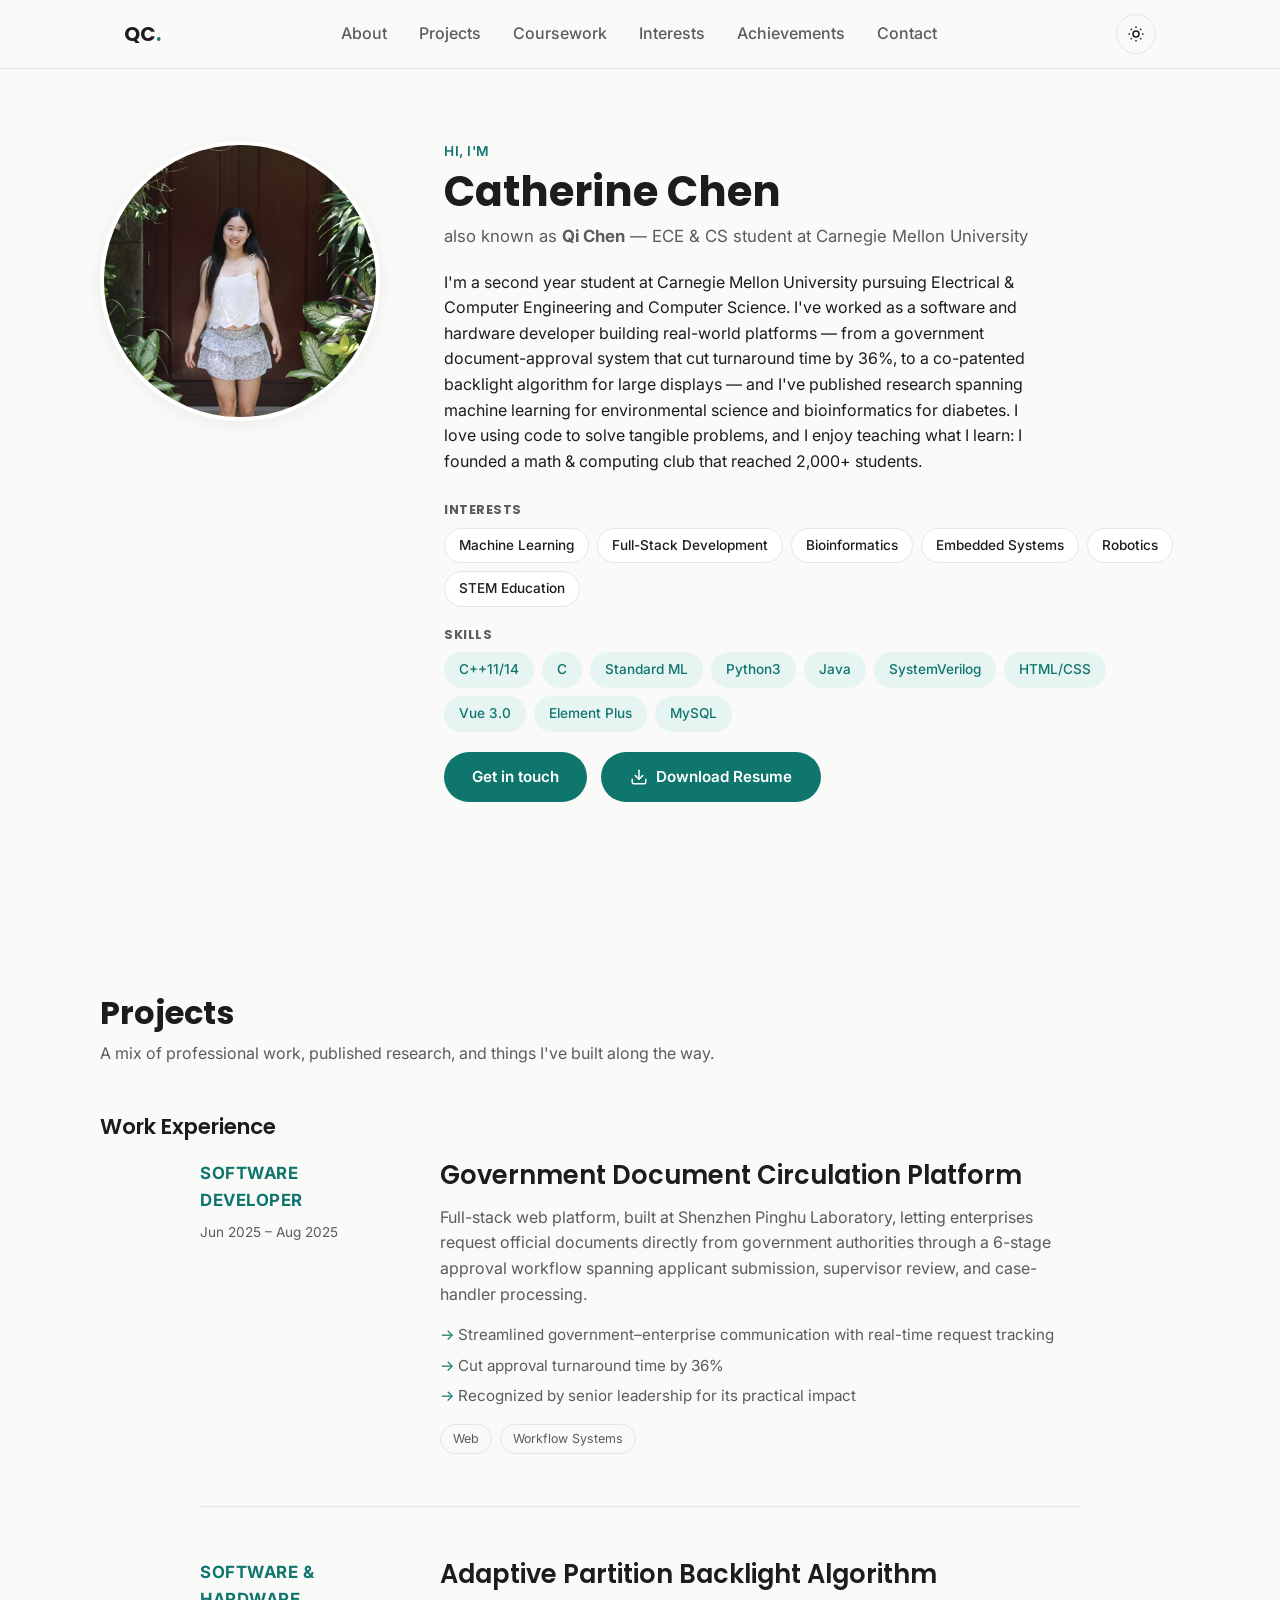
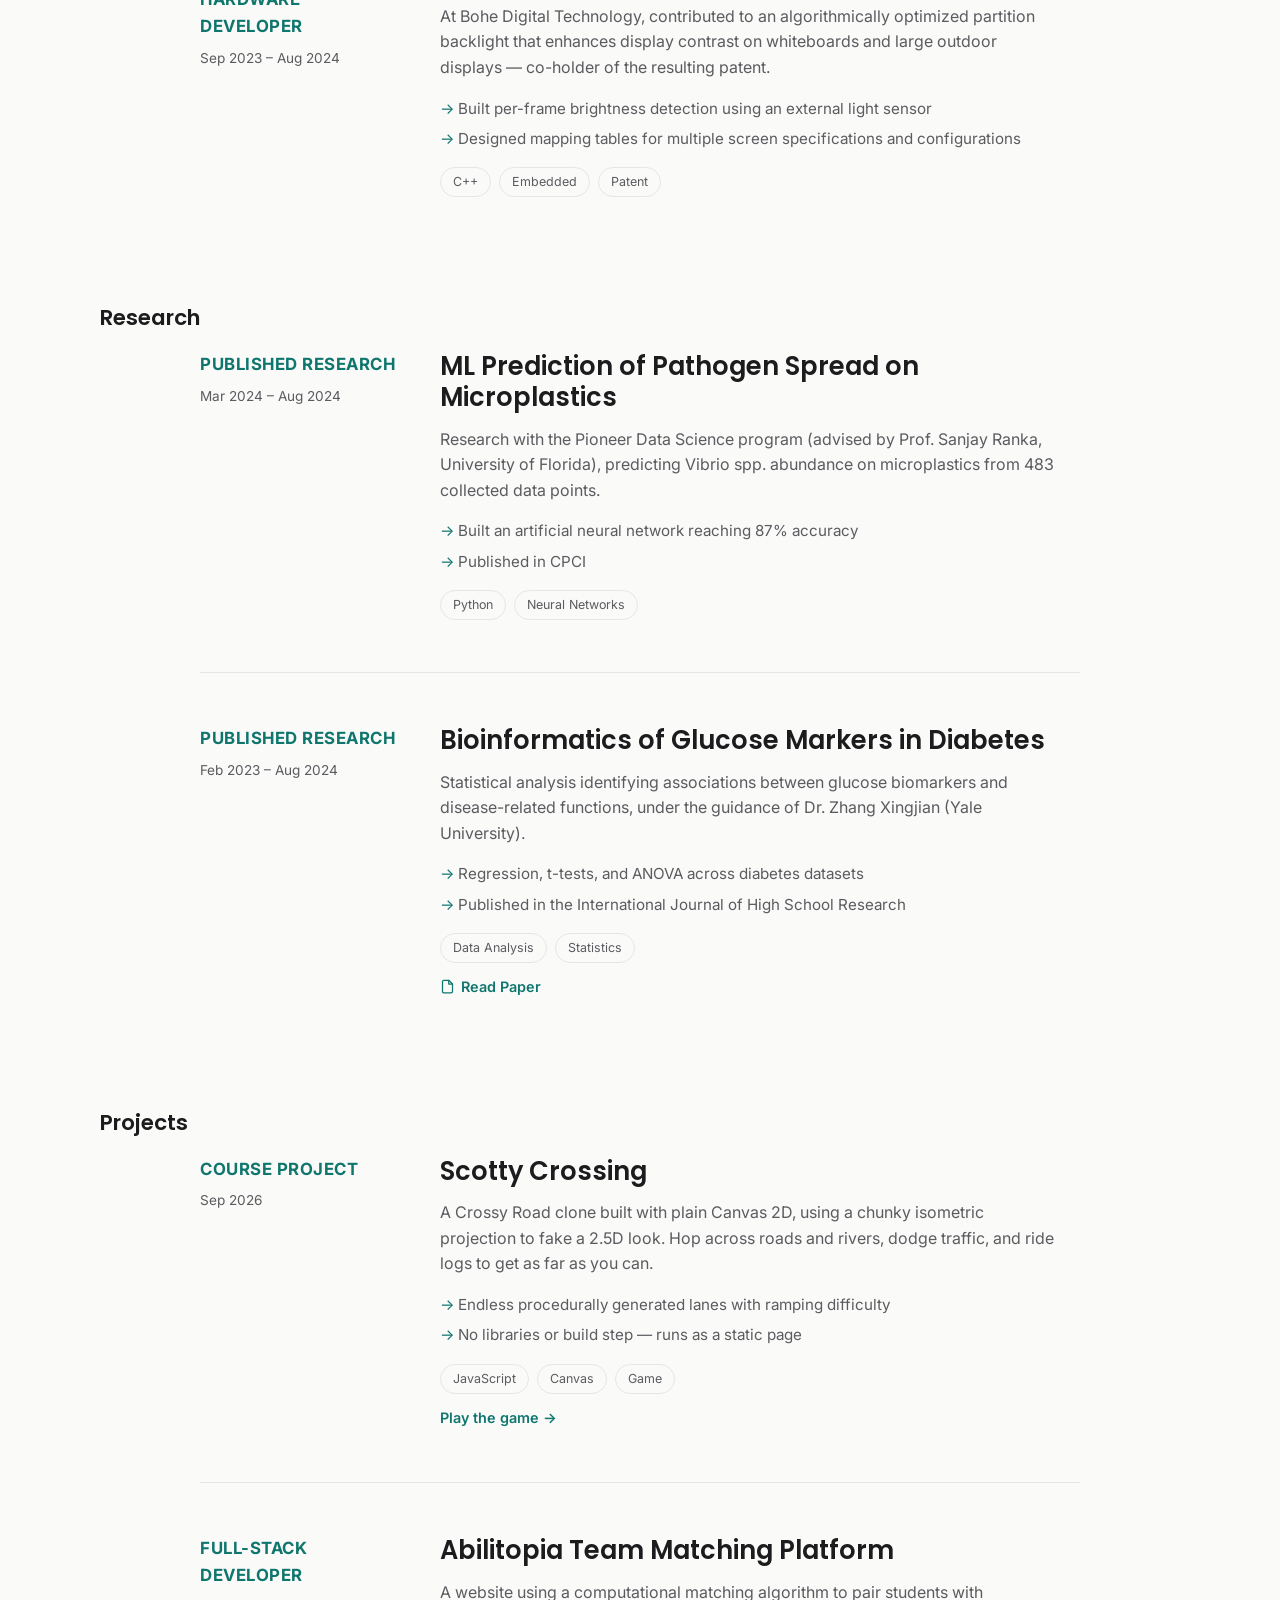
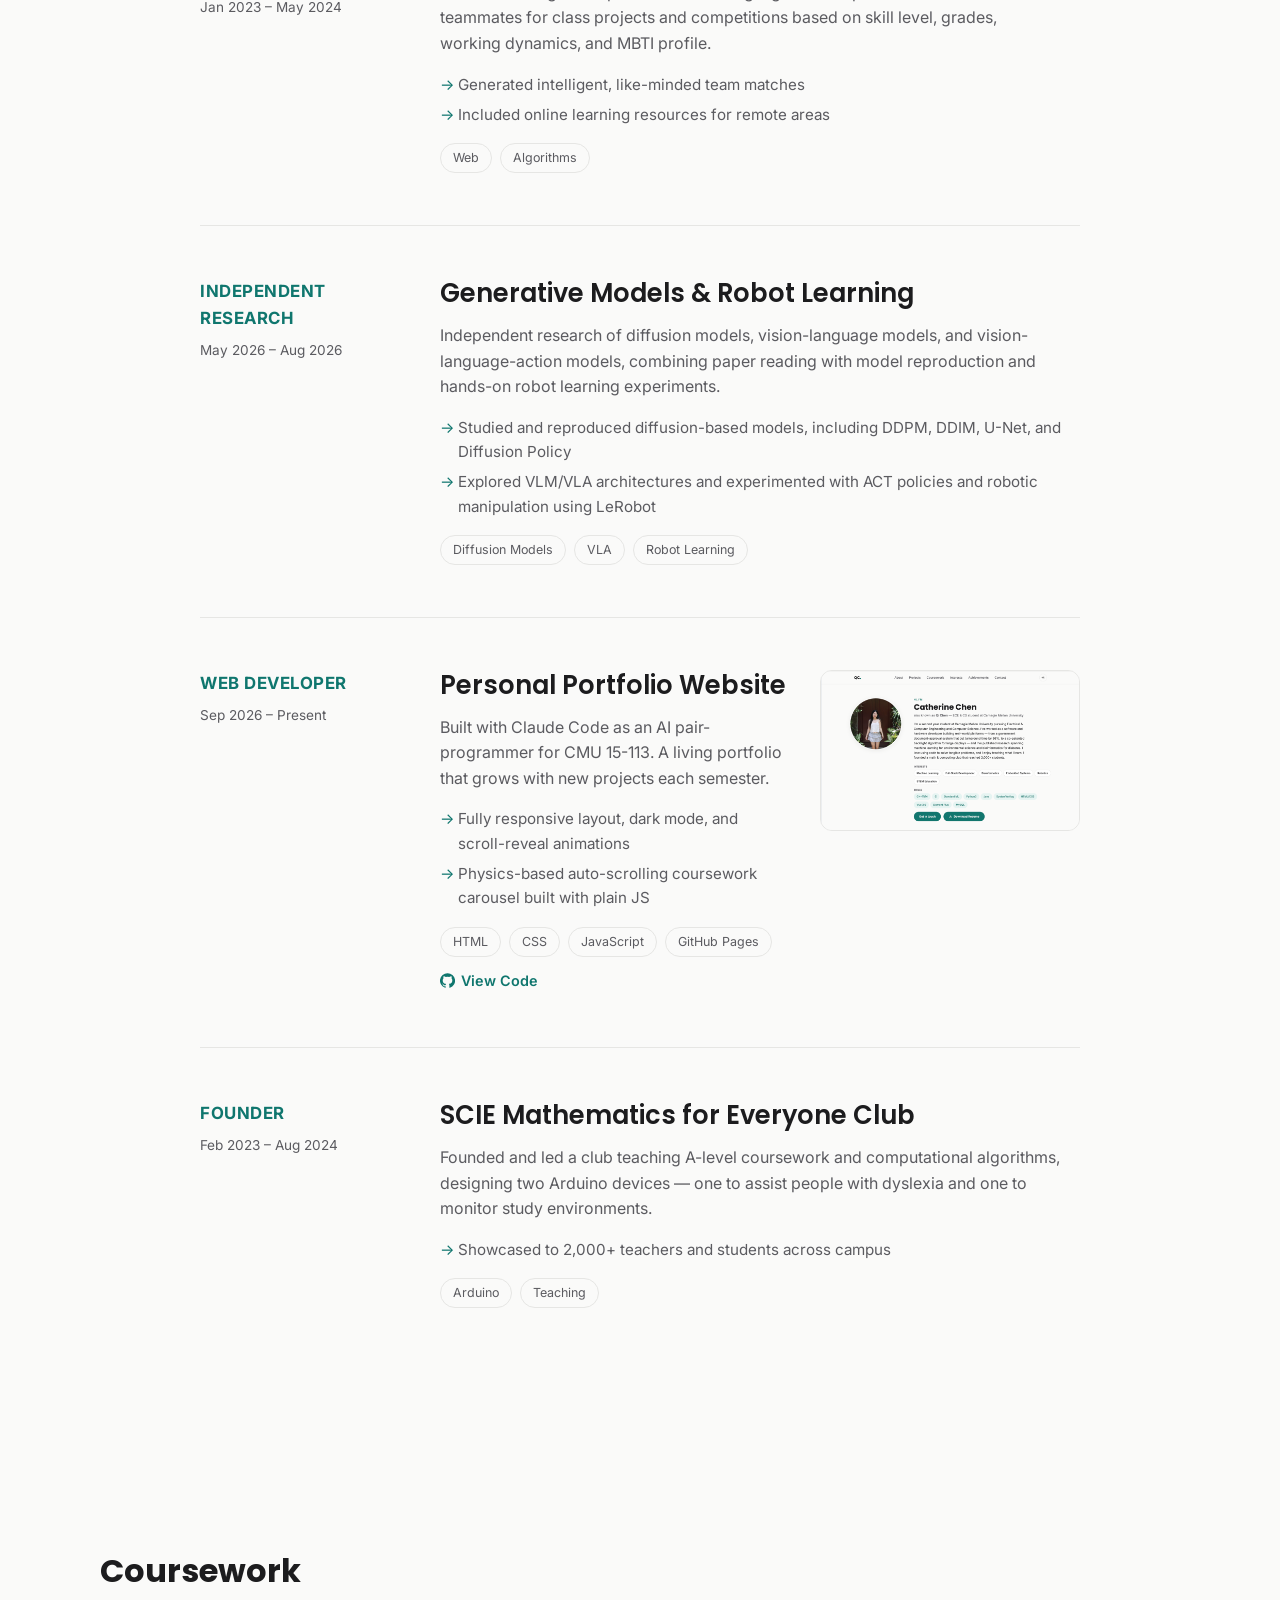
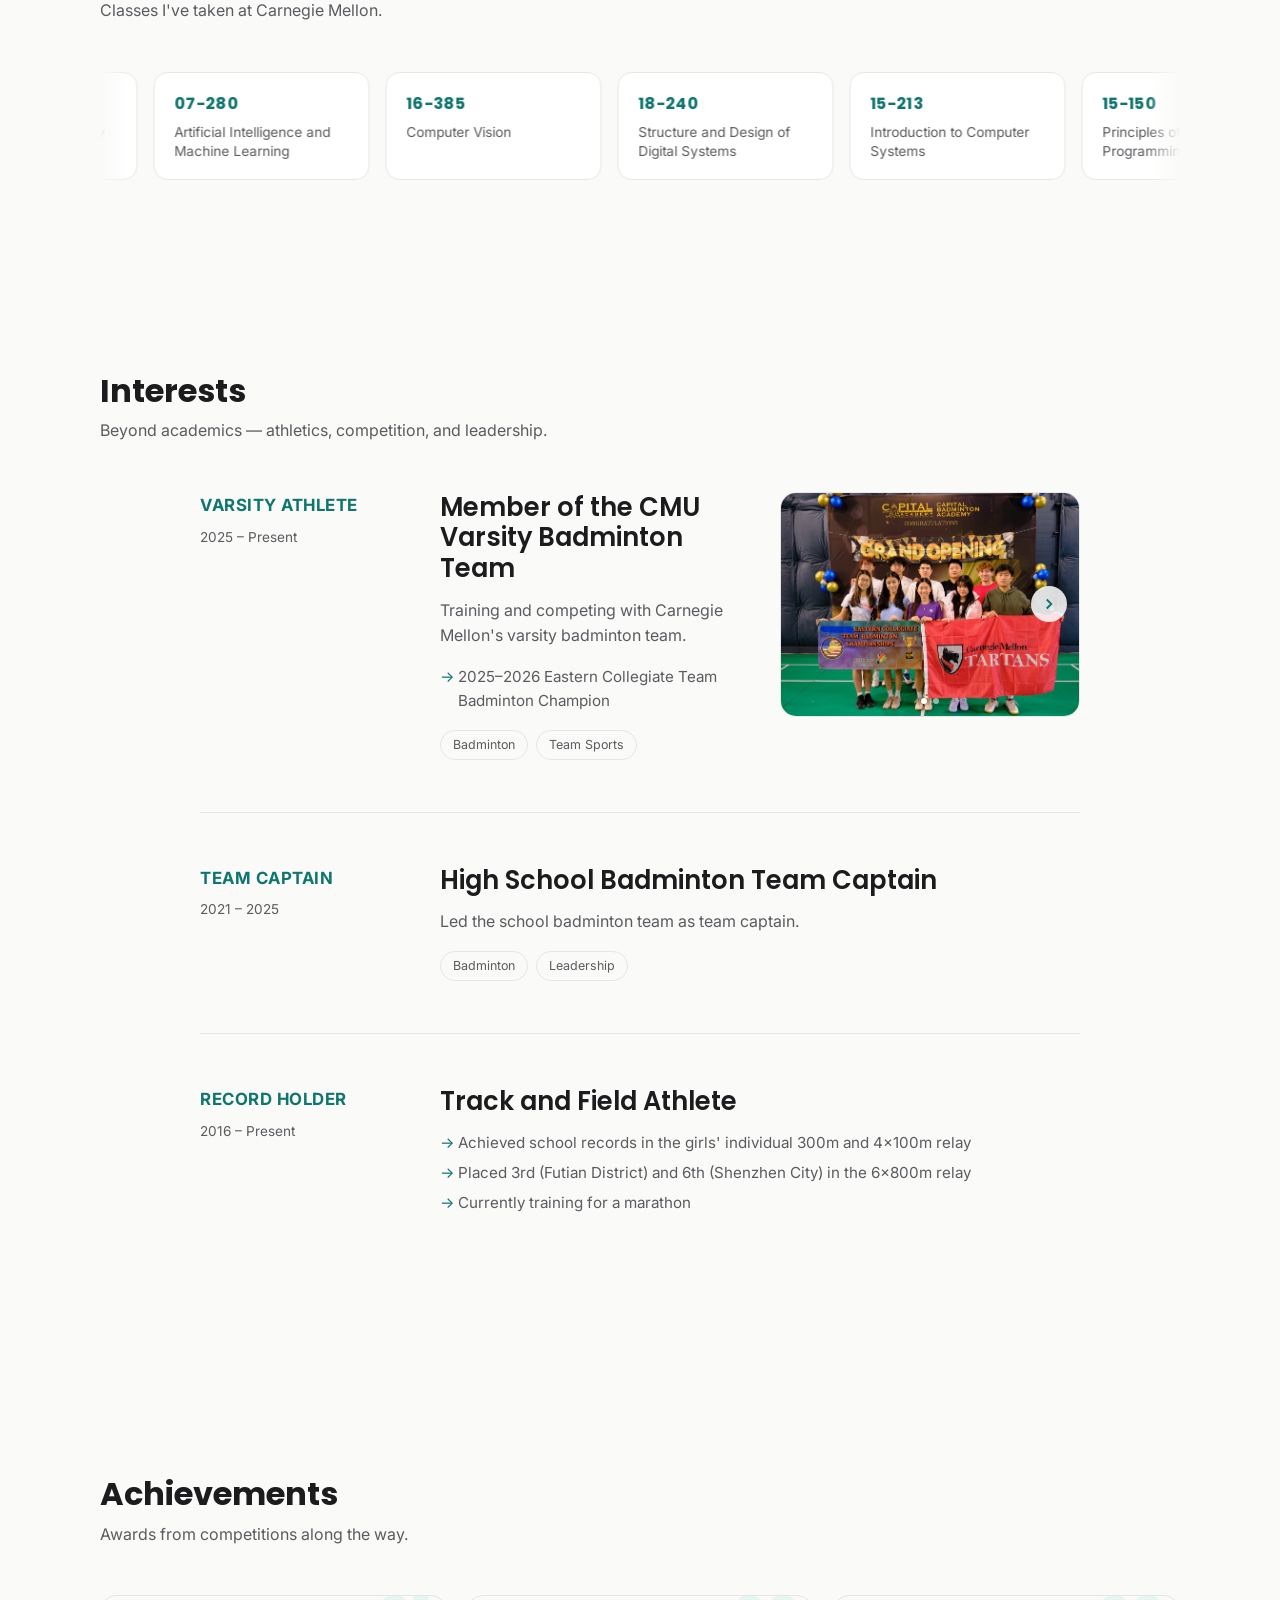
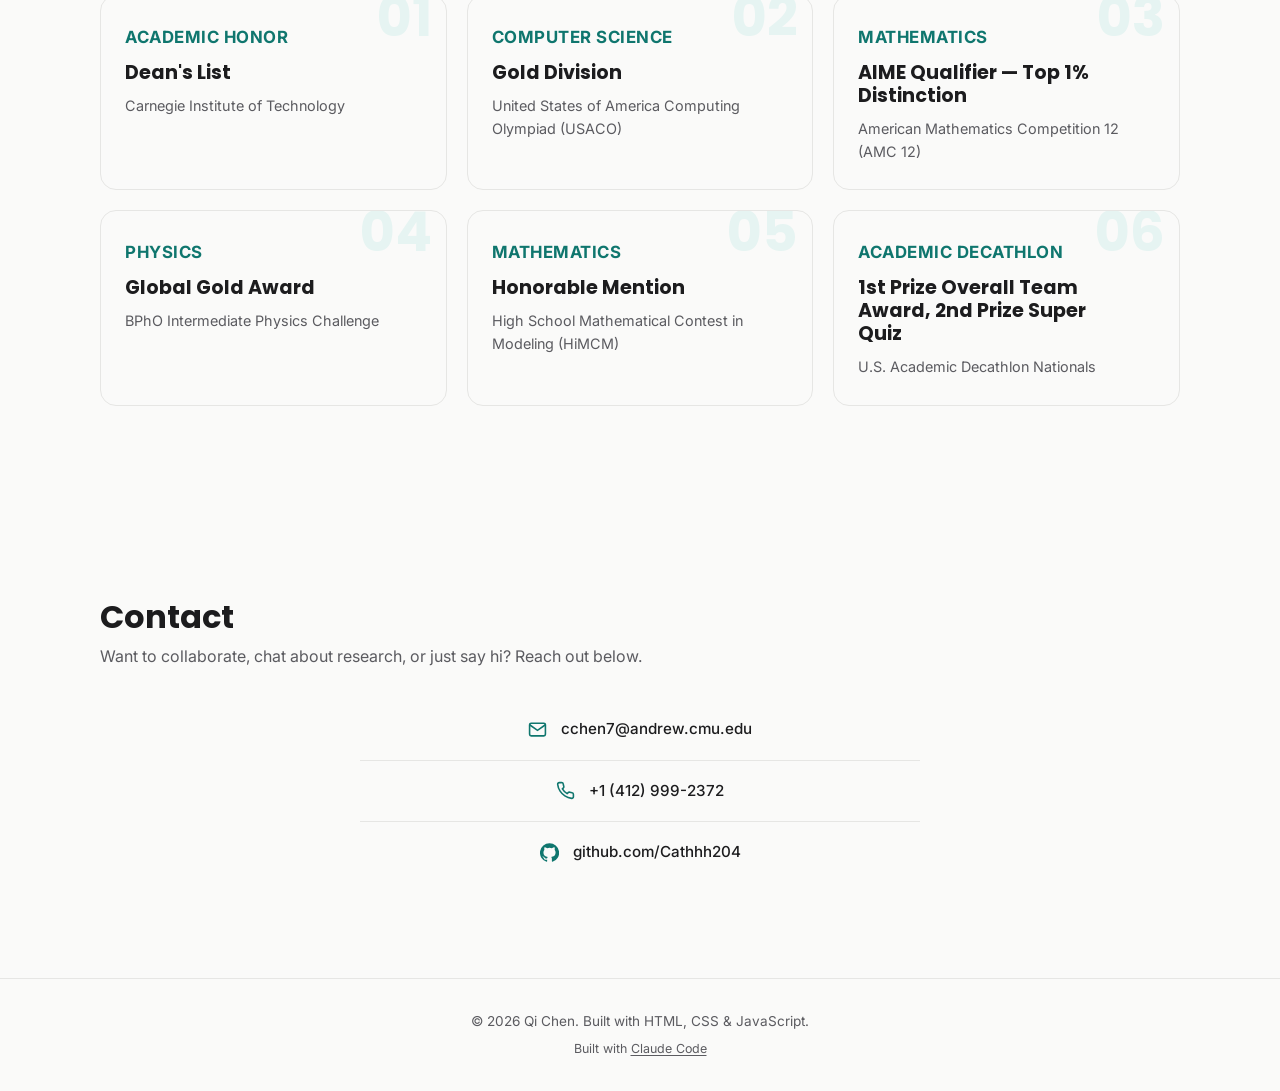
==== commit dfb4dae9: "Add game README, portfolio link, and AI credit" ====
--- a/index.html
+++ b/index.html
@@ -209,7 +209,27 @@
 
       <h3 class="group-heading reveal">Projects</h3>
       <div class="project-list">
-
+                <article class="project-item reveal">
+          <div class="project-meta">
+            <span class="project-tag">Course Project</span>
+            <span class="project-period">Sep 2026</span>
+          </div>
+          <div class="project-body">
+            <h3>Scotty Crossing</h3>
+            <p>A Crossy Road clone built with plain Canvas 2D, using a chunky isometric
+              projection to fake a 2.5D look. Hop across roads and rivers, dodge traffic,
+              and ride logs to get as far as you can.</p>
+            <ul class="card-highlights">
+              <li>Endless procedurally generated lanes with ramping difficulty</li>
+              <li>No libraries or build step — runs as a static page</li>
+            </ul>
+            <div class="card-footer-tags">
+              <span class="tag">JavaScript</span><span class="tag">Canvas</span><span class="tag">Game</span>
+            </div>
+            <a class="project-link" href="crossy-road/">Play the game →</a>
+          </div>
+        </article>
+        
         <article class="project-item reveal">
           <div class="project-meta">
             <span class="project-tag">Full-Stack Developer</span>
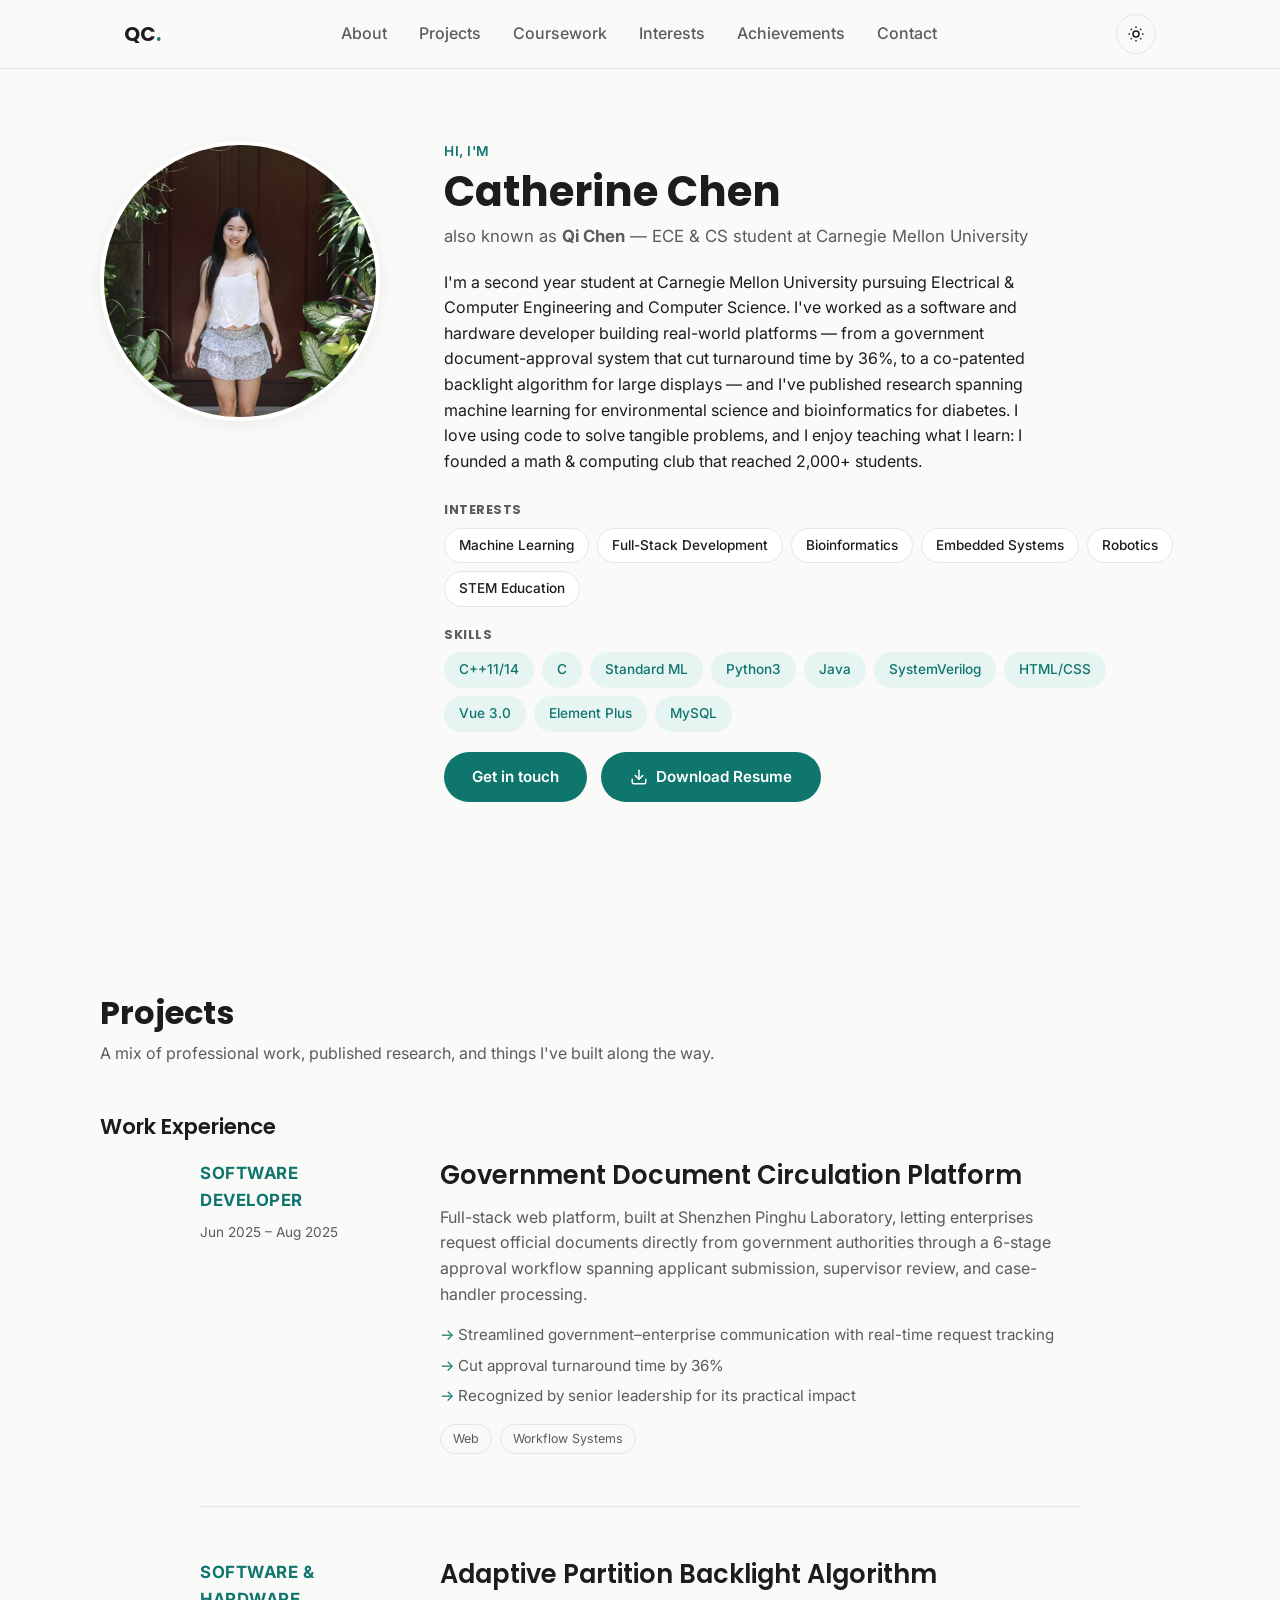
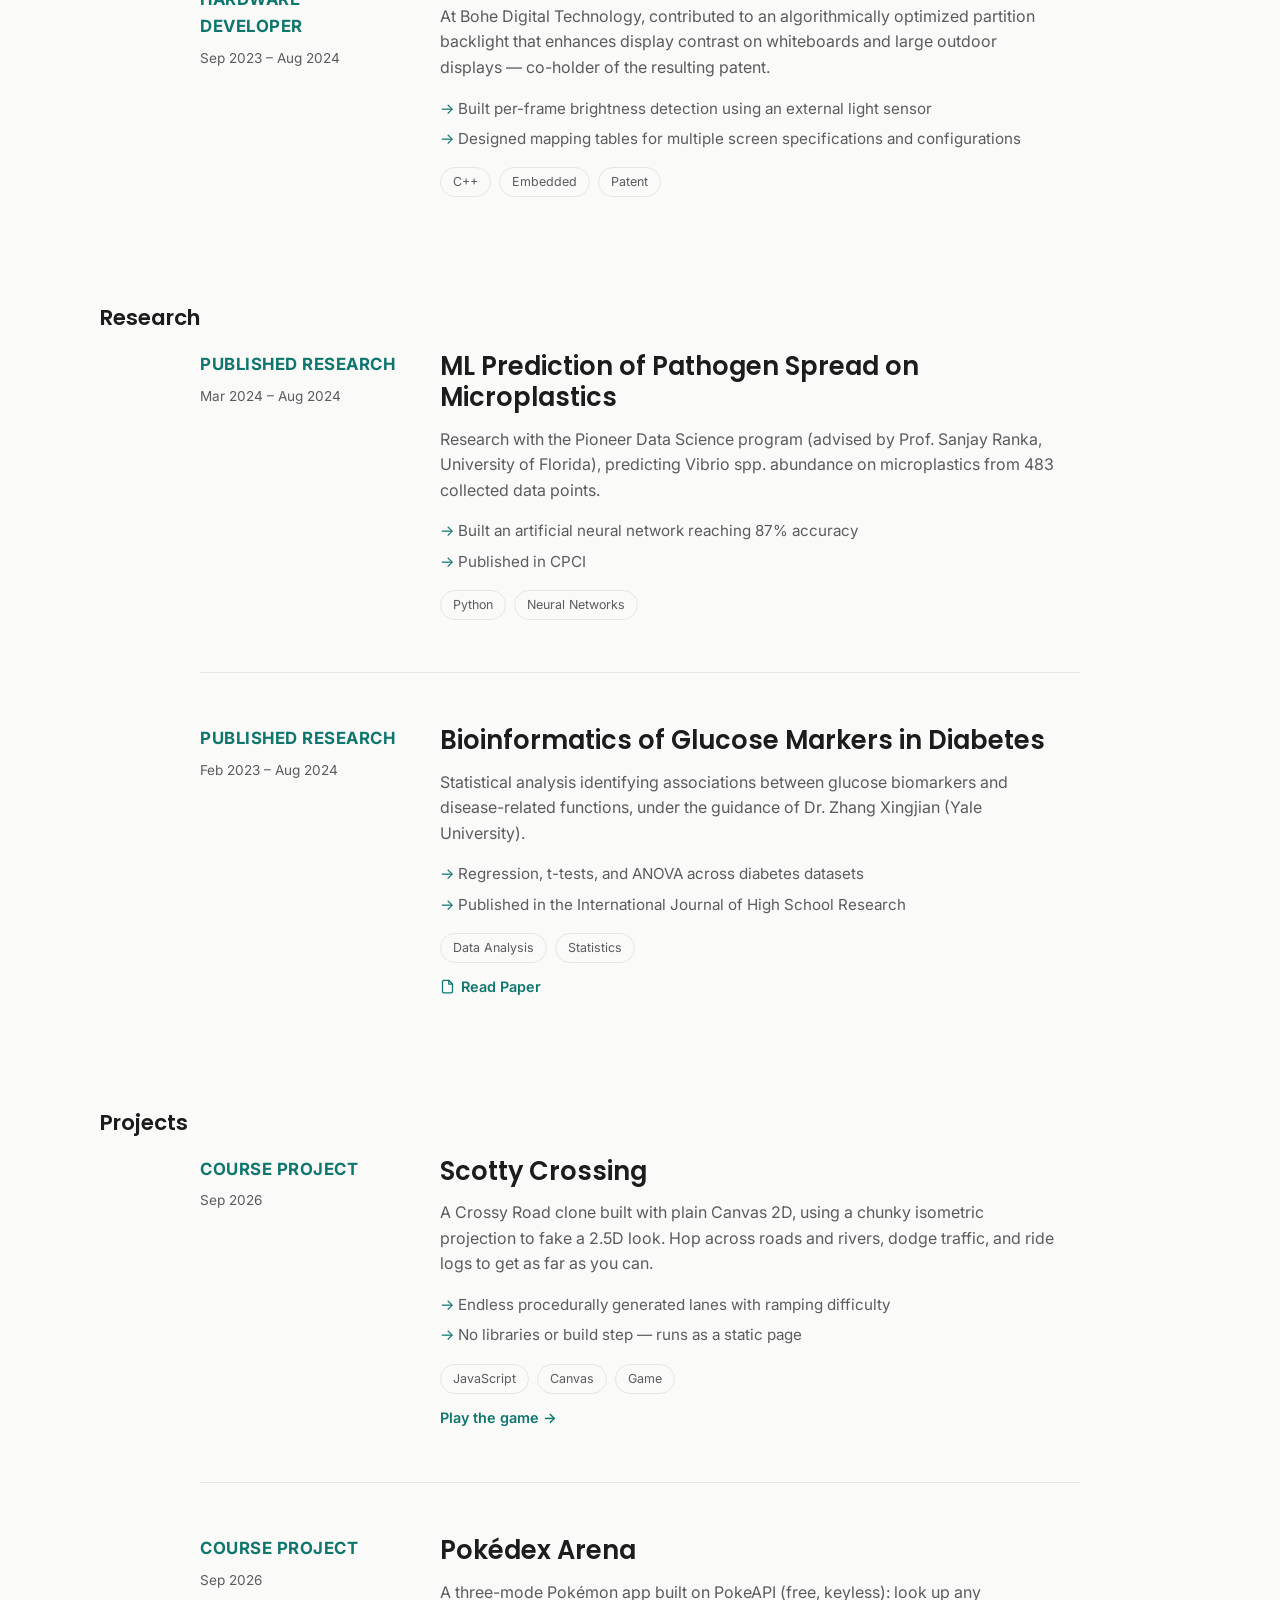
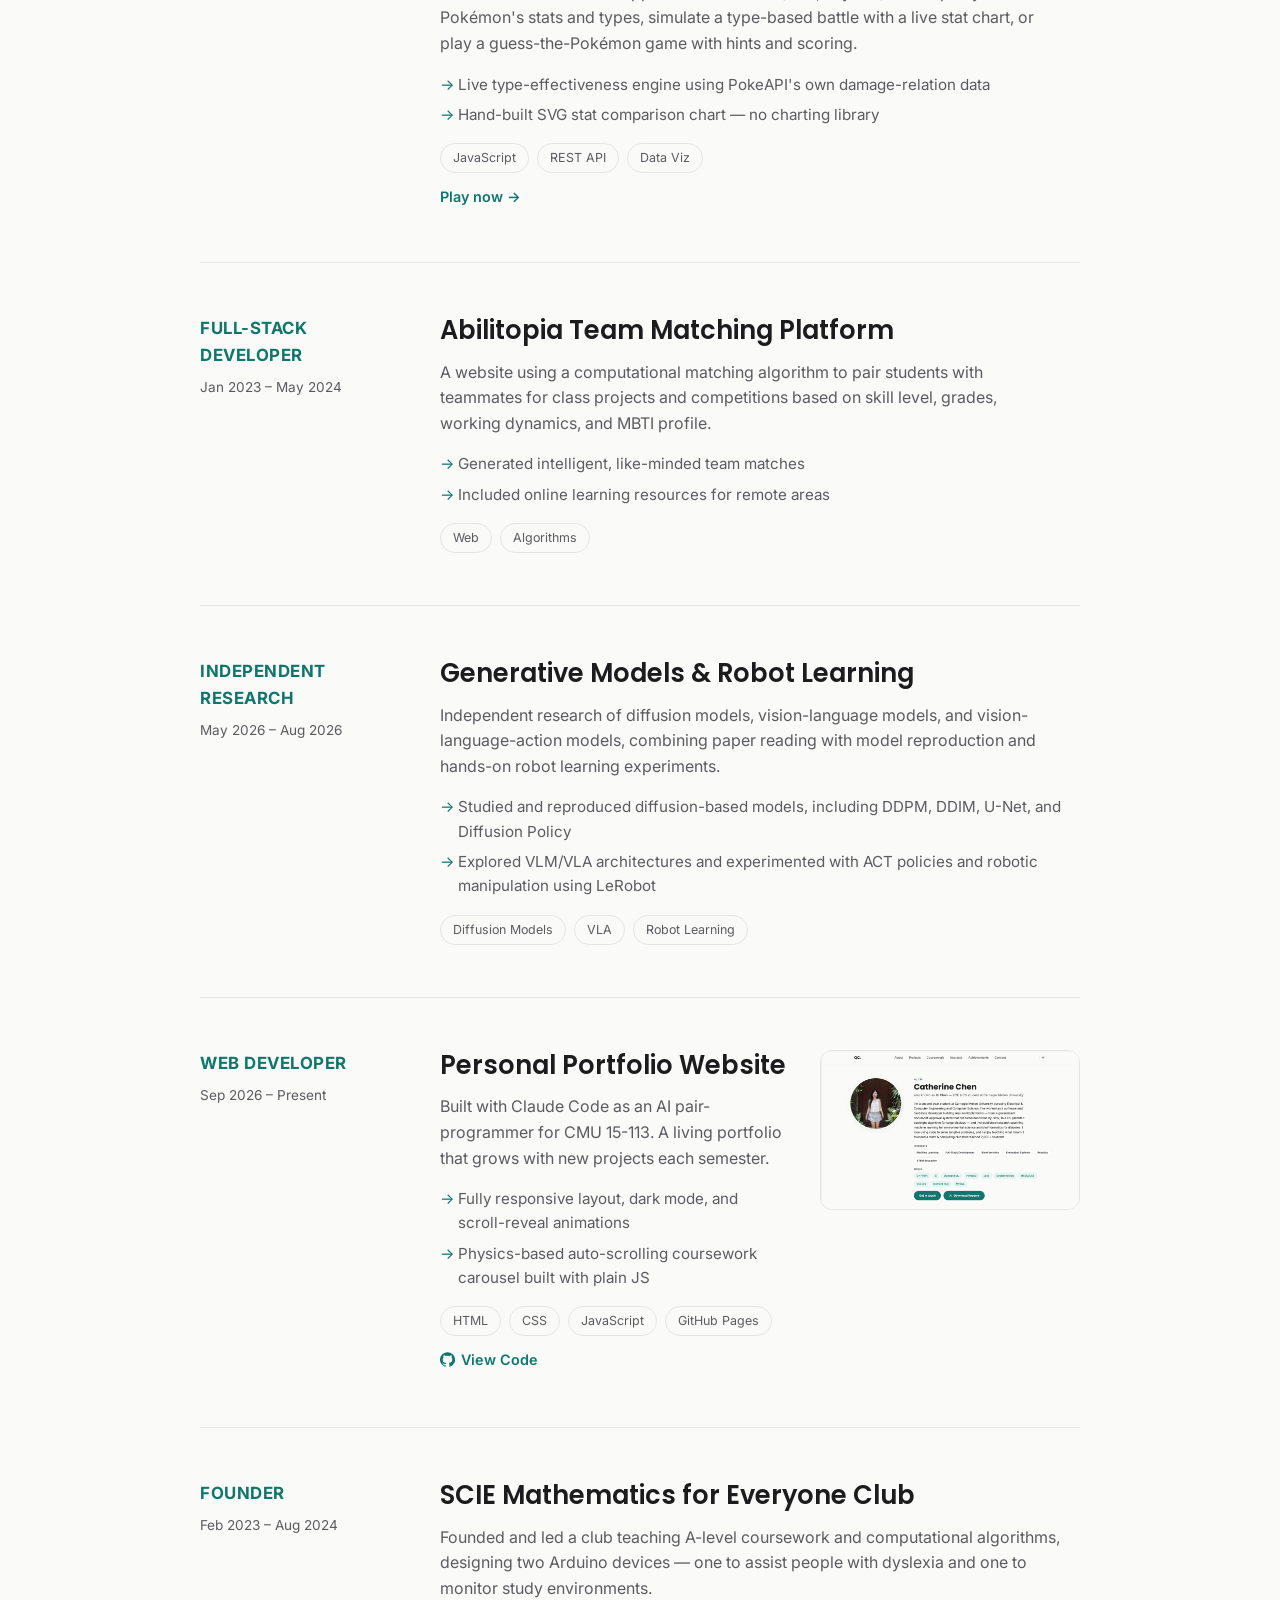
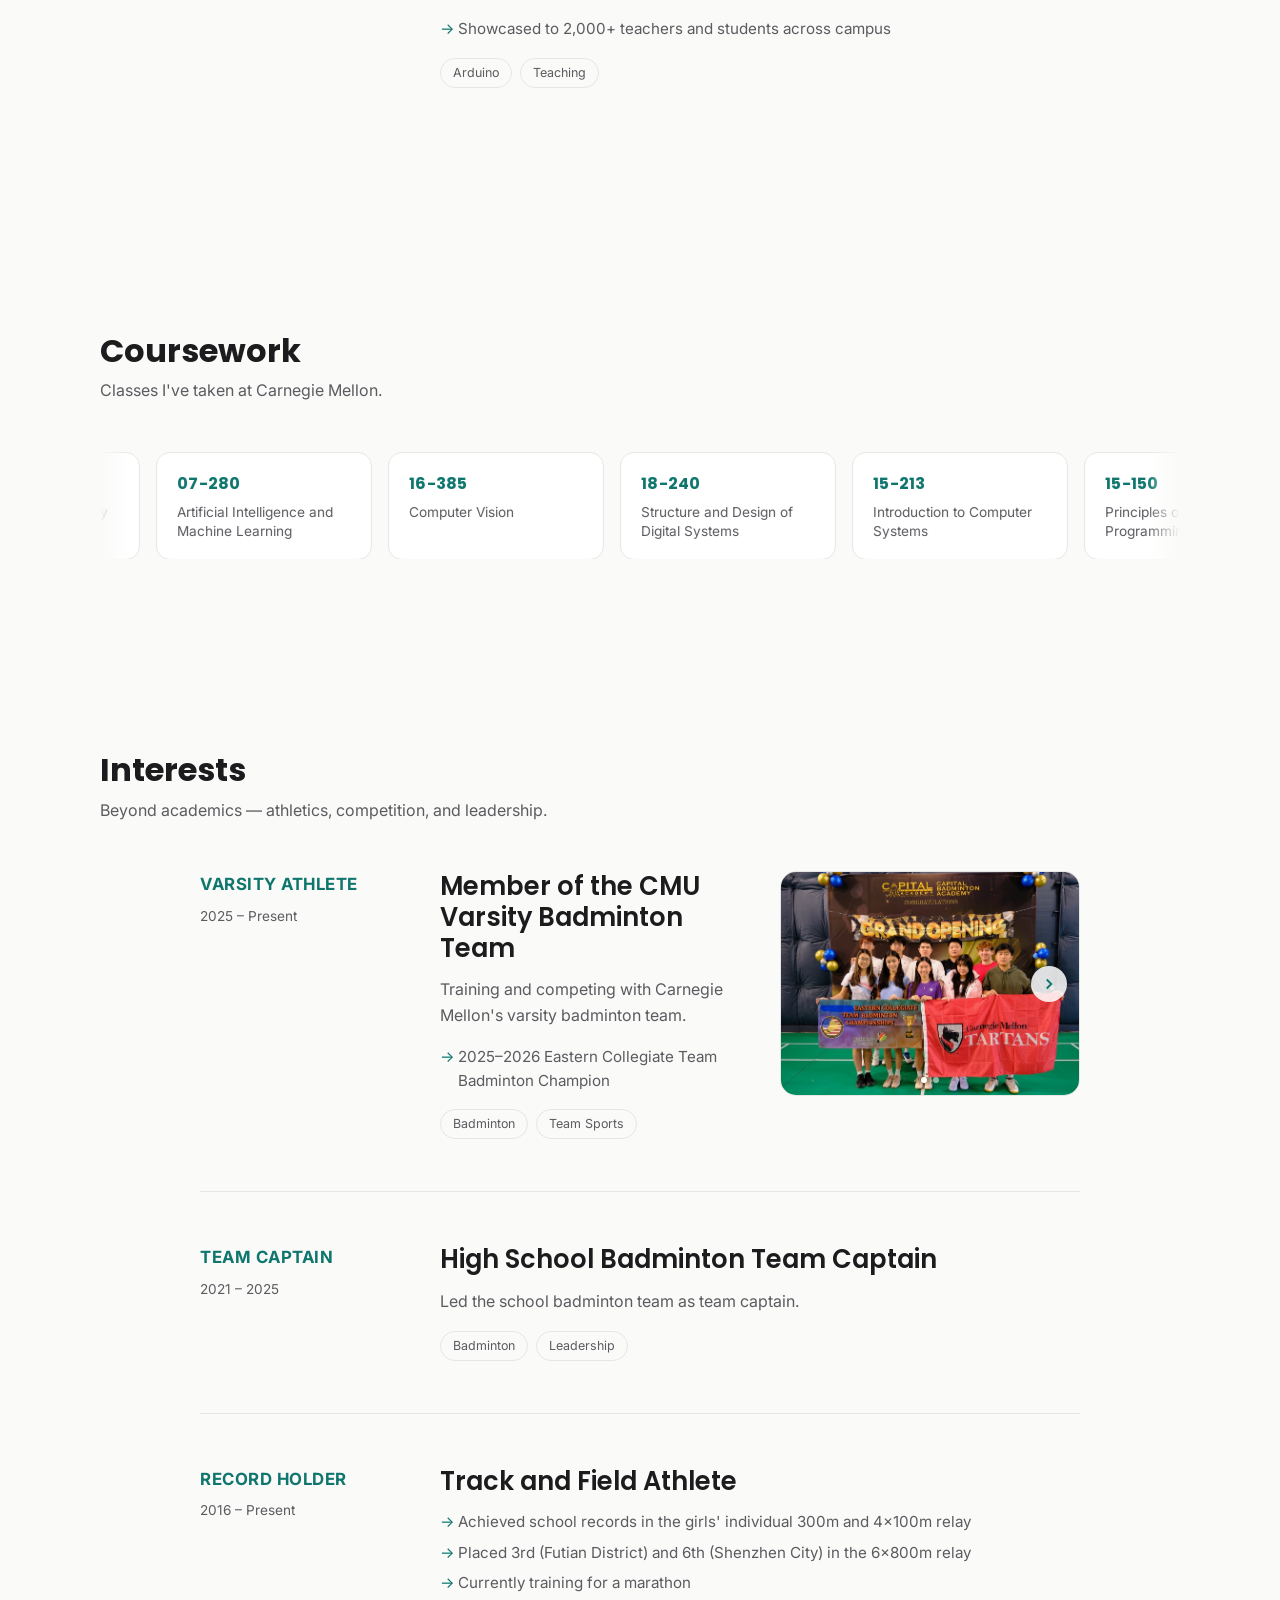
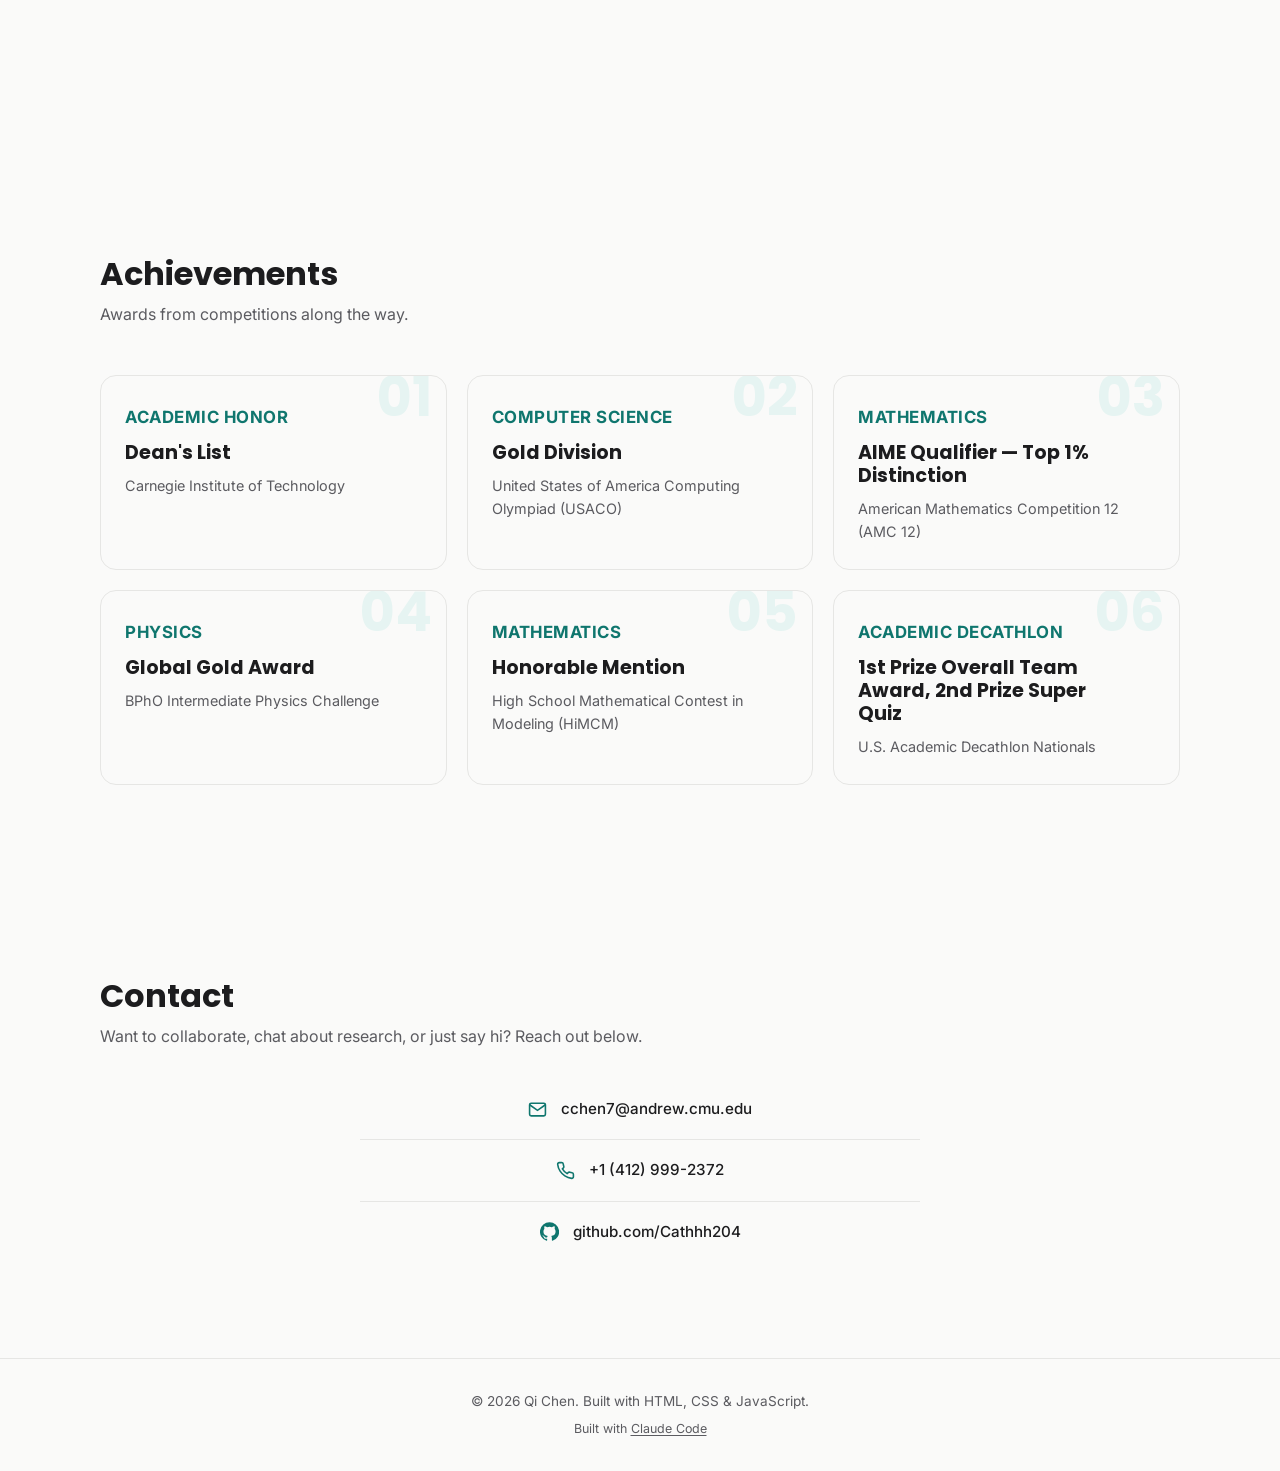
==== commit bdf5a263: "Add Pokédex Arena (HW3: Explore an API) Three-mode PokeAPI app: Pokédex lookup, a type-based battle " ====
--- a/index.html
+++ b/index.html
@@ -229,7 +229,28 @@
             <a class="project-link" href="crossy-road/">Play the game →</a>
           </div>
         </article>
-        
+
+        <article class="project-item reveal">
+          <div class="project-meta">
+            <span class="project-tag">Course Project</span>
+            <span class="project-period">Sep 2026</span>
+          </div>
+          <div class="project-body">
+            <h3>Pokédex Arena</h3>
+            <p>A three-mode Pokémon app built on PokeAPI (free, keyless): look up any Pokémon's stats and
+              types, simulate a type-based battle with a live stat chart, or play a guess-the-Pokémon game
+              with hints and scoring.</p>
+            <ul class="card-highlights">
+              <li>Live type-effectiveness engine using PokeAPI's own damage-relation data</li>
+              <li>Hand-built SVG stat comparison chart — no charting library</li>
+            </ul>
+            <div class="card-footer-tags">
+              <span class="tag">JavaScript</span><span class="tag">REST API</span><span class="tag">Data Viz</span>
+            </div>
+            <a class="project-link" href="pokedex-arena/">Play now →</a>
+          </div>
+        </article>
+
         <article class="project-item reveal">
           <div class="project-meta">
             <span class="project-tag">Full-Stack Developer</span>
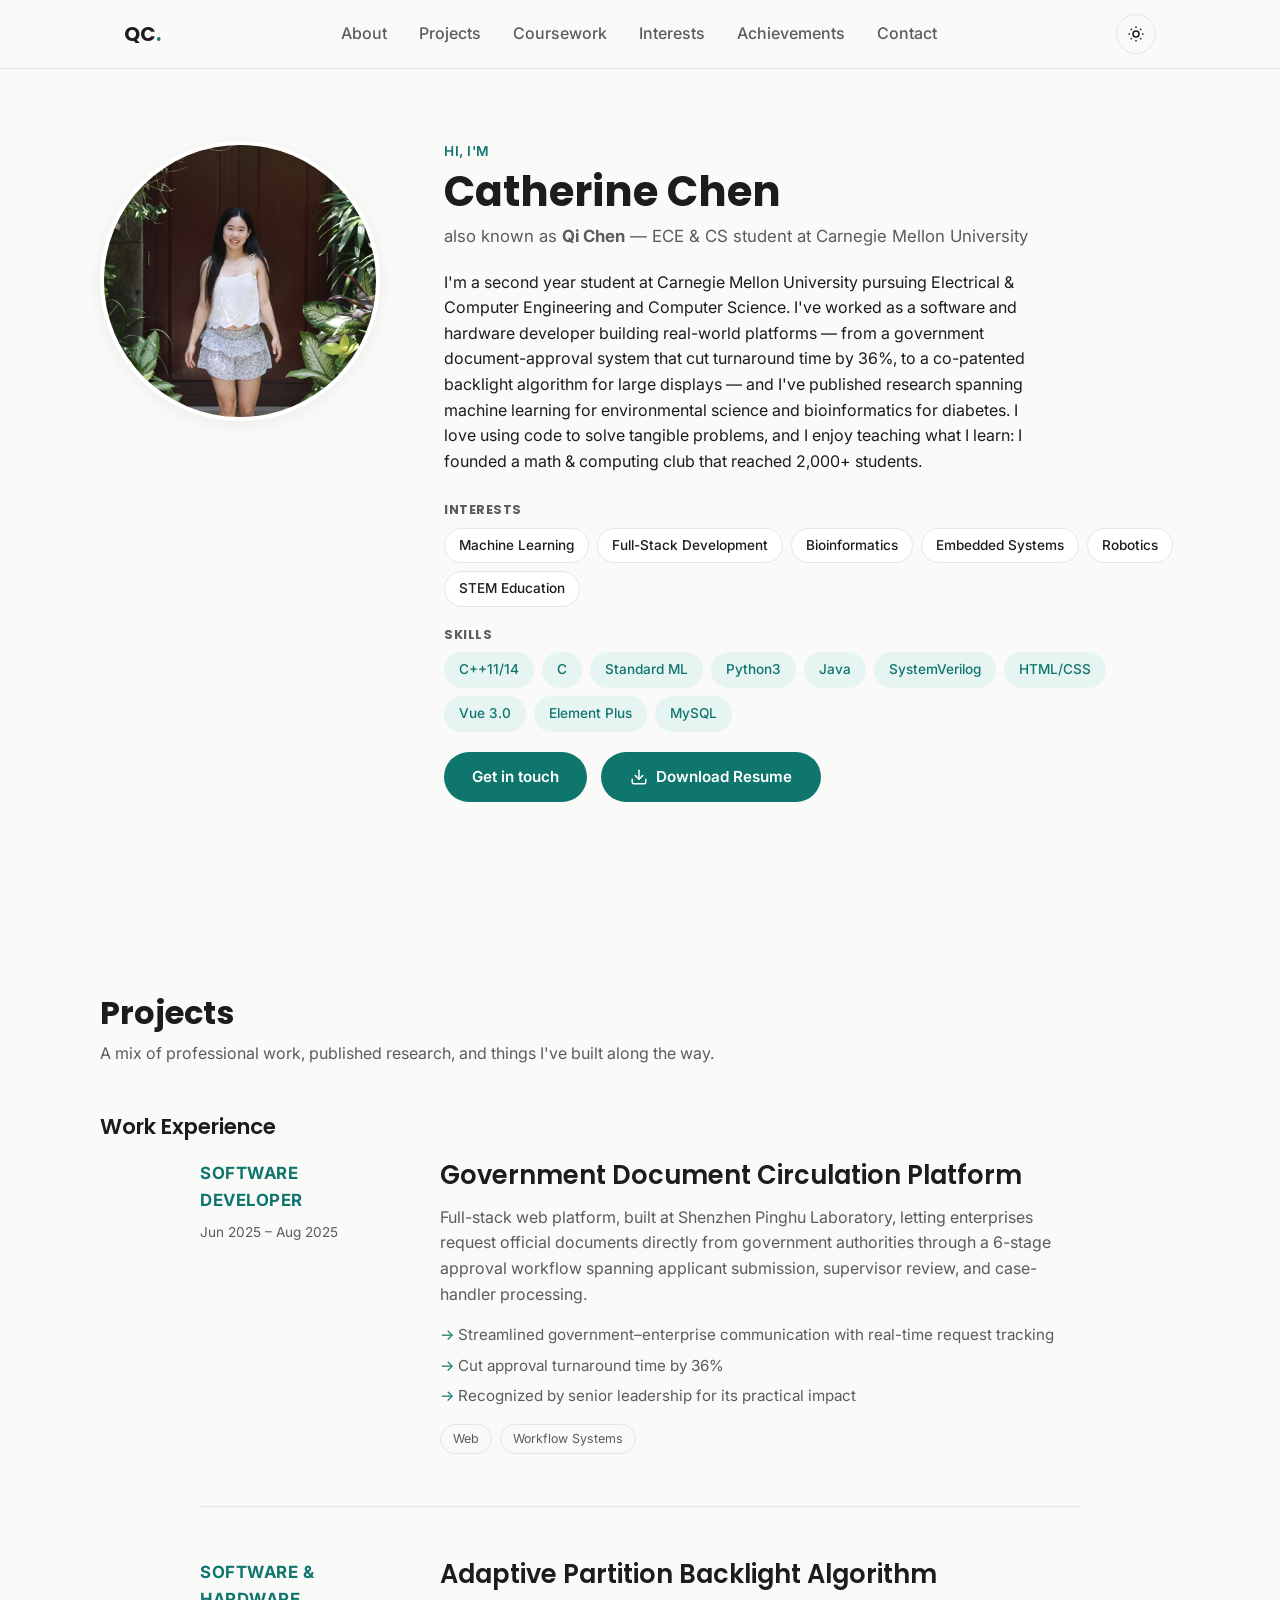
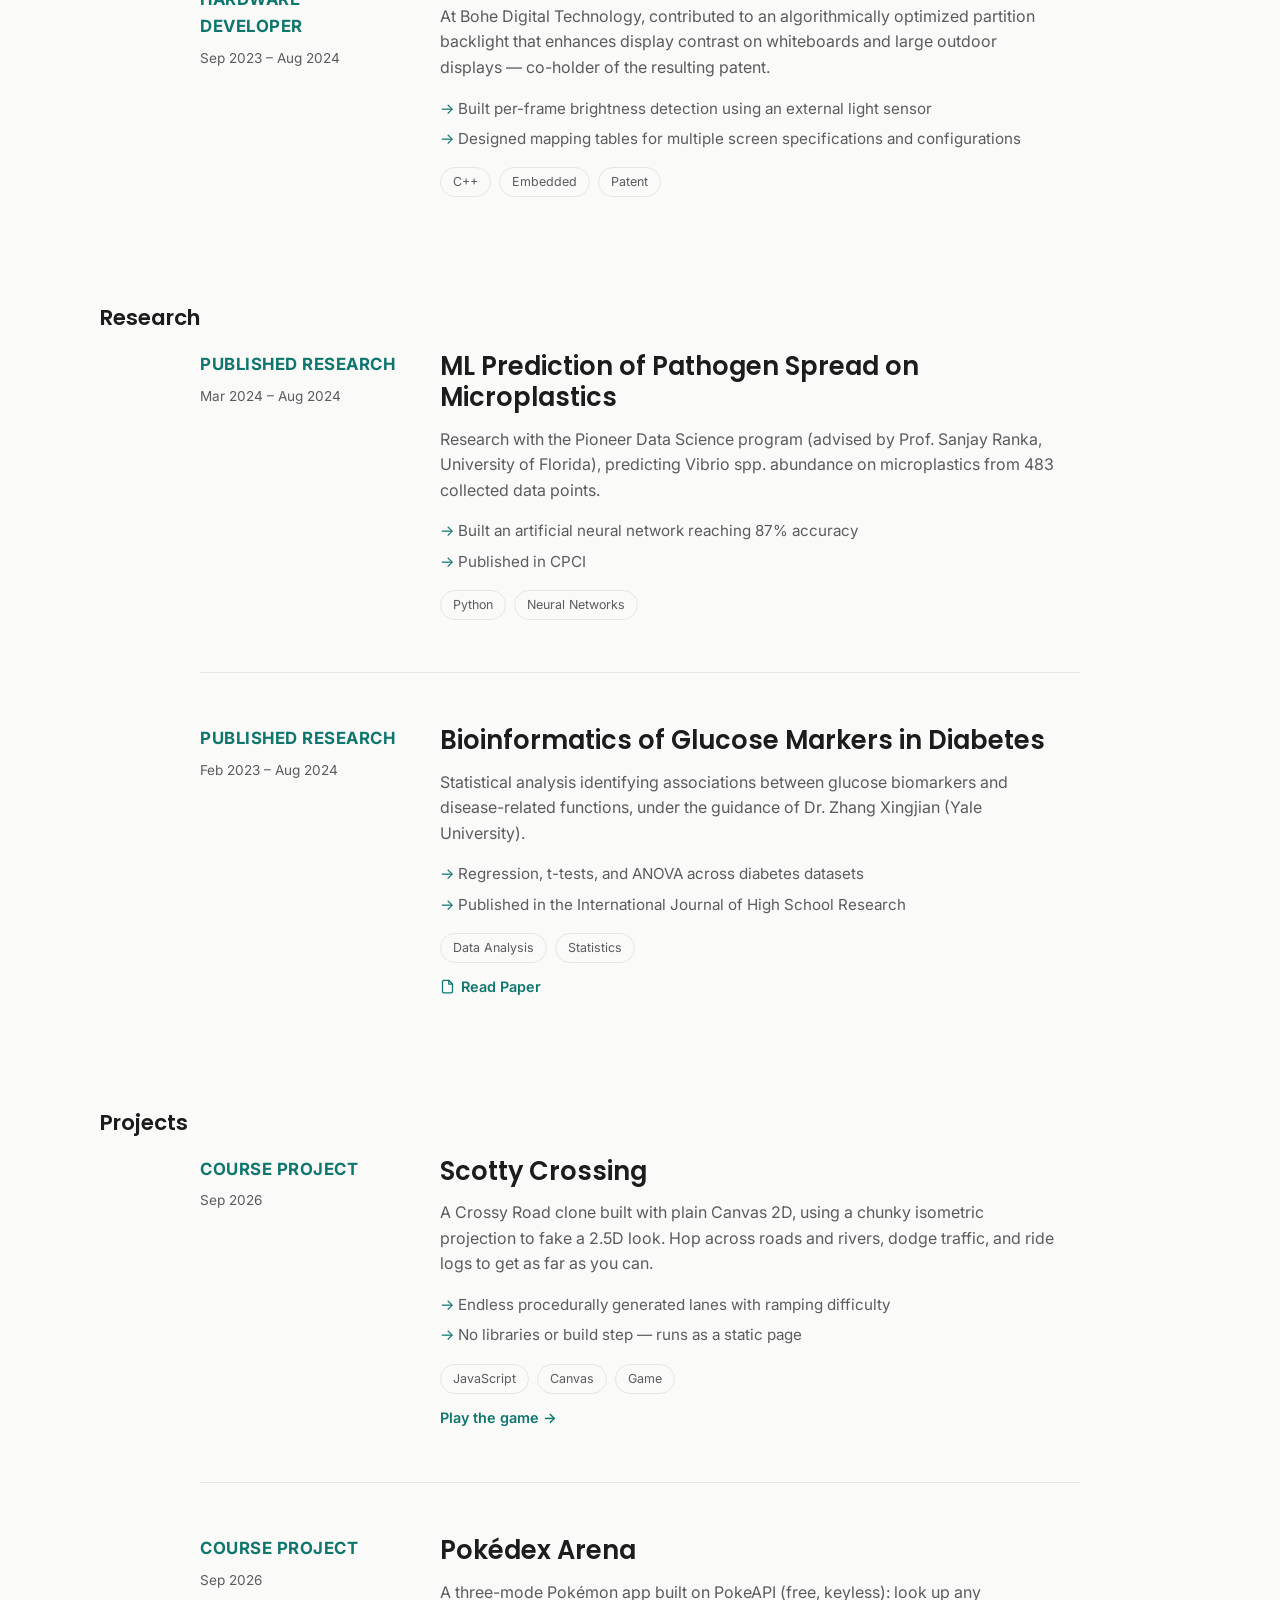
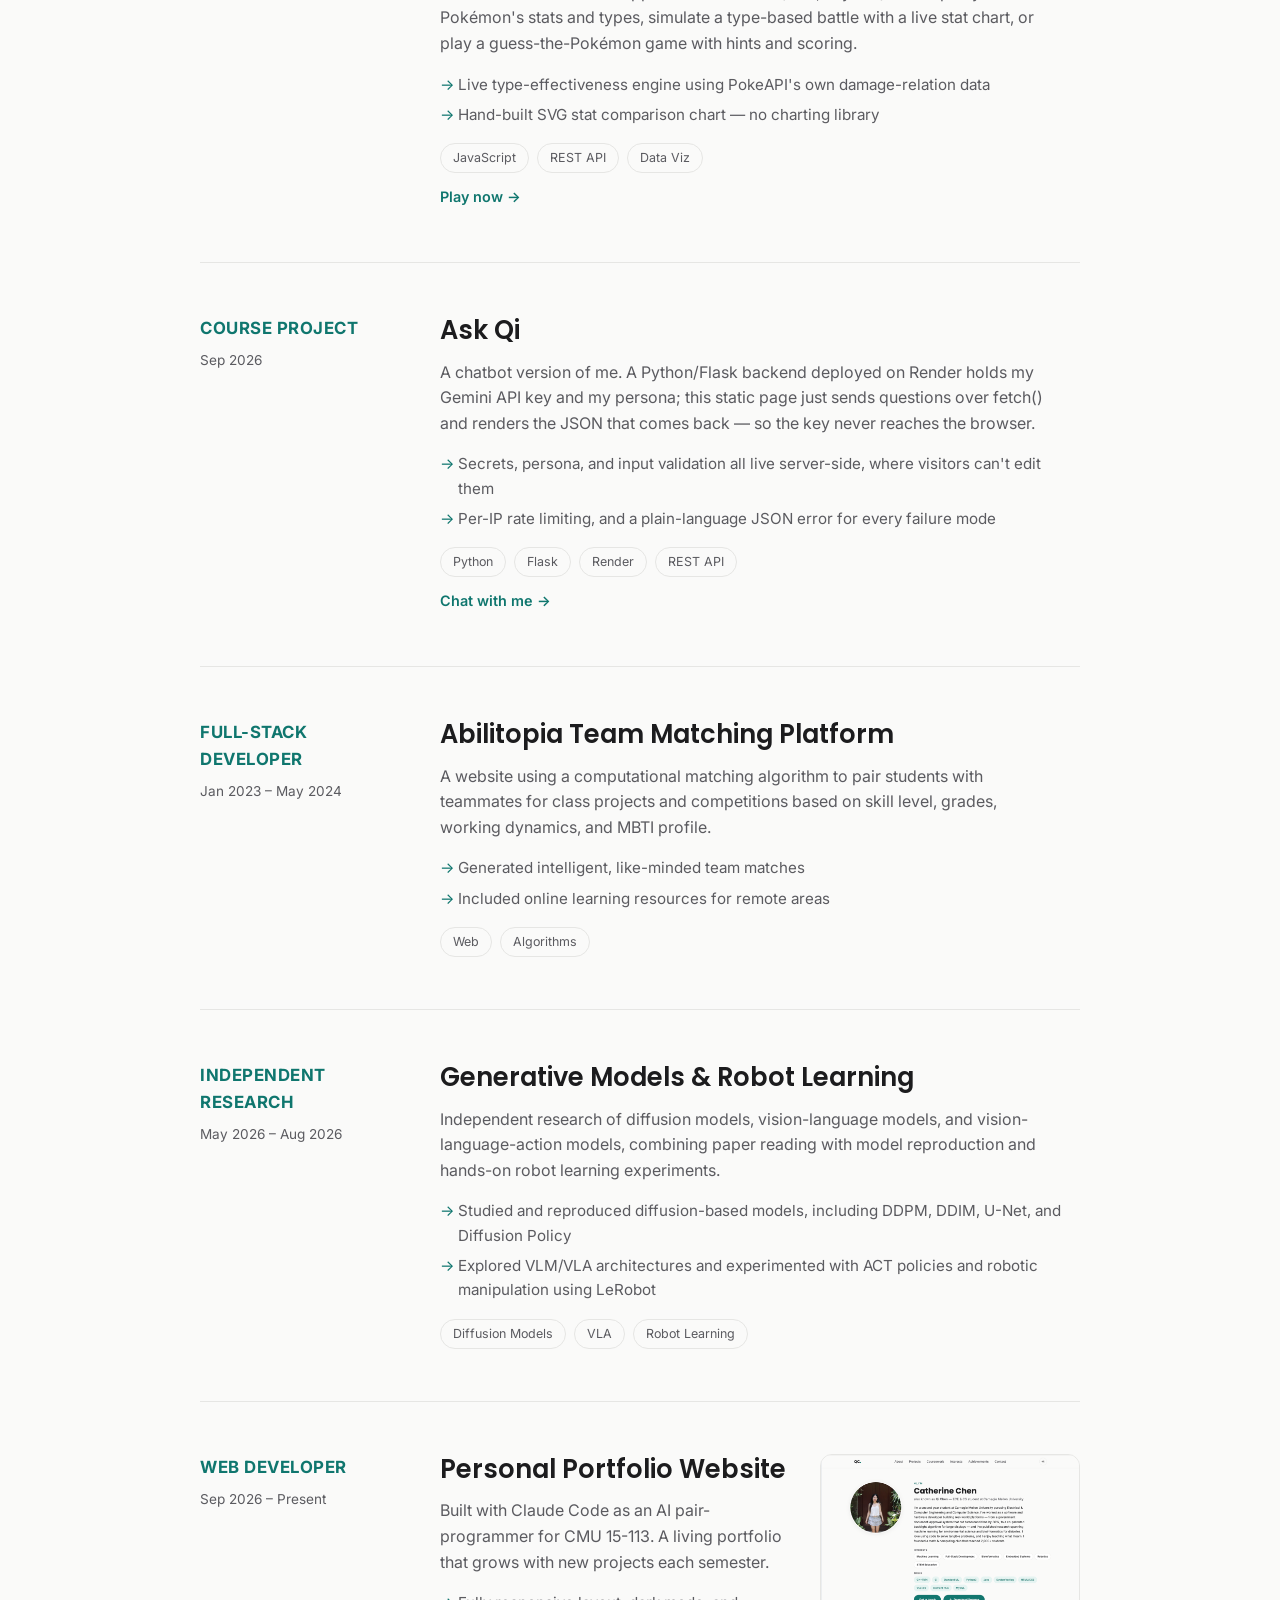
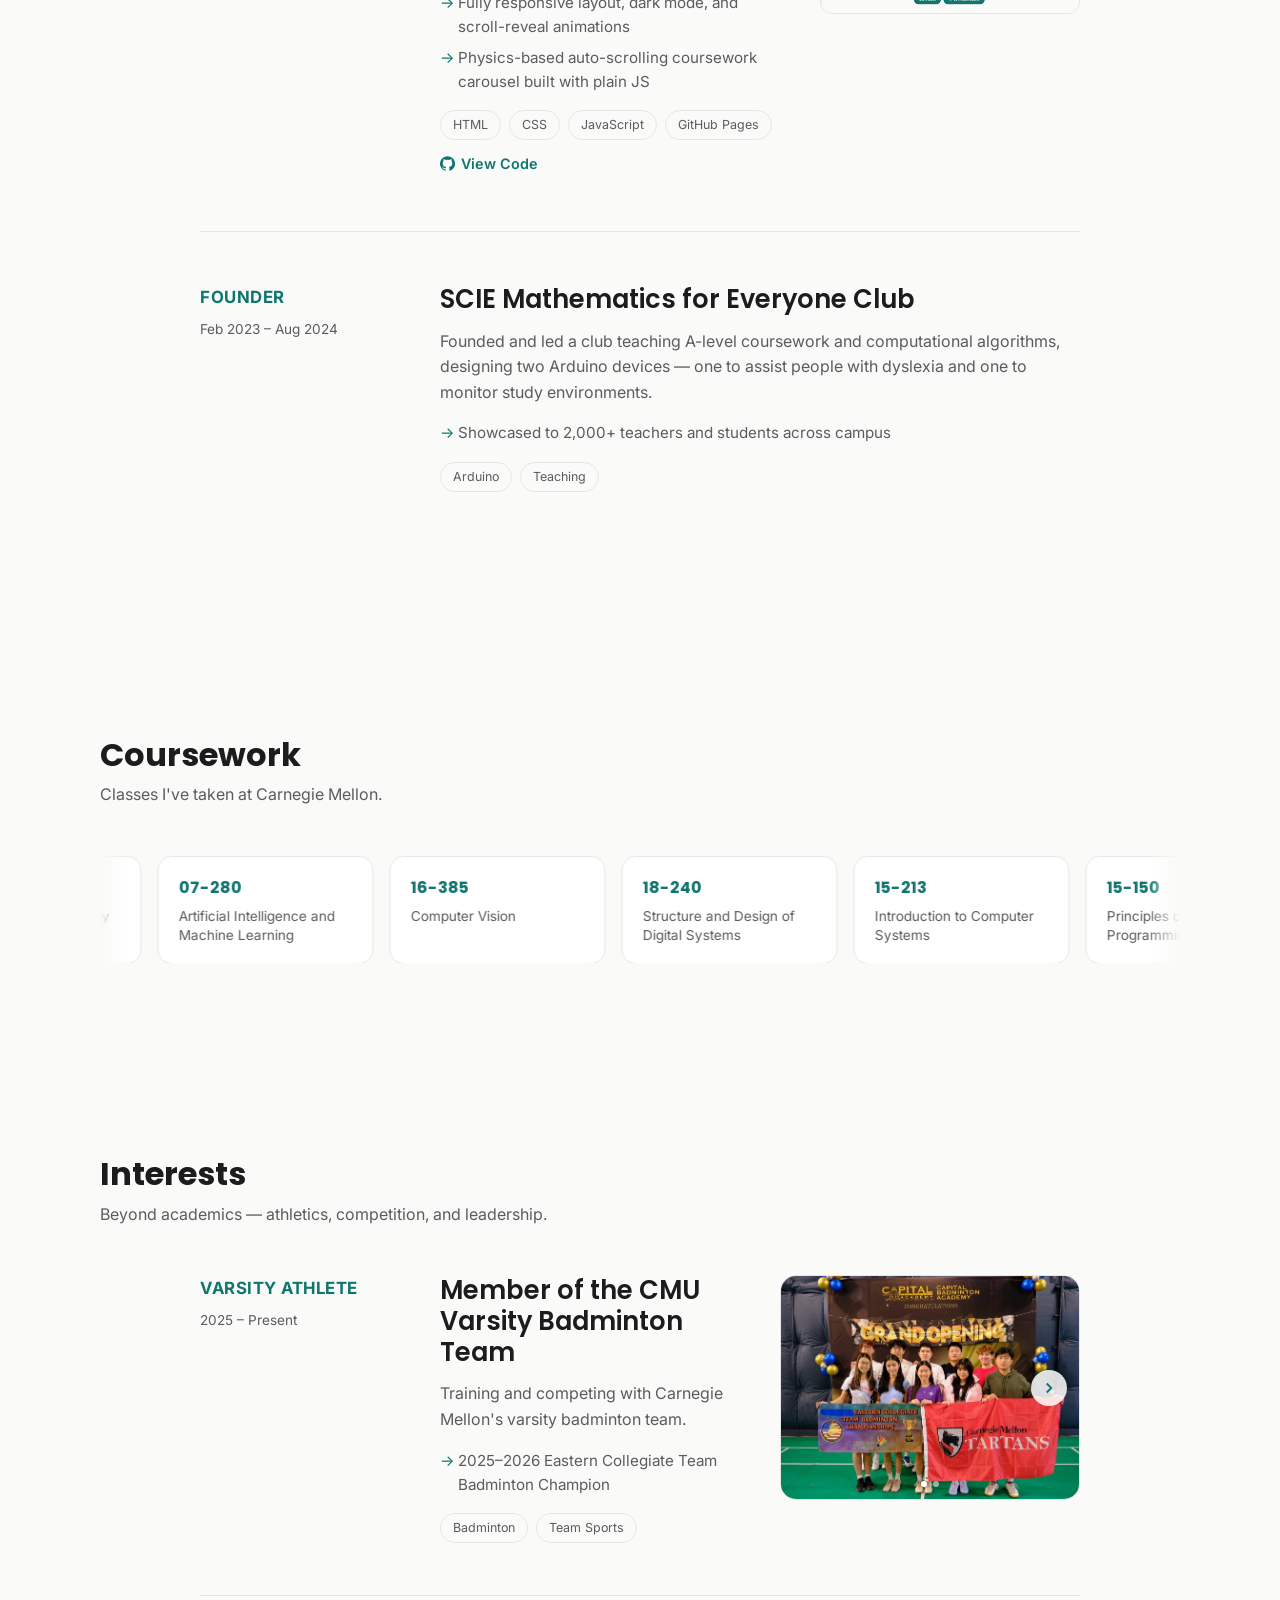
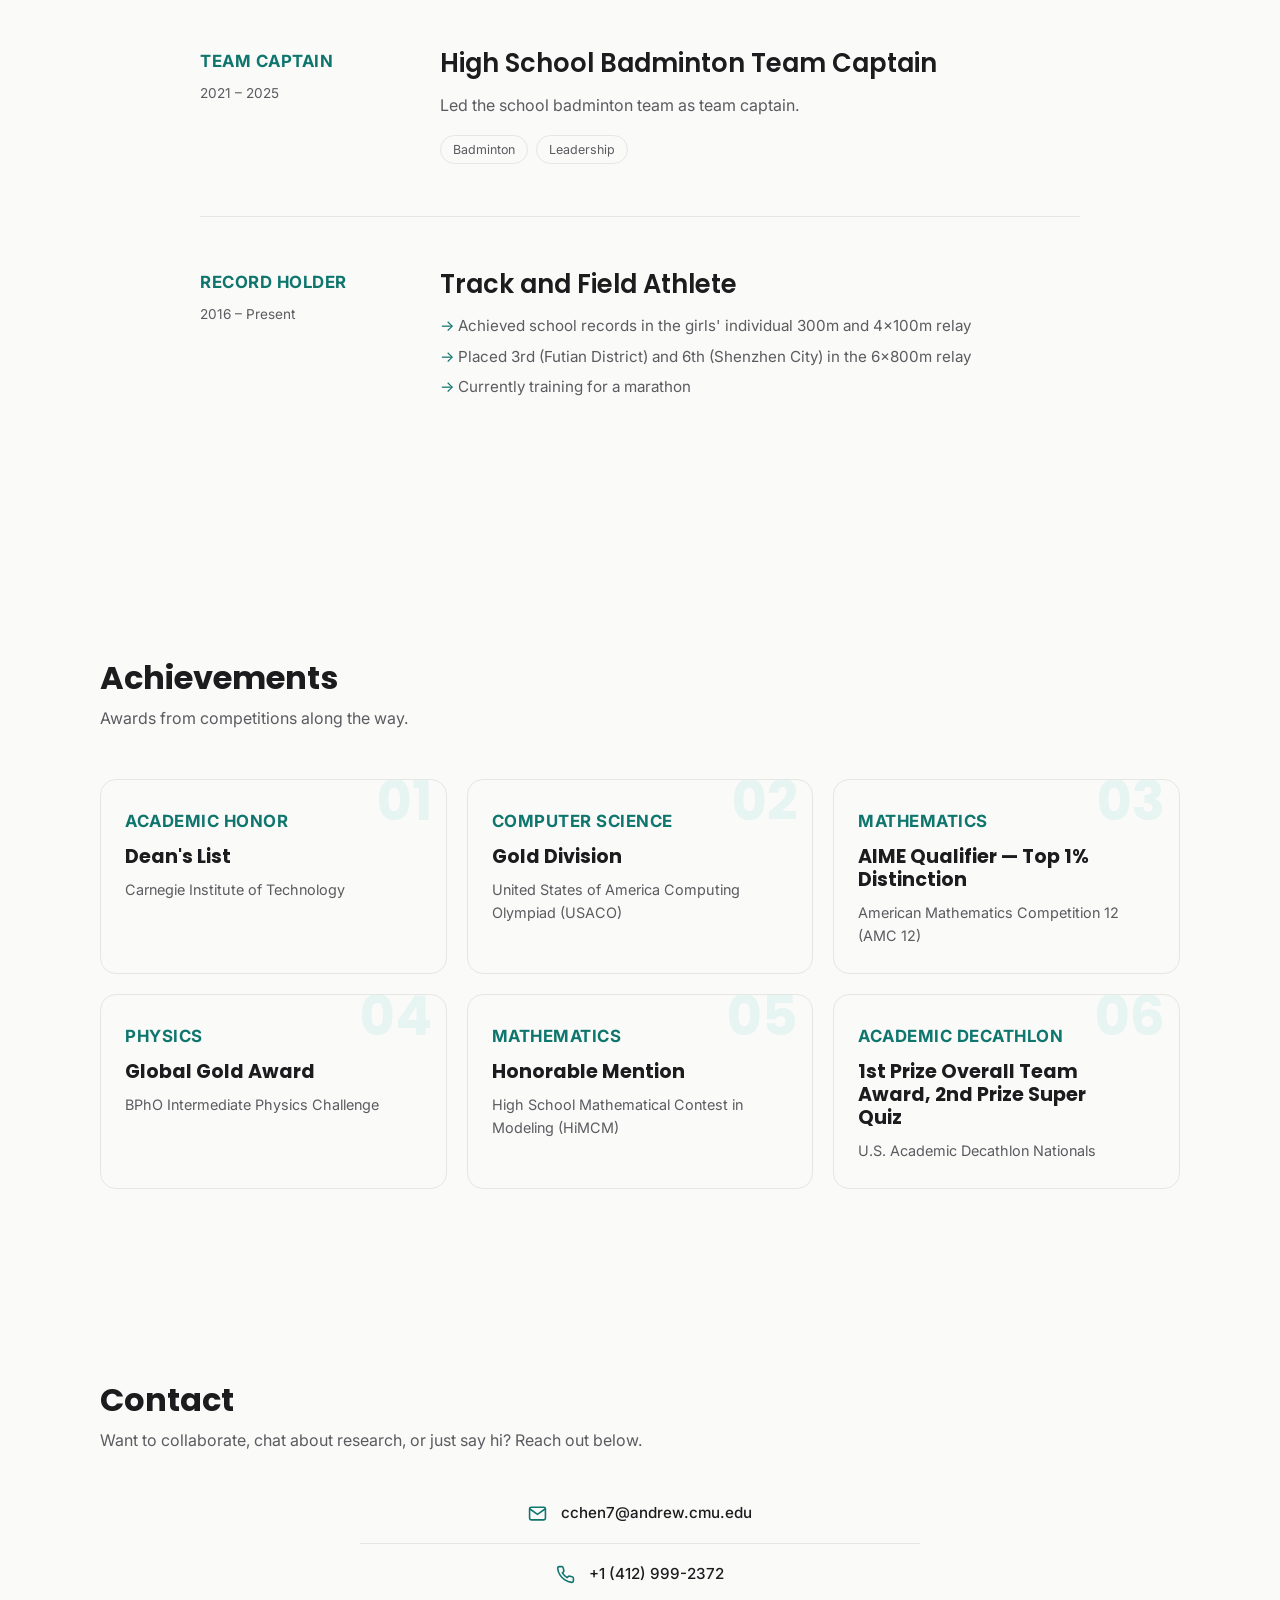
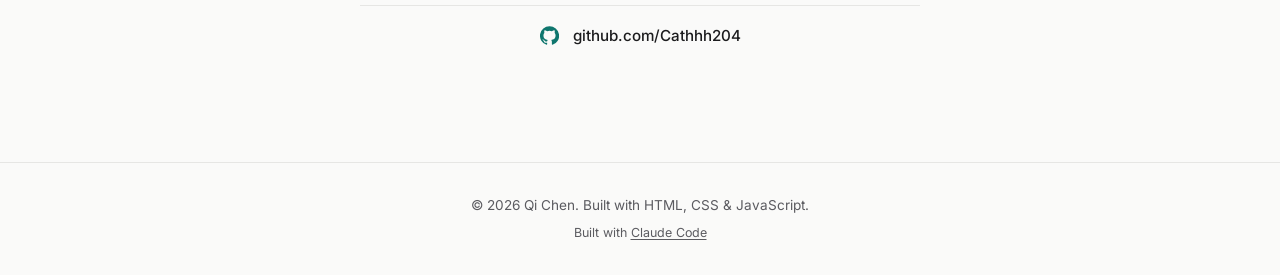
==== commit 20c268a7: "Add Ask Qi chatbot frontend (HW4: Backend + Frontend) Static HTML/CSS/JS page that talks to the Flas" ====
--- a/index.html
+++ b/index.html
@@ -253,6 +253,27 @@
 
         <article class="project-item reveal">
           <div class="project-meta">
+            <span class="project-tag">Course Project</span>
+            <span class="project-period">Sep 2026</span>
+          </div>
+          <div class="project-body">
+            <h3>Ask Qi</h3>
+            <p>A chatbot version of me. A Python/Flask backend deployed on Render holds my Gemini
+              API key and my persona; this static page just sends questions over fetch() and renders
+              the JSON that comes back — so the key never reaches the browser.</p>
+            <ul class="card-highlights">
+              <li>Secrets, persona, and input validation all live server-side, where visitors can't edit them</li>
+              <li>Per-IP rate limiting, and a plain-language JSON error for every failure mode</li>
+            </ul>
+            <div class="card-footer-tags">
+              <span class="tag">Python</span><span class="tag">Flask</span><span class="tag">Render</span><span class="tag">REST API</span>
+            </div>
+            <a class="project-link" href="ask-qi/">Chat with me →</a>
+          </div>
+        </article>
+
+        <article class="project-item reveal">
+          <div class="project-meta">
             <span class="project-tag">Full-Stack Developer</span>
             <span class="project-period">Jan 2023 – May 2024</span>
           </div>
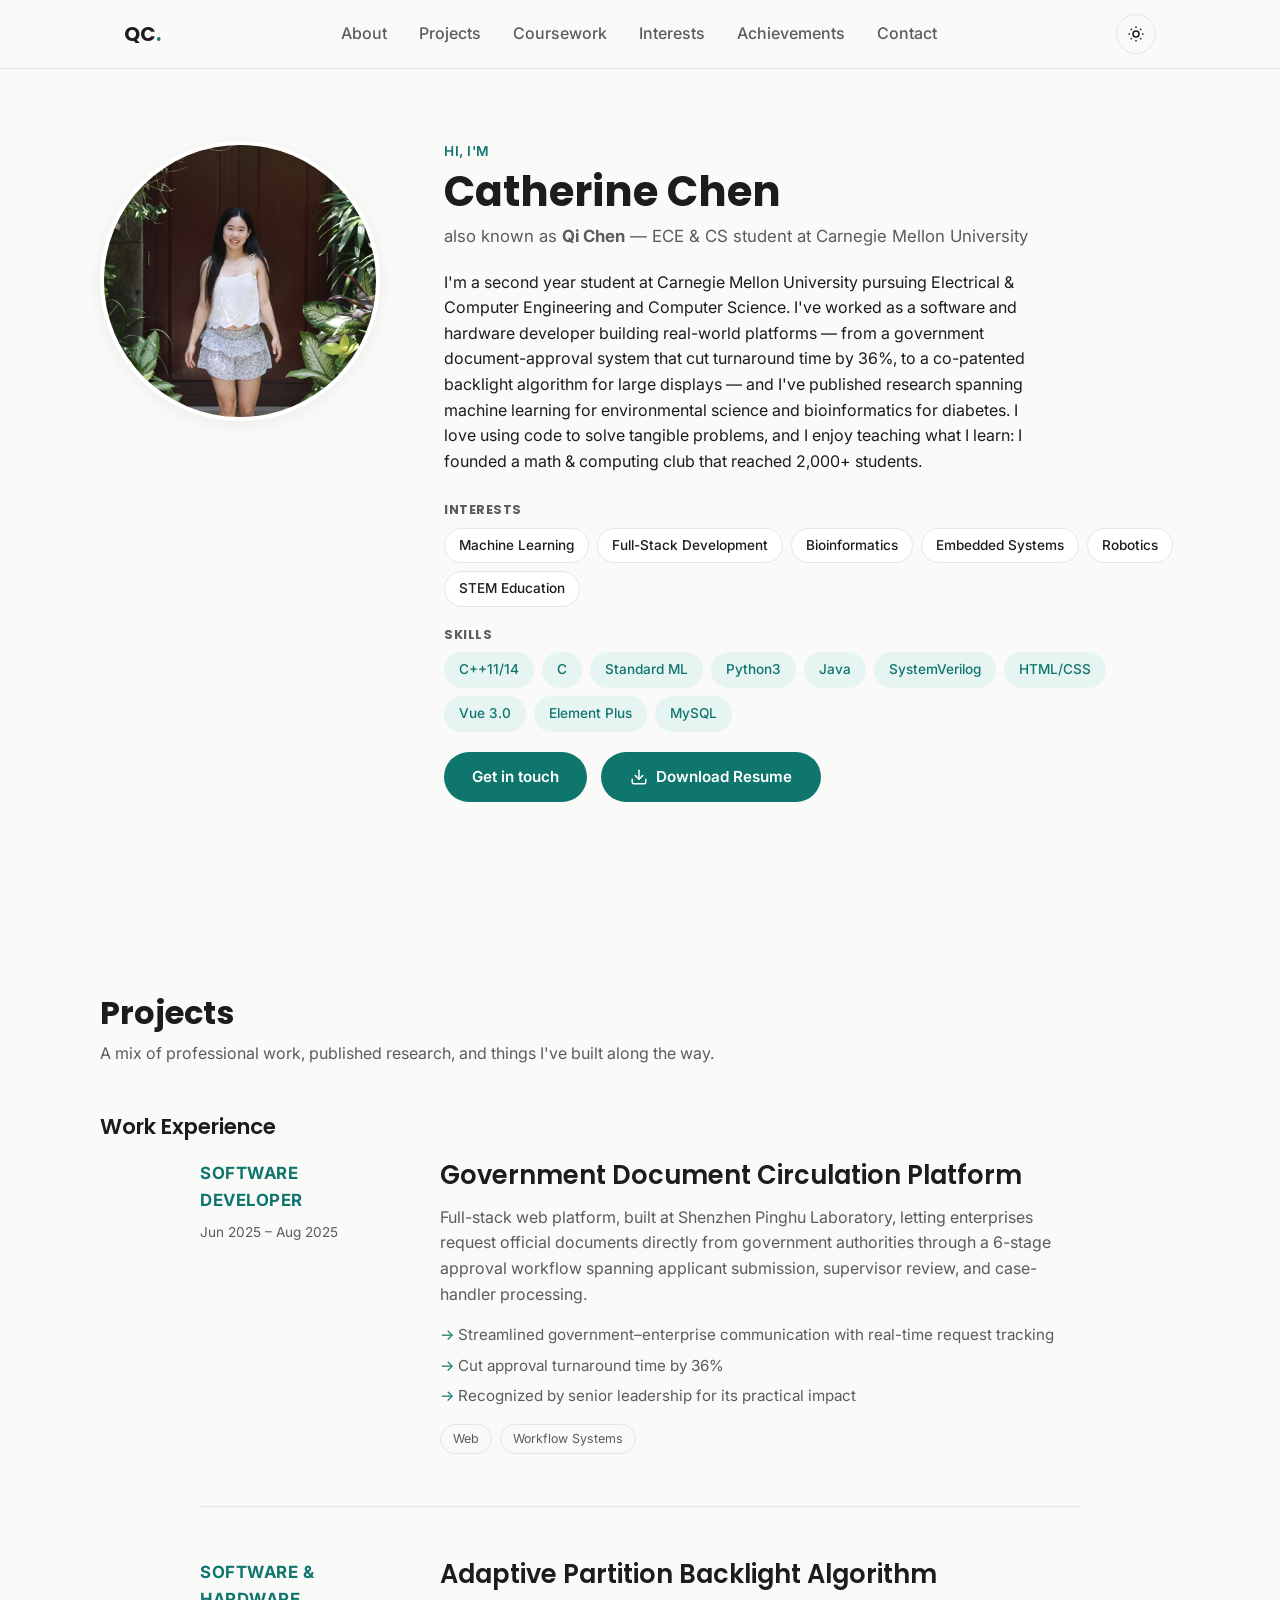
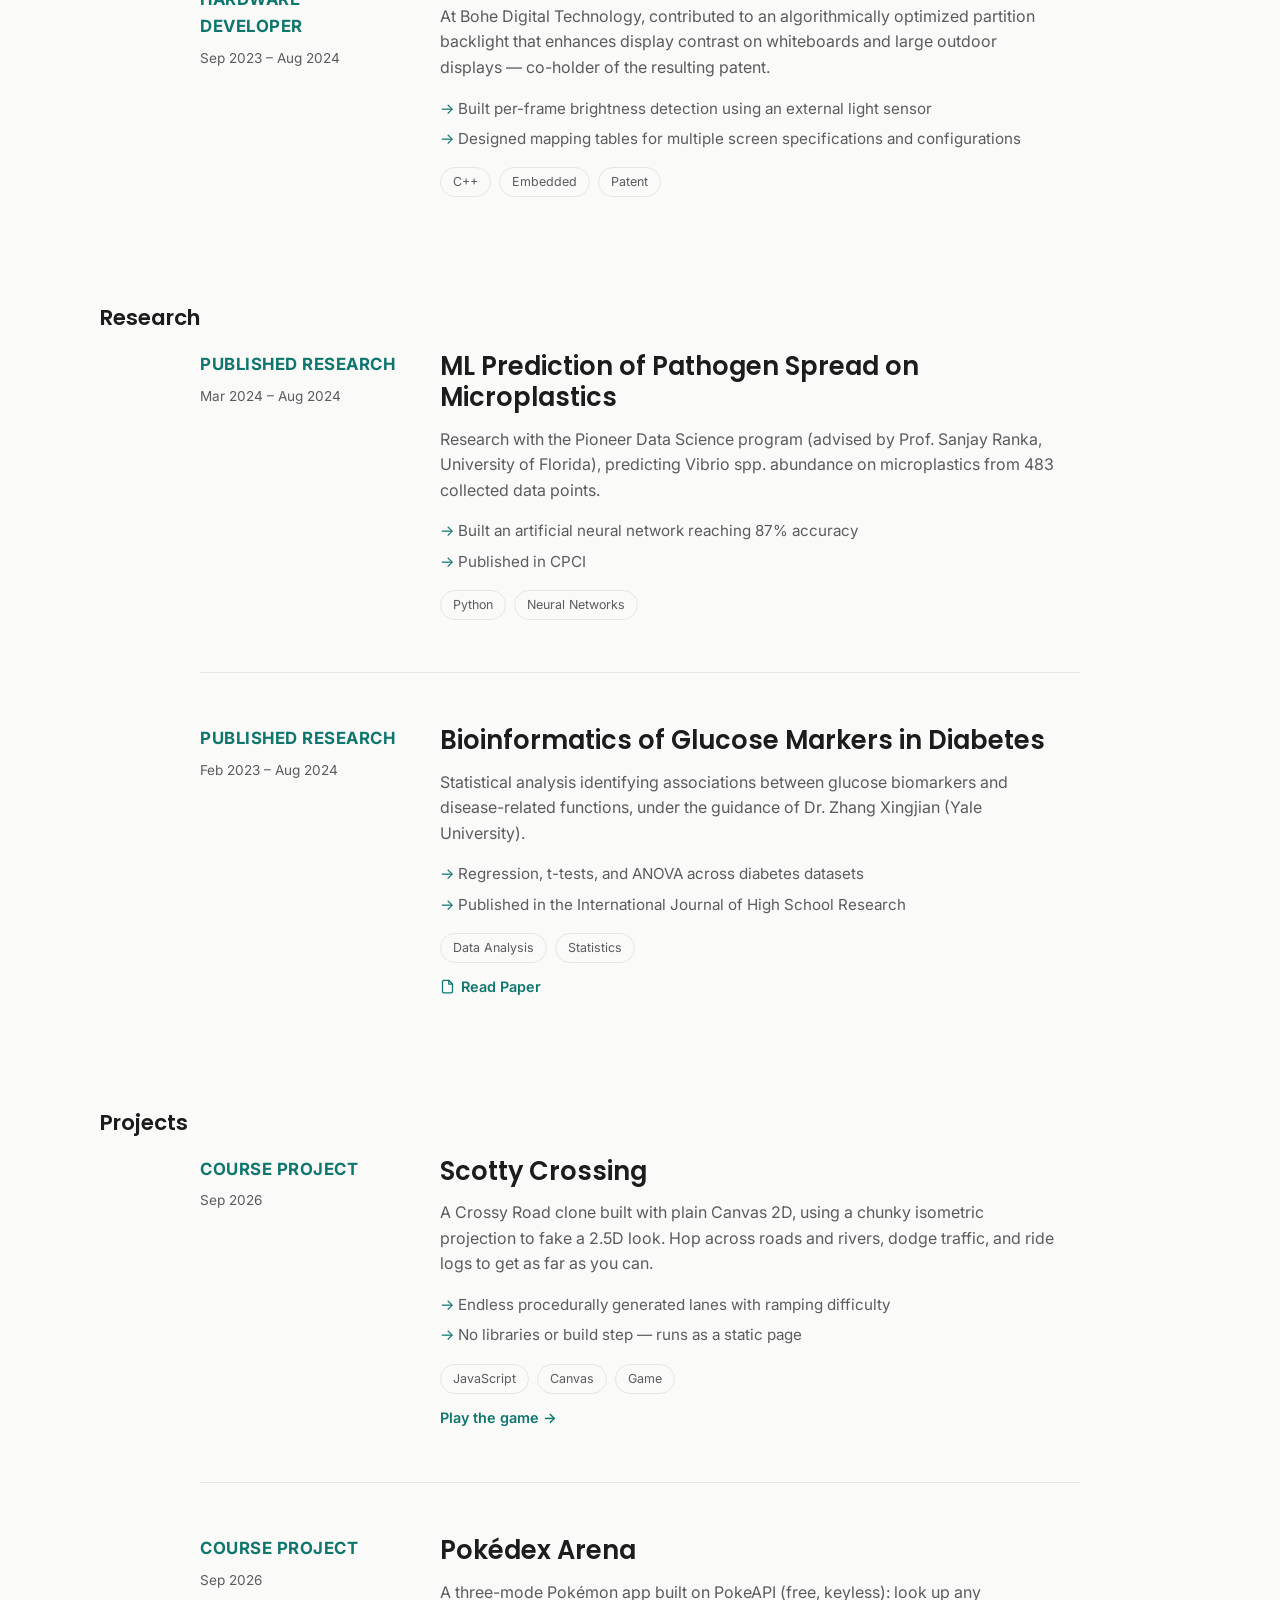
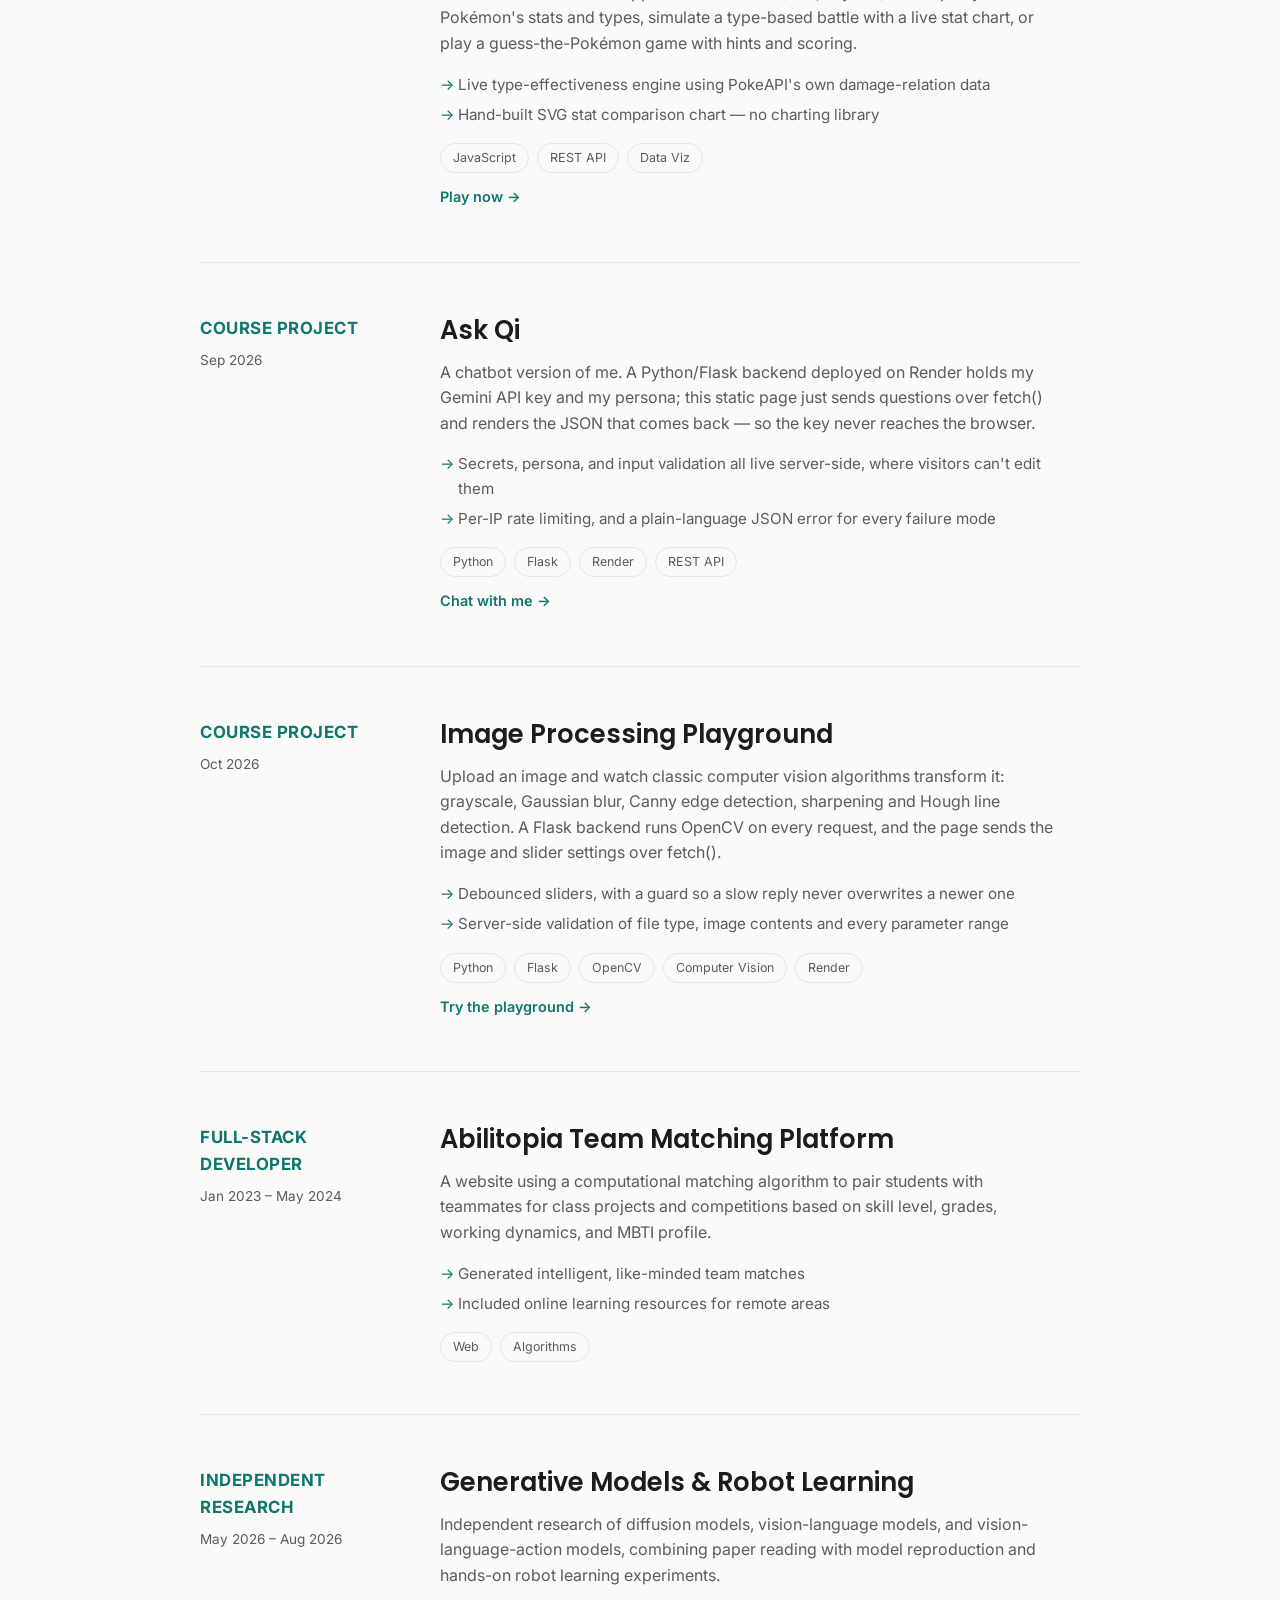
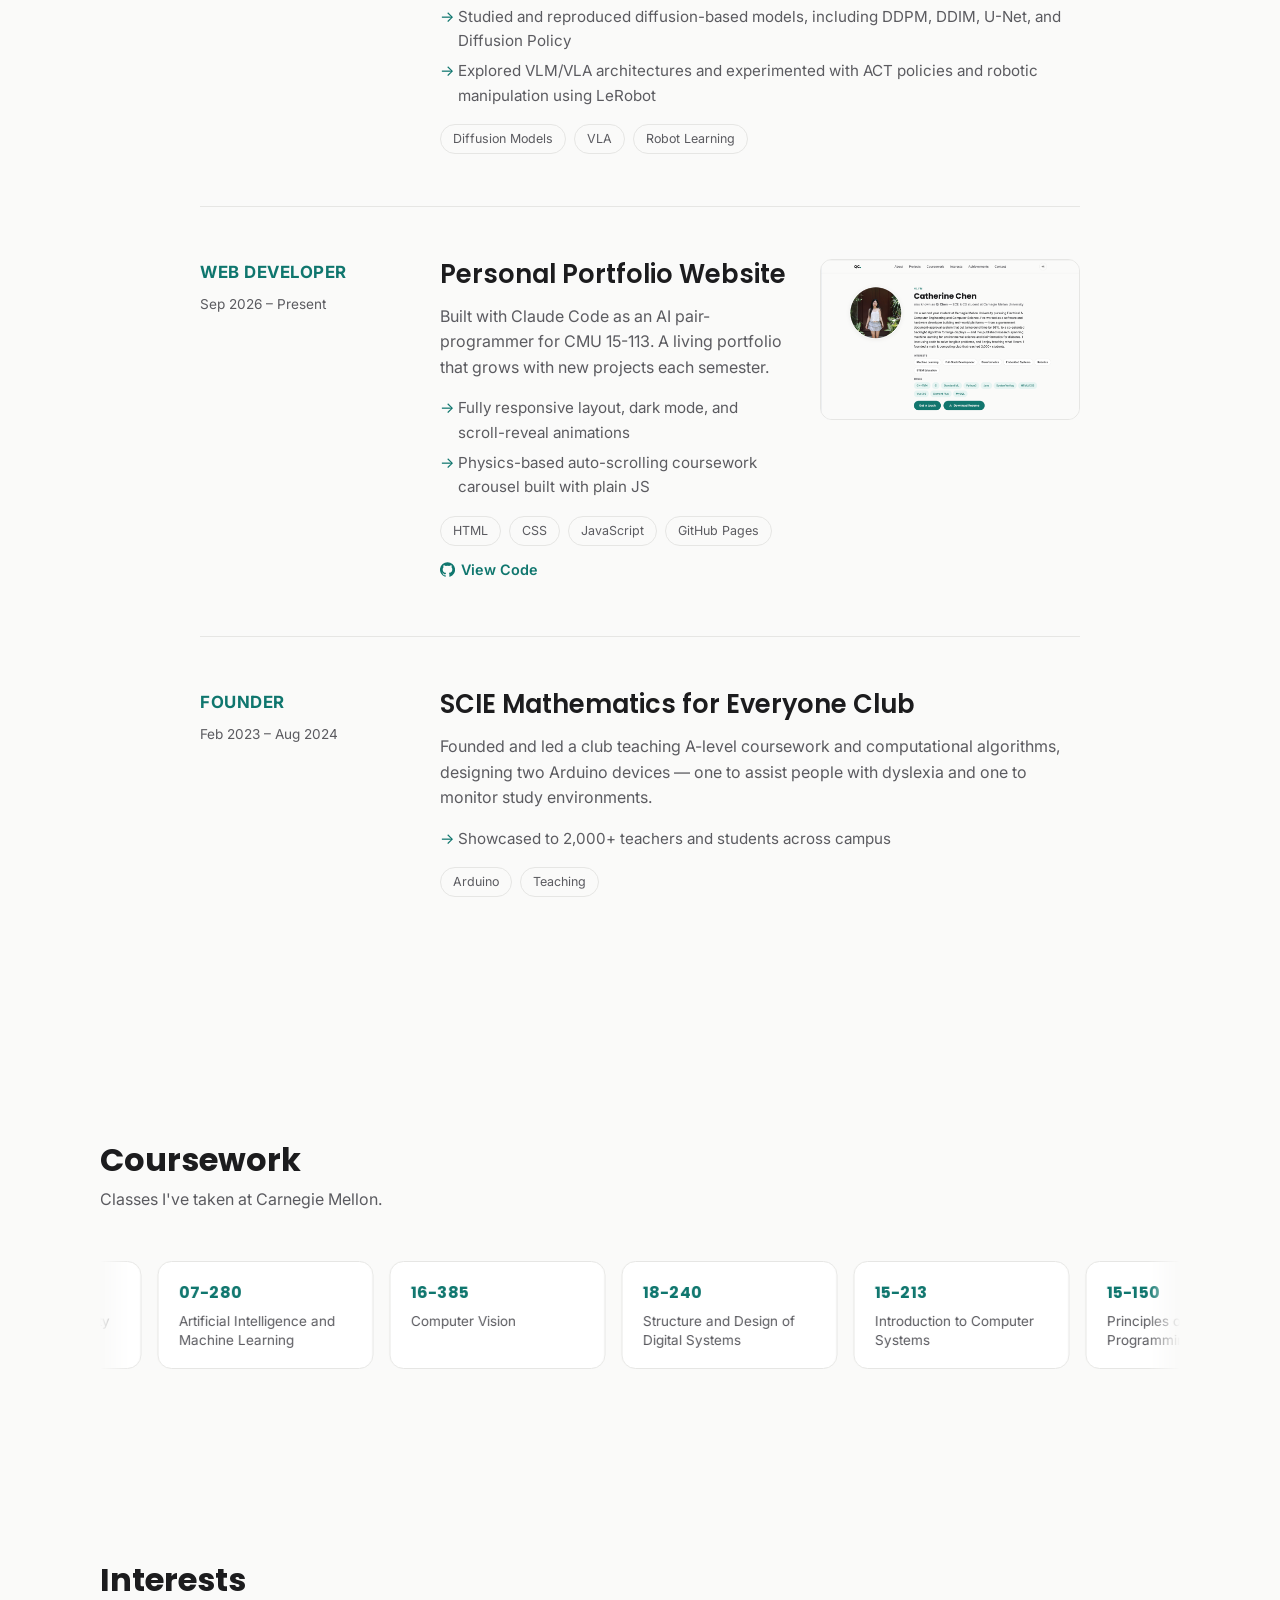
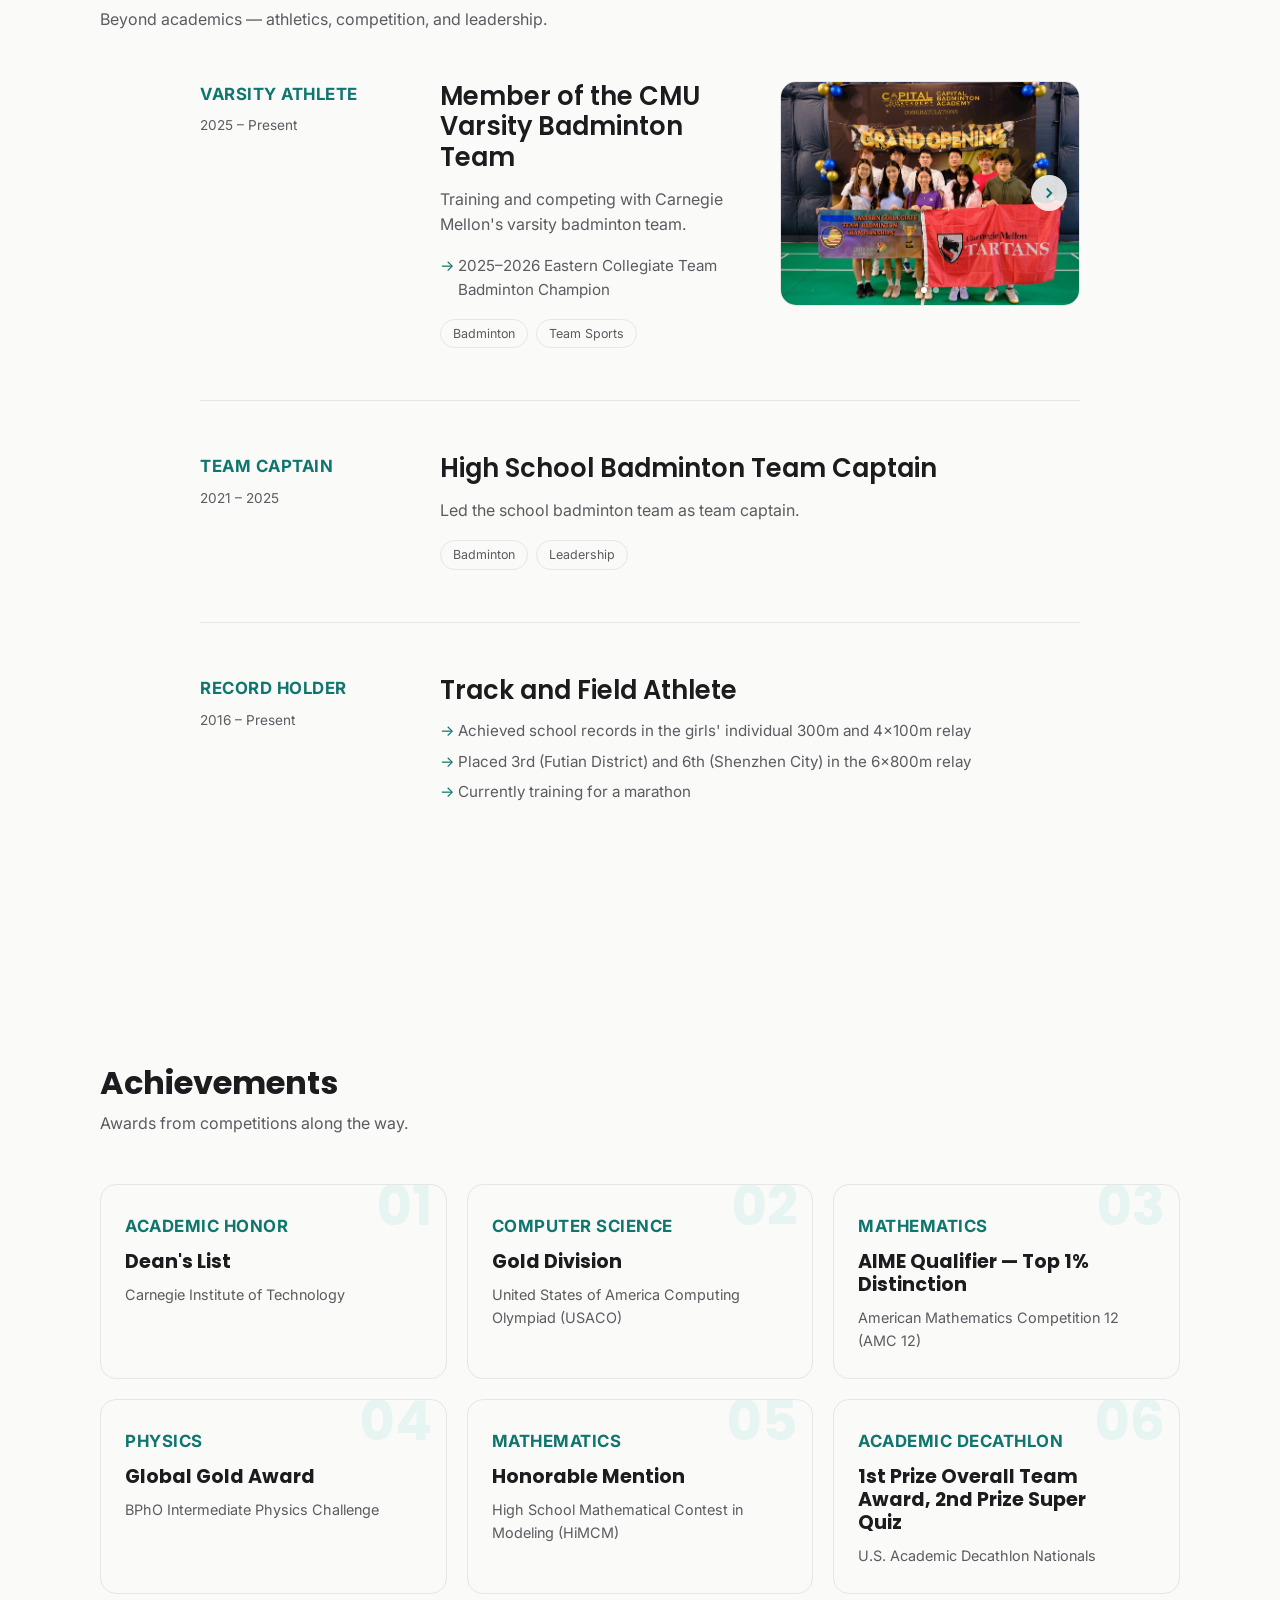
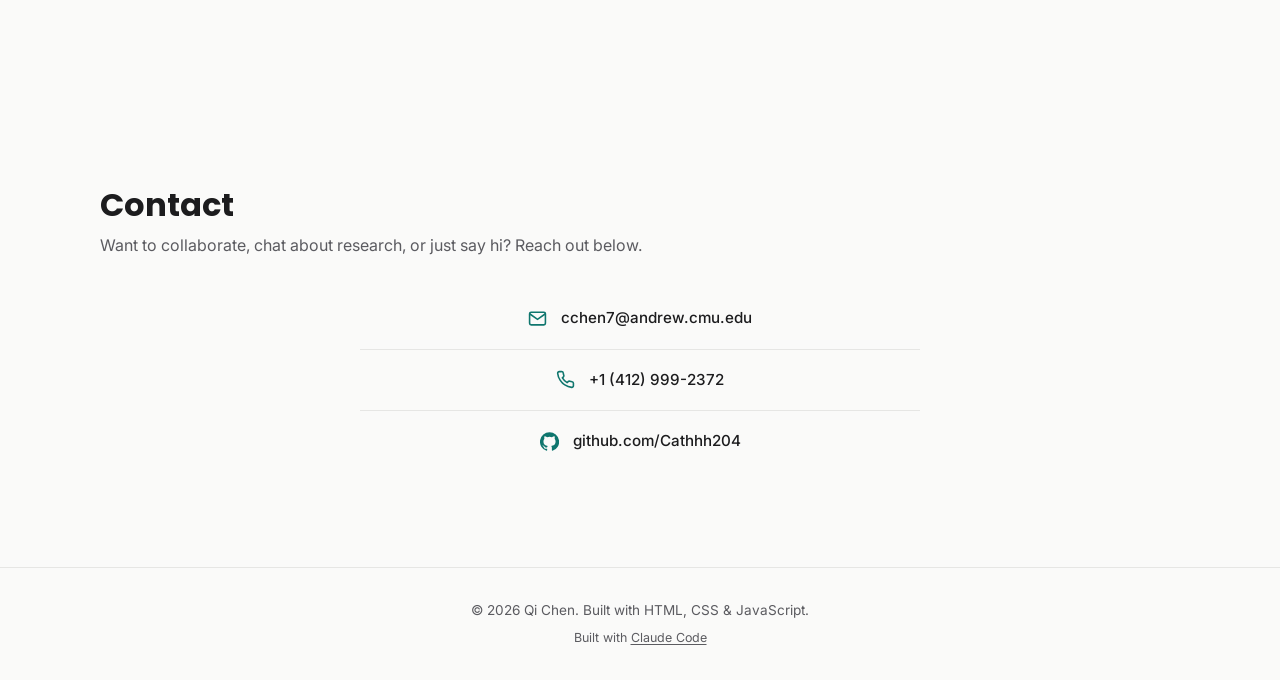
==== commit f4d6c92f: "Link Image Processing Playground from the portfolio Add a Projects card for Project 2 pointing at th" ====
--- a/index.html
+++ b/index.html
@@ -274,6 +274,27 @@
 
         <article class="project-item reveal">
           <div class="project-meta">
+            <span class="project-tag">Course Project</span>
+            <span class="project-period">Oct 2026</span>
+          </div>
+          <div class="project-body">
+            <h3>Image Processing Playground</h3>
+            <p>Upload an image and watch classic computer vision algorithms transform it: grayscale,
+              Gaussian blur, Canny edge detection, sharpening and Hough line detection. A Flask backend
+              runs OpenCV on every request, and the page sends the image and slider settings over fetch().</p>
+            <ul class="card-highlights">
+              <li>Debounced sliders, with a guard so a slow reply never overwrites a newer one</li>
+              <li>Server-side validation of file type, image contents and every parameter range</li>
+            </ul>
+            <div class="card-footer-tags">
+              <span class="tag">Python</span><span class="tag">Flask</span><span class="tag">OpenCV</span><span class="tag">Computer Vision</span><span class="tag">Render</span>
+            </div>
+            <a class="project-link" href="https://image-processing-playground.onrender.com" target="_blank" rel="noopener">Try the playground →</a>
+          </div>
+        </article>
+
+        <article class="project-item reveal">
+          <div class="project-meta">
             <span class="project-tag">Full-Stack Developer</span>
             <span class="project-period">Jan 2023 – May 2024</span>
           </div>
